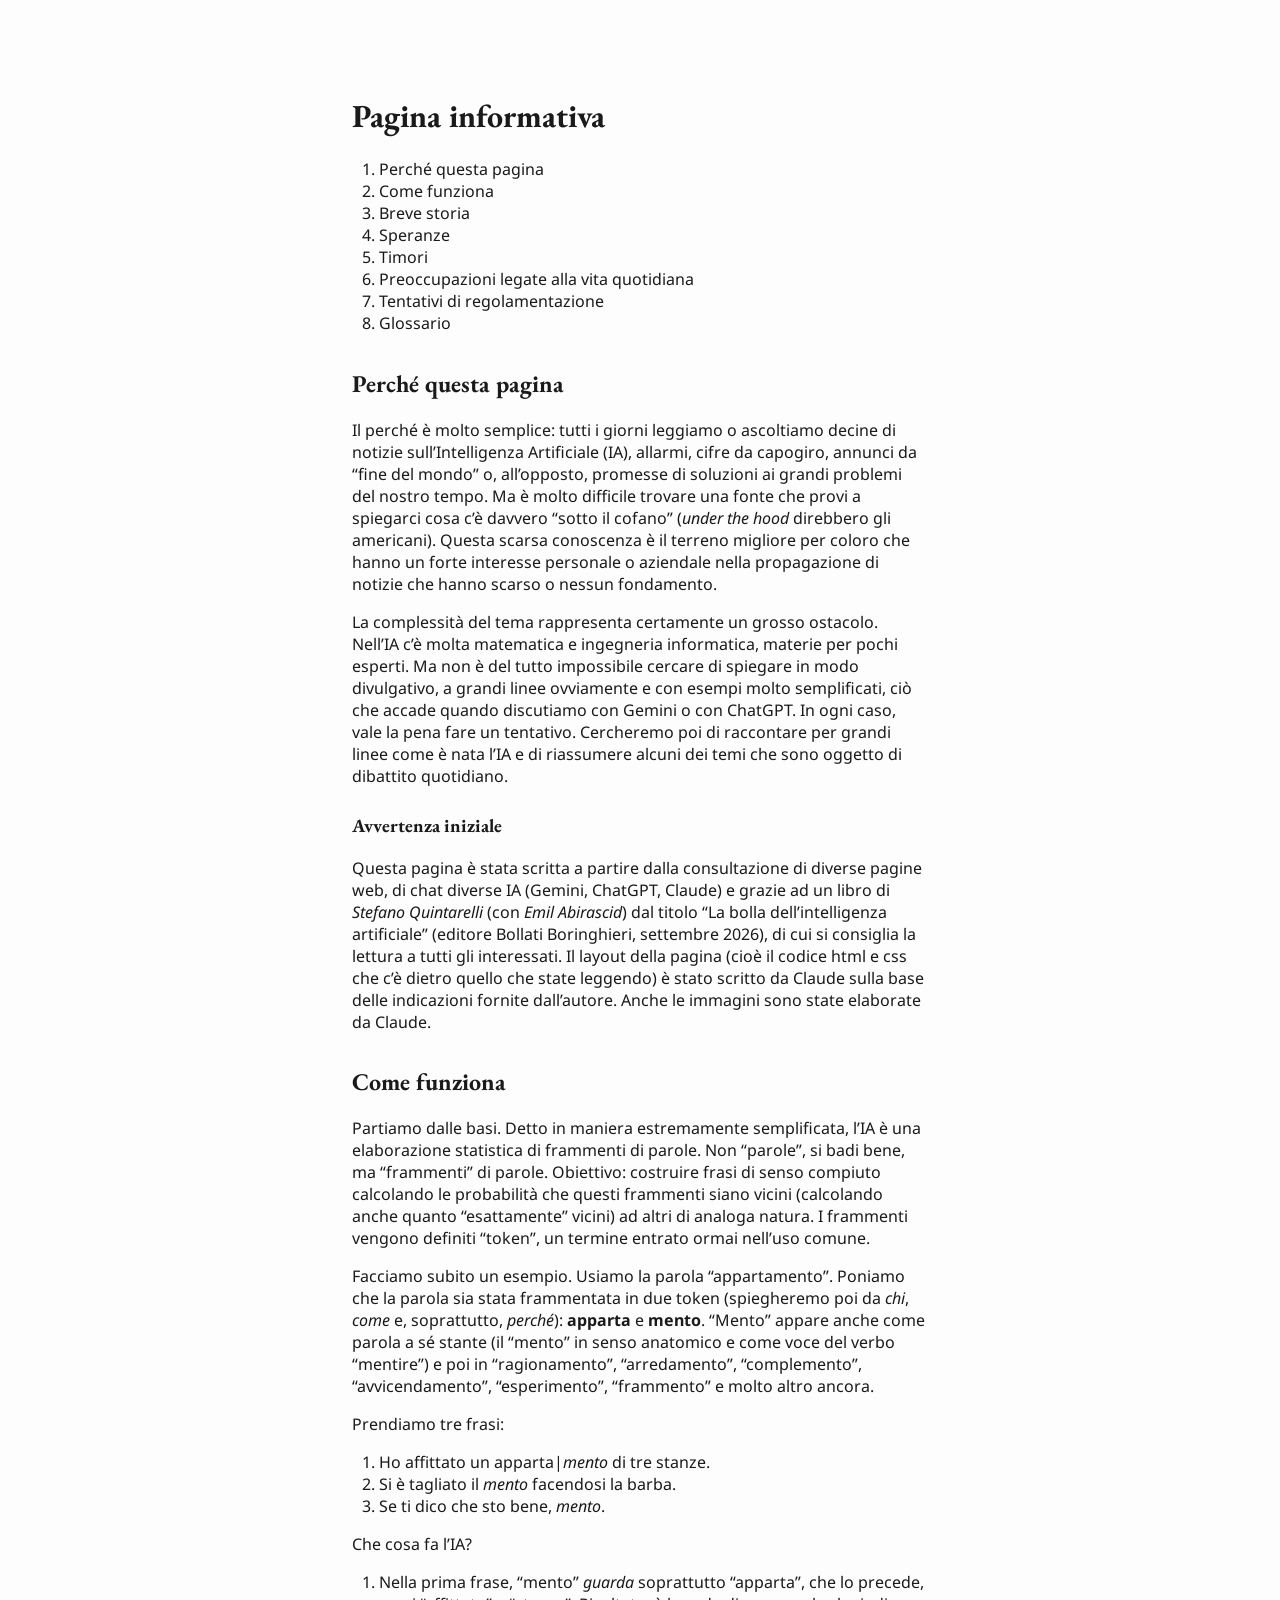
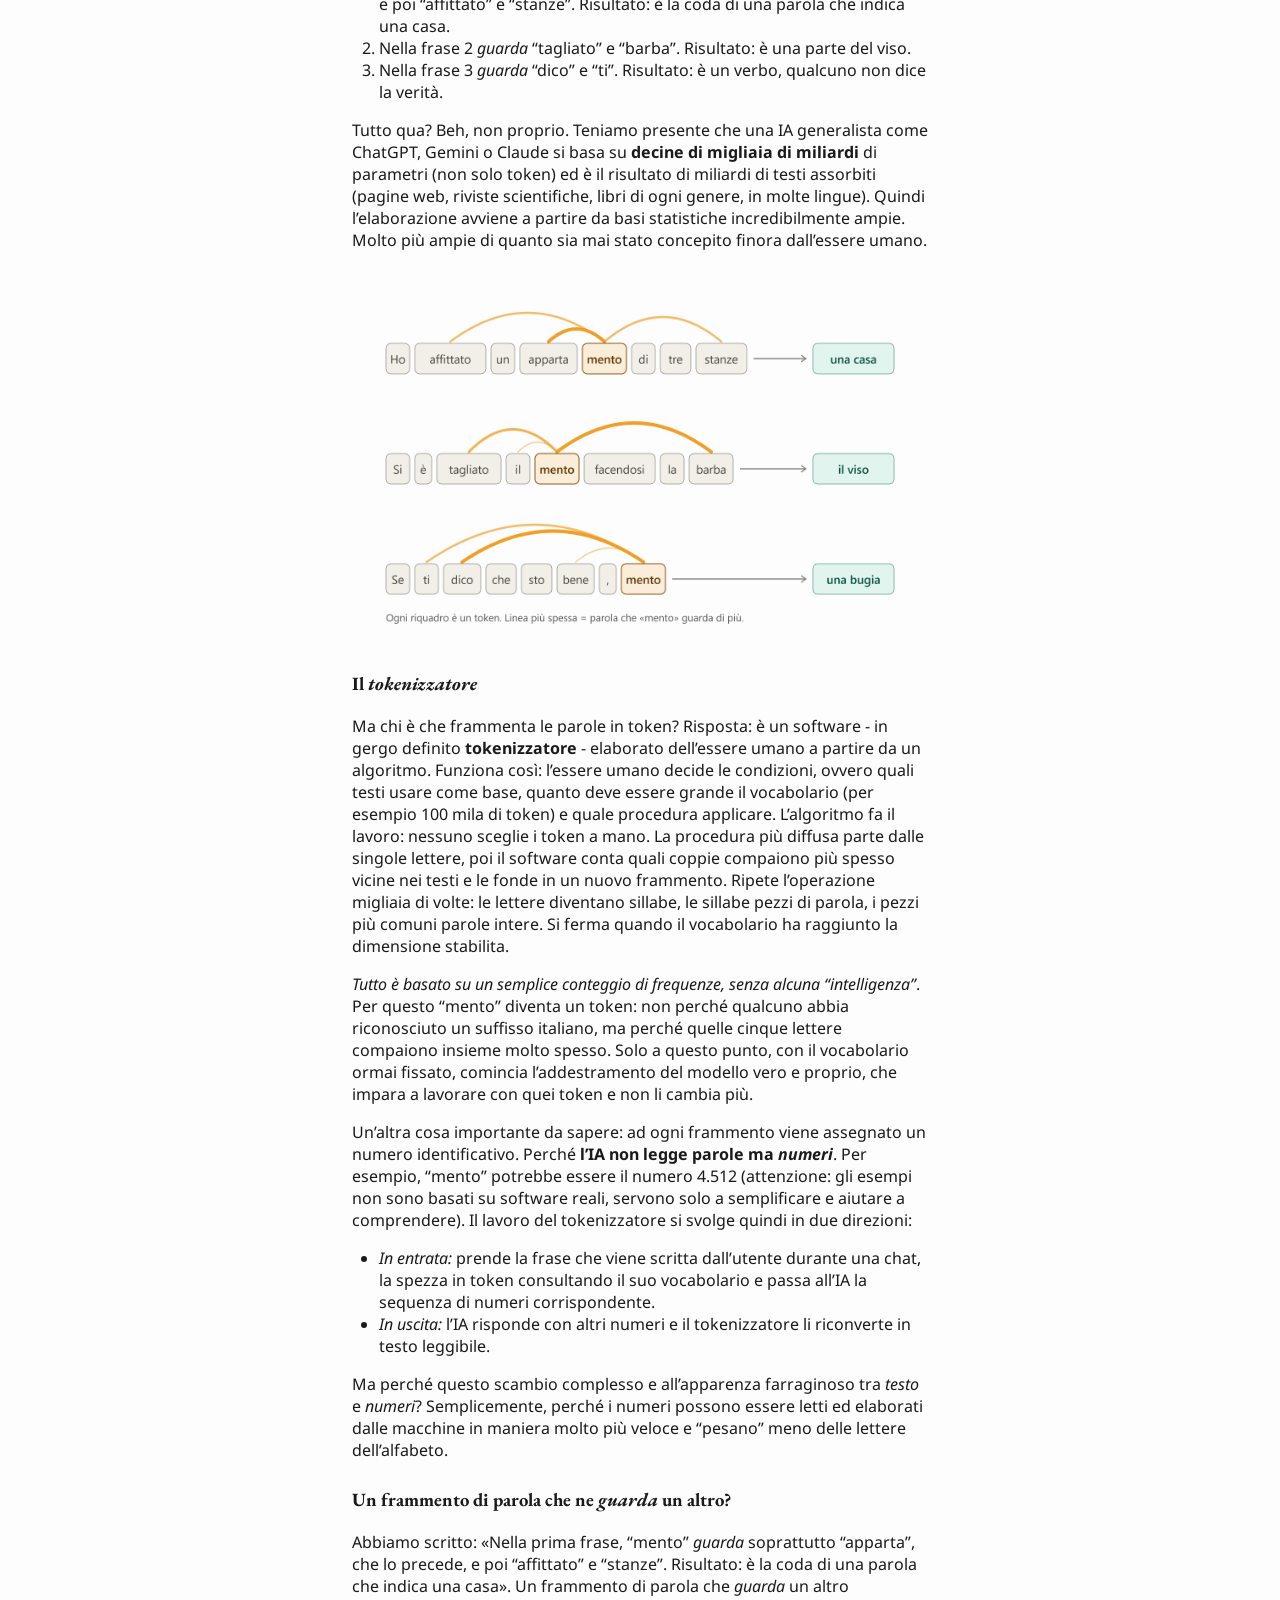
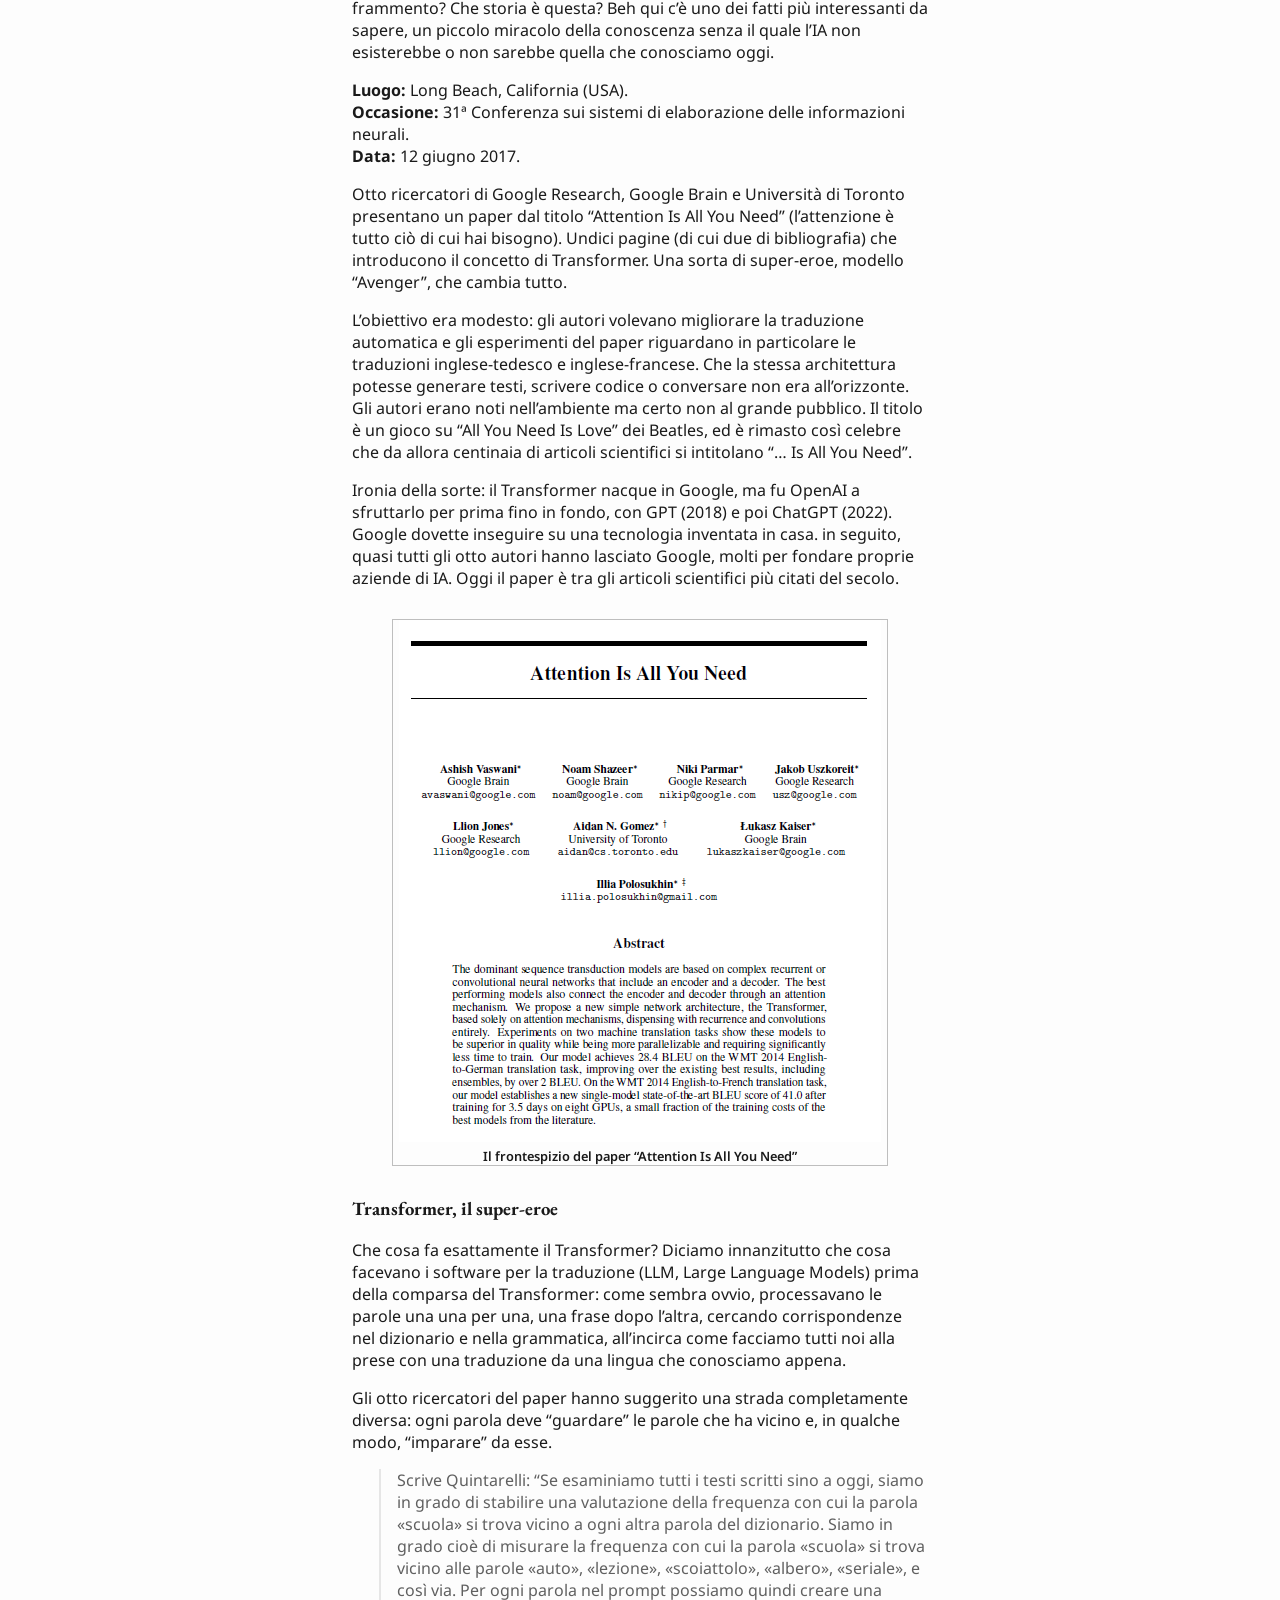
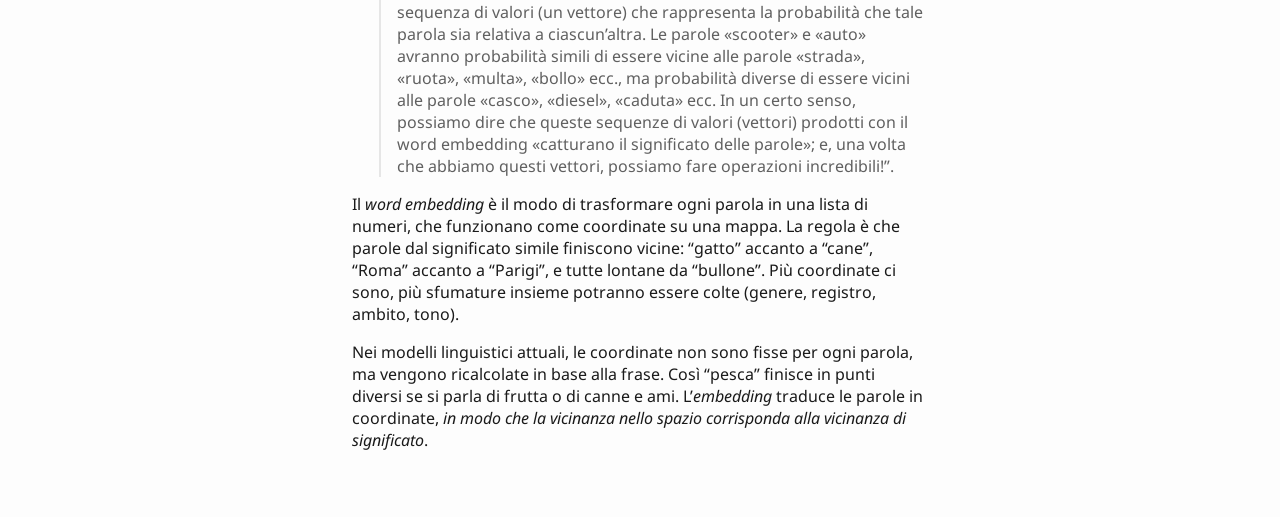
==== index.html @ 099eca22 "Add files via upload" ====
<!DOCTYPE html>
<html xmlns="http://www.w3.org/1999/xhtml">
<head>
  <meta charset="utf-8" />
  <meta name="generator" content="pandoc 3.11" />
  <meta name="viewport" content="width=device-width, initial-scale=1.0, user-scalable=yes" />
  <title>appunti</title>
  <link rel="preconnect" href="https://fonts.googleapis.com">
  <link rel="preconnect" href="https://fonts.gstatic.com" crossorigin>
  <link
    href="https://fonts.googleapis.com/css2?family=EB+Garamond:ital,wght@0,400..800;1,400..800&family=Noto+Sans:ital,wght@0,100..900;1,100..900&display=swap"
    rel="stylesheet">
  <style>
    /* Default styles provided by pandoc.
    ** See https://pandoc.org/MANUAL.html#variables-for-html for config info.
    */
    html {
      color: #1a1a1a;
      background-color: #fdfdfd;
    }

    body {
      font-family: "Noto Sans", sans-serif;
      margin: 0 auto;
      max-width: 36em;
      padding-left: 50px;
      padding-right: 50px;
      padding-top: 50px;
      padding-bottom: 50px;
      hyphens: auto;
      overflow-wrap: break-word;
      text-rendering: optimizeLegibility;
      font-kerning: normal;
    }

    @media (max-width: 600px) {
      body {
        font-size: 0.9em;
        padding: 12px;
      }

      h1 {
        font-size: 1.8em;
      }
    }

    @media print {
      html {
        background-color: white;
      }

      body {
        background-color: transparent;
        color: black;
      }

      p,
      h2,
      h3 {
        orphans: 3;
        widows: 3;
      }

      h2,
      h3,
      h4 {
        page-break-after: avoid;
      }
    }

    p {
      margin: 1em 0;
    }

    a {
      color: #1a1a1a;
    }

    a:visited {
      color: #1a1a1a;
    }

    img {
      max-width: 100%;
    }

    svg {
      height: auto;
      max-width: 100%;
    }

    h1,
    h2,
    h3,
    h4,
    h5,
    h6 {
      font-family: "EB Garamond", serif;
      margin-top: 1.4em;
    }

    h5,
    h6 {
      font-size: 1em;
      font-style: italic;
    }

    h6 {
      font-weight: normal;
    }

    ol,
    ul {
      padding-left: 1.7em;
      margin-top: 1em;
    }

    li>ol,
    li>ul {
      margin-top: 0;
    }

    blockquote {
      margin: 1em 0 1em 1.7em;
      padding-left: 1em;
      border-left: 2px solid #e6e6e6;
      color: #606060;
    }

    code {
      white-space: pre-wrap;
      font-family: Menlo, Monaco, Consolas, 'Lucida Console', monospace;
      font-size: 85%;
      margin: 0;
      hyphens: manual;
    }

    pre {
      margin: 1em 0;
      overflow: auto;
    }

    pre code {
      padding: 0;
      overflow: visible;
      overflow-wrap: normal;
    }

    .sourceCode {
      background-color: transparent;
      overflow: visible;
    }

    hr {
      border: none;
      border-top: 1px solid #1a1a1a;
      height: 1px;
      margin: 1em 0;
    }

    table {
      margin: 1em 0;
      border-collapse: collapse;
      width: 100%;
      overflow-x: auto;
      display: block;
      font-variant-numeric: lining-nums tabular-nums;
    }

    table caption {
      margin-bottom: 0.75em;
    }

    tbody {
      margin-top: 0.5em;
      border-top: 1px solid #1a1a1a;
      border-bottom: 1px solid #1a1a1a;
    }

    th {
      border-top: 1px solid #1a1a1a;
      padding: 0.25em 0.5em 0.25em 0.5em;
    }

    td {
      padding: 0.125em 0.5em 0.25em 0.5em;
    }

    header {
      margin-bottom: 4em;
      text-align: center;
    }

    #TOC li {
      list-style: none;
    }

    #TOC ul {
      padding-left: 1.3em;
    }

    #TOC>ul {
      padding-left: 0;
    }

    #TOC a:not(:hover) {
      text-decoration: none;
    }

    span.smallcaps {
      font-variant: small-caps;
    }

    div.columns {
      display: flex;
      gap: 1.5em;
    }

    div.column {
      flex: auto;
    }

    @media screen {
      div.columns {
        gap: min(4vw, 1.5em);
      }

      div.column {
        overflow-x: auto;
      }
    }

    div.hanging-indent {
      margin-left: 1.5em;
      text-indent: -1.5em;
    }

    /* The extra [class] is a hack that increases specificity enough to
       override a similar rule in reveal.js */
    ul.task-list[class] {
      list-style: none;
    }

    ul.task-list li input[type="checkbox"] {
      font-size: inherit;
      width: 0.8em;
      margin: 0 0.8em 0.2em -1.6em;
      vertical-align: middle;
    }
  </style>
</head>
<body>
  <h1 id="piano">Pagina informativa</h1>
  <ol type="1">
    <li>Perché questa pagina</li>
    <li>Come funziona</li>
    <li>Breve storia</li>
    <li>Speranze</li>
    <li>Timori</li>
    <li>Preoccupazioni legate alla vita quotidiana</li>
    <li>Tentativi di regolamentazione</li>
    <li>Glossario</li>
  </ol>
  <h2 id="perché-questa-pagina">Perché questa pagina</h2>
  <p>Il perché è molto semplice: tutti i giorni leggiamo o ascoltiamo
    decine di notizie sull’Intelligenza Artificiale (IA), allarmi, cifre da
    capogiro, annunci da “fine del mondo” o, all’opposto, promesse di
    soluzioni ai grandi problemi del nostro tempo. Ma è molto difficile
    trovare una fonte che provi a spiegarci cosa c’è davvero “sotto il
    cofano” (<em>under the hood</em> direbbero gli americani). Questa scarsa
    conoscenza è il terreno migliore per coloro che hanno un forte interesse
    personale o aziendale nella propagazione di notizie che hanno scarso o
    nessun fondamento.</p>
  <p>La complessità del tema rappresenta certamente un grosso ostacolo.
    Nell’IA c’è molta matematica e ingegneria informatica, materie per pochi
    esperti. Ma non è del tutto impossibile cercare di spiegare in modo
    divulgativo, a grandi linee ovviamente e con esempi molto semplificati,
    ciò che accade quando discutiamo con Gemini o con ChatGPT. In ogni caso,
    vale la pena fare un tentativo. Cercheremo poi di raccontare per grandi
    linee come è nata l’IA e di riassumere alcuni dei temi che sono oggetto
    di dibattito quotidiano.</p>
  <h3 id="avvertenza-iniziale">Avvertenza iniziale</h3>
  <p>Questa pagina è stata scritta a partire dalla consultazione di
    diverse pagine web, di chat diverse IA (Gemini, ChatGPT, Claude) e
    grazie ad un libro di <em>Stefano Quintarelli</em> (con <em>Emil
      Abirascid</em>) dal titolo “La bolla dell’intelligenza artificiale”
    (editore Bollati Boringhieri, settembre 2026), di cui si consiglia la
    lettura a tutti gli interessati. Il layout della pagina (cioè il codice
    html e css che c’è dietro quello che state leggendo) è stato scritto da
    Claude sulla base delle indicazioni fornite dall’autore. Anche le
    immagini sono state elaborate da Claude.</p>
  <h2 id="come-funziona">Come funziona</h2>
  <p>Partiamo dalle basi. Detto in maniera estremamente semplificata, l’IA
    è una elaborazione statistica di frammenti di parole. Non “parole”, si
    badi bene, ma “frammenti” di parole. Obiettivo: costruire frasi di senso
    compiuto calcolando le probabilità che questi frammenti siano vicini
    (calcolando anche quanto “esattamente” vicini) ad altri di analoga
    natura. I frammenti vengono definiti “token”, un termine entrato ormai
    nell’uso comune.</p>
  <p>Facciamo subito un esempio. Usiamo la parola “appartamento”. Poniamo
    che la parola sia stata frammentata in due token (spiegheremo poi da
    <em>chi</em>, <em>come</em> e, soprattutto, <em>perché</em>):
    <strong>apparta</strong> e <strong>mento</strong>. “Mento” appare anche
    come parola a sé stante (il “mento” in senso anatomico e come voce del
    verbo “mentire”) e poi in “ragionamento”, “arredamento”, “complemento”,
    “avvicendamento”, “esperimento”, “frammento” e molto altro ancora.
  </p>
  <p>Prendiamo tre frasi:</p>
  <ol type="1">
    <li>Ho affittato un apparta|<em>mento</em> di tre stanze.</li>
    <li>Si è tagliato il <em>mento</em> facendosi la barba.</li>
    <li>Se ti dico che sto bene, <em>mento</em>.</li>
  </ol>
  <p>Che cosa fa l’IA?</p>
  <ol type="1">
    <li>Nella prima frase, “mento” <em>guarda</em> soprattutto “apparta”,
      che lo precede, e poi “affittato” e “stanze”. Risultato: è la coda di
      una parola che indica una casa.</li>
    <li>Nella frase 2 <em>guarda</em> “tagliato” e “barba”. Risultato: è una
      parte del viso.</li>
    <li>Nella frase 3 <em>guarda</em> “dico” e “ti”. Risultato: è un verbo,
      qualcuno non dice la verità.</li>
  </ol>
  <p>Tutto qua? Beh, non proprio. Teniamo presente che una IA generalista
    come ChatGPT, Gemini o Claude si basa su <strong>decine di migliaia di
      miliardi</strong> di parametri (non solo token) ed è il risultato di
    miliardi di testi assorbiti (pagine web, riviste scientifiche, libri di
    ogni genere, in molte lingue). Quindi l’elaborazione avviene a partire
    da basi statistiche incredibilmente ampie. Molto più ampie di quanto sia
    mai stato concepito finora dall’essere umano.</p>
  <p><img src="img/attenzione_token_mento_tre_frasi.png" /></p>
  <h3 id="il-tokenizzatore">Il <em>tokenizzatore</em></h3>
  <p>Ma chi è che frammenta le parole in token? Risposta: è un software -
    in gergo definito <strong>tokenizzatore</strong> - elaborato dell’essere
    umano a partire da un algoritmo. Funziona così: l’essere umano decide le
    condizioni, ovvero quali testi usare come base, quanto deve essere
    grande il vocabolario (per esempio 100 mila di token) e quale procedura
    applicare. L’algoritmo fa il lavoro: nessuno sceglie i token a mano. La
    procedura più diffusa parte dalle singole lettere, poi il software conta
    quali coppie compaiono più spesso vicine nei testi e le fonde in un
    nuovo frammento. Ripete l’operazione migliaia di volte: le lettere
    diventano sillabe, le sillabe pezzi di parola, i pezzi più comuni parole
    intere. Si ferma quando il vocabolario ha raggiunto la dimensione
    stabilita.</p>
  <p><em>Tutto è basato su un semplice conteggio di frequenze, senza
      alcuna “intelligenza”</em>. Per questo “mento” diventa un token: non
    perché qualcuno abbia riconosciuto un suffisso italiano, ma perché
    quelle cinque lettere compaiono insieme molto spesso. Solo a questo
    punto, con il vocabolario ormai fissato, comincia l’addestramento del
    modello vero e proprio, che impara a lavorare con quei token e non li
    cambia più.</p>
  <p>Un’altra cosa importante da sapere: ad ogni frammento viene assegnato
    un numero identificativo. Perché <strong>l’IA non legge parole ma
      <em>numeri</em></strong>. Per esempio, “mento” potrebbe essere il numero
    4.512 (attenzione: gli esempi non sono basati su software reali, servono
    solo a semplificare e aiutare a comprendere). Il lavoro del
    tokenizzatore si svolge quindi in due direzioni:</p>
  <ul>
    <li><em>In entrata:</em> prende la frase che viene scritta dall’utente
      durante una chat, la spezza in token consultando il suo vocabolario e
      passa all’IA la sequenza di numeri corrispondente.</li>
    <li><em>In uscita:</em> l’IA risponde con altri numeri e il
      tokenizzatore li riconverte in testo leggibile.</li>
  </ul>
  <p>Ma perché questo scambio complesso e all’apparenza farraginoso tra
    <em>testo</em> e <em>numeri</em>? Semplicemente, perché i numeri possono
    essere letti ed elaborati dalle macchine in maniera molto più veloce e
    “pesano” meno delle lettere dell’alfabeto.
  </p>
  <h3 id="un-frammento-di-parola-che-ne-guarda-un-altro">Un frammento di
    parola che ne <em>guarda</em> un altro?</h3>
  <p>Abbiamo scritto: «Nella prima frase, “mento” <em>guarda</em>
    soprattutto “apparta”, che lo precede, e poi “affittato” e “stanze”.
    Risultato: è la coda di una parola che indica una casa». Un frammento di
    parola che <em>guarda</em> un altro frammento? Che storia è questa? Beh
    qui c’è uno dei fatti più interessanti da sapere, un piccolo miracolo
    della conoscenza senza il quale l’IA non esisterebbe o non sarebbe
    quella che conosciamo oggi.</p>

  <p><strong>Luogo:</strong> Long Beach, California (USA). <br>
    <strong>Occasione:</strong> 31ª Conferenza sui sistemi di elaborazione
    delle informazioni neurali. <br>
    <strong>Data:</strong> 12 giugno 2017.
  </p>
  <p>Otto ricercatori di Google Research, Google Brain e Università di
    Toronto presentano un paper dal titolo “Attention Is All You Need”
    (l’attenzione è tutto ciò di cui hai bisogno). Undici pagine (di cui due
    di bibliografia) che introducono il concetto di Transformer. Una sorta
    di super-eroe, modello “Avenger”, che cambia tutto.</p>
  <p>L’obiettivo era modesto: gli autori volevano migliorare la traduzione
    automatica e gli esperimenti del paper riguardano in particolare le
    traduzioni inglese-tedesco e inglese-francese. Che la stessa
    architettura potesse generare testi, scrivere codice o conversare non
    era all’orizzonte. Gli autori erano noti nell’ambiente ma certo non al
    grande pubblico. Il titolo è un gioco su “All You Need Is Love” dei
    Beatles, ed è rimasto così celebre che da allora centinaia di articoli
    scientifici si intitolano “… Is All You Need”.</p>
  <p>Ironia della sorte: il Transformer nacque in Google, ma fu OpenAI a
    sfruttarlo per prima fino in fondo, con GPT (2018) e poi ChatGPT (2022).
    Google dovette inseguire su una tecnologia inventata in casa. in
    seguito, quasi tutti gli otto autori hanno lasciato Google, molti per
    fondare proprie aziende di IA. Oggi il paper è tra gli articoli
    scientifici più citati del secolo. </p>
  <figure style="border: 1px solid #bebebe; margin-top: 30px; margin-bottom: 30px; text-align: center;">
    <img src="img/attention_is_all_you_need.png" alt="Il frontespizio del paper “Attention Is All You Need”"  />
    <figcaption aria-hidden="true" style="font-size: 80%; font-weight: 600;">Il frontespizio del paper “Attention Is
      All You Need”</figcaption>
  </figure>
  <h3 id="transformer-il-super-eroe">Transformer, il super-eroe</h3>
  <p>Che cosa fa esattamente il Transformer? Diciamo innanzitutto che cosa
    facevano i software per la traduzione (LLM, Large Language Models) prima
    della comparsa del Transformer: come sembra ovvio, processavano le
    parole una una per una, una frase dopo l’altra, cercando corrispondenze
    nel dizionario e nella grammatica, all’incirca come facciamo tutti noi
    alla prese con una traduzione da una lingua che conosciamo appena.</p>
  <p>Gli otto ricercatori del paper hanno suggerito una strada
    completamente diversa: ogni parola deve “guardare” le parole che ha
    vicino e, in qualche modo, “imparare” da esse.</p>
  <blockquote>
    <p>Scrive Quintarelli: “Se esaminiamo tutti i testi scritti sino a oggi,
      siamo in grado di stabilire una valutazione della frequenza con cui la
      parola «scuola» si trova vicino a ogni altra parola del dizionario.
      Siamo in grado cioè di misurare la frequenza con cui la parola «scuola»
      si trova vicino alle parole «auto», «lezione», «scoiattolo», «albero»,
      «seriale», e così via. Per ogni parola nel prompt possiamo quindi creare
      una sequenza di valori (un vettore) che rappresenta la probabilità che
      tale parola sia relativa a ciascun’altra. Le parole «scooter» e «auto»
      avranno probabilità simili di essere vicine alle parole «strada»,
      «ruota», «multa», «bollo» ecc., ma probabilità diverse di essere vicini
      alle parole «casco», «diesel», «caduta» ecc. In un certo senso, possiamo
      dire che queste sequenze di valori (vettori) prodotti con il word
      embedding «catturano il significato delle parole»; e, una volta che
      abbiamo questi vettori, possiamo fare operazioni incredibili!”.</p>
  </blockquote>
  <p>Il <em>word embedding</em> è il modo di trasformare ogni parola in
    una lista di numeri, che funzionano come coordinate su una mappa. La
    regola è che parole dal significato simile finiscono vicine: “gatto”
    accanto a “cane”, “Roma” accanto a “Parigi”, e tutte lontane da
    “bullone”. Più coordinate ci sono, più sfumature insieme potranno essere
    colte (genere, registro, ambito, tono).</p>
  <p>Nei modelli linguistici attuali, le coordinate non sono fisse per
    ogni parola, ma vengono ricalcolate in base alla frase. Così “pesca”
    finisce in punti diversi se si parla di frutta o di canne e ami.
    L’<em>embedding</em> traduce le parole in coordinate, <em>in modo che la
      vicinanza nello spazio corrisponda alla vicinanza di
      significato</em>.</p>
</body>
</html>
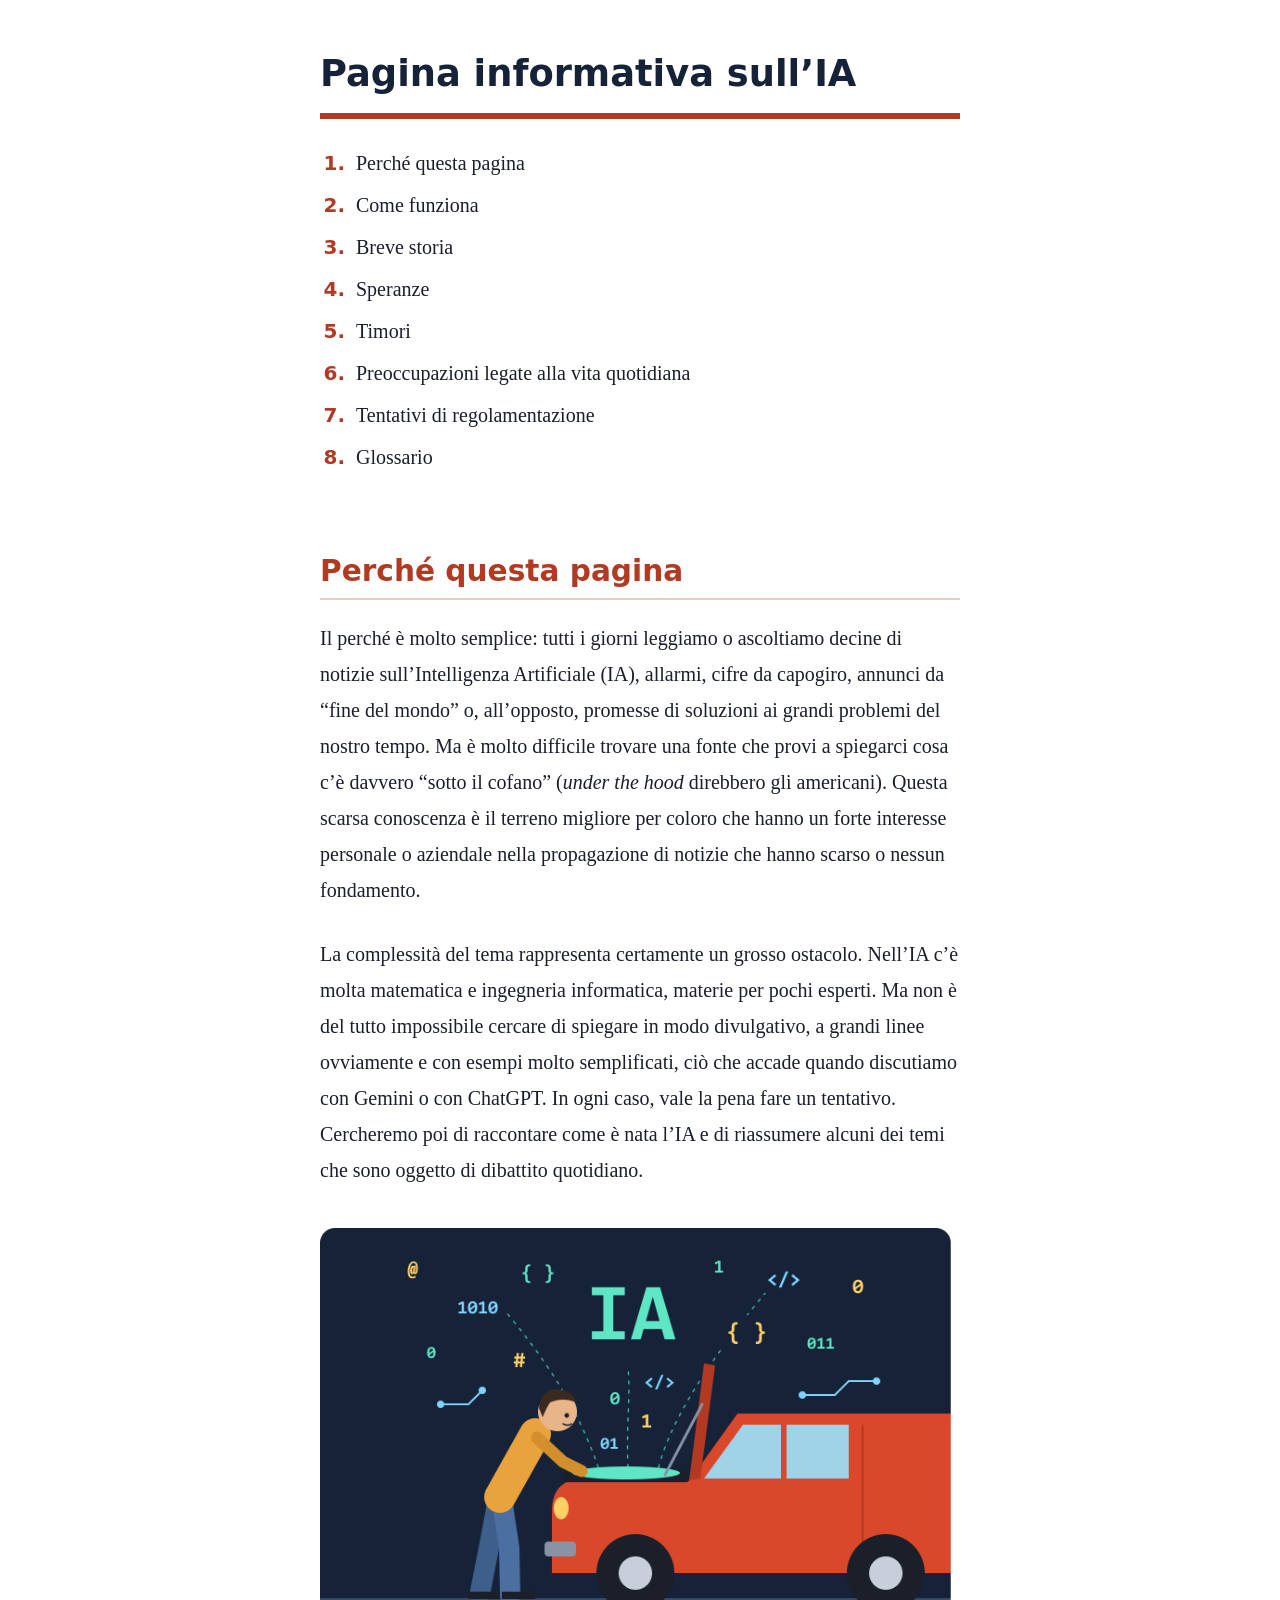
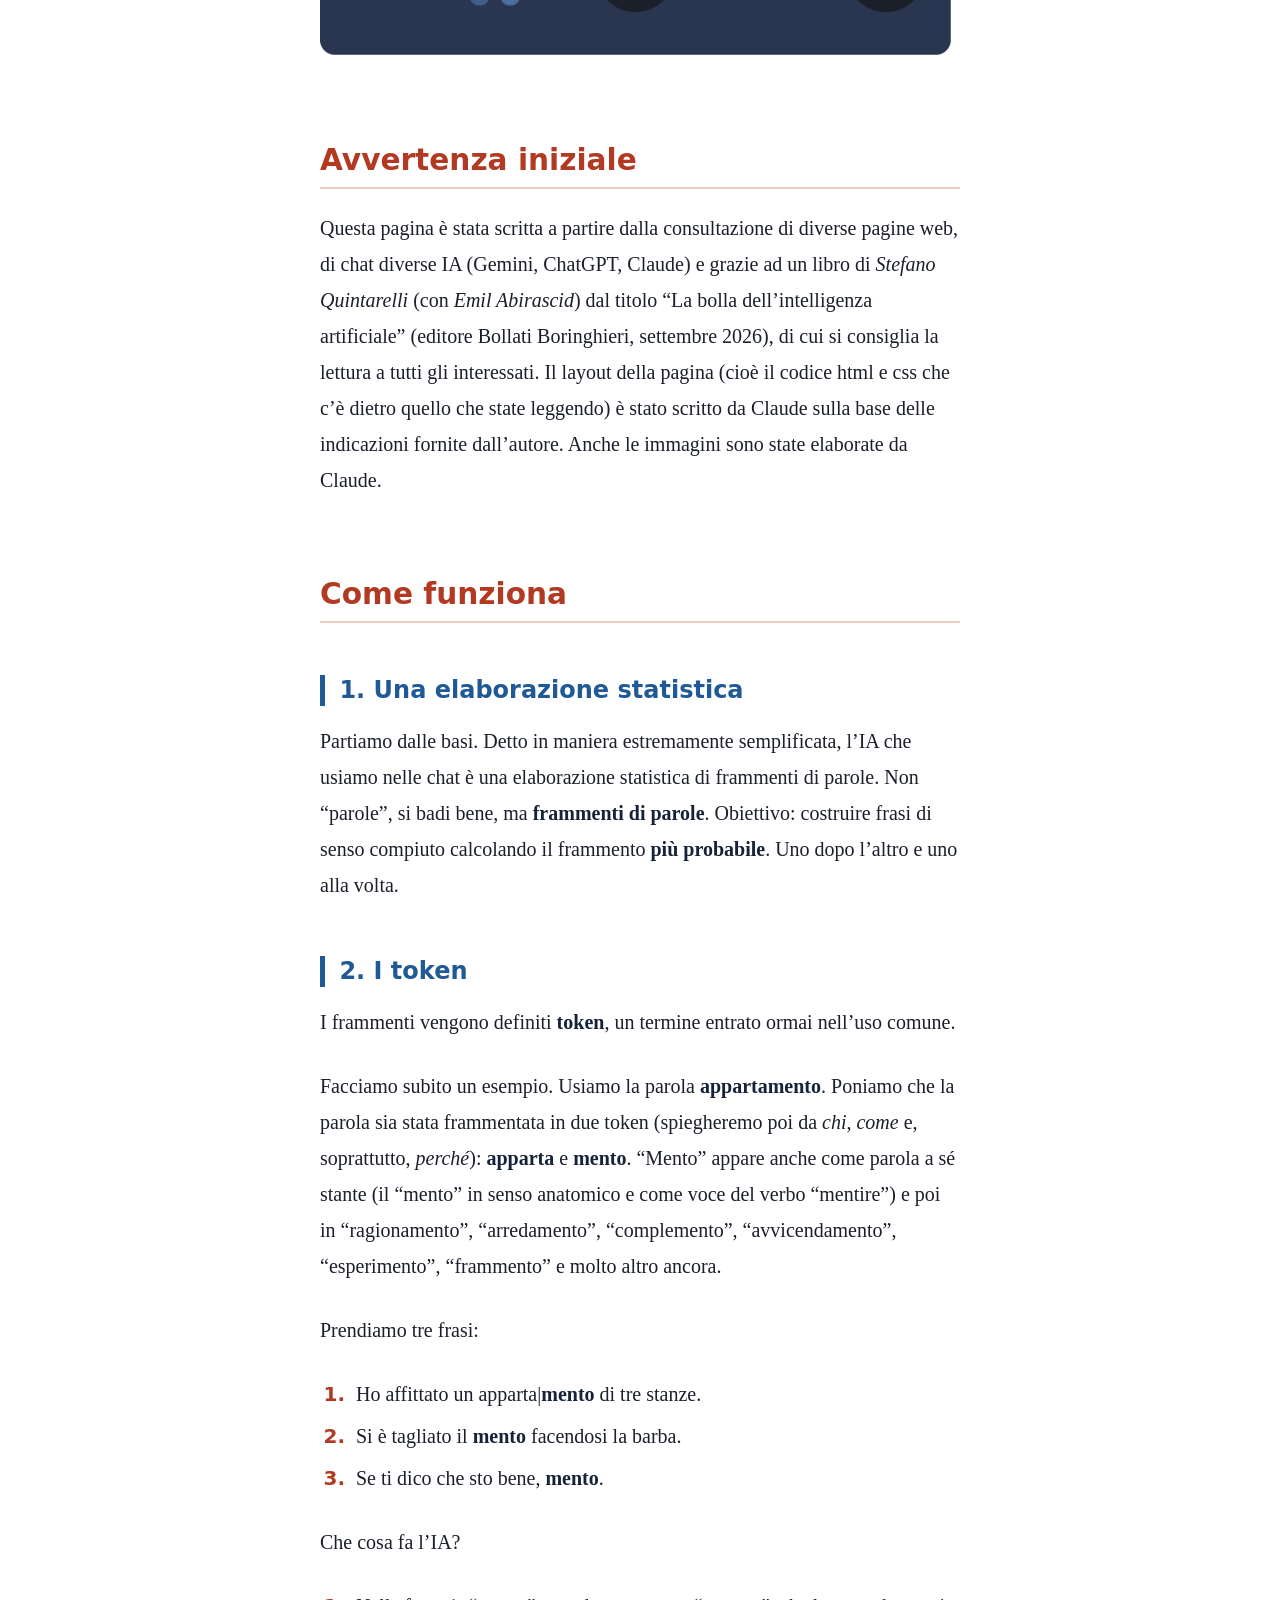
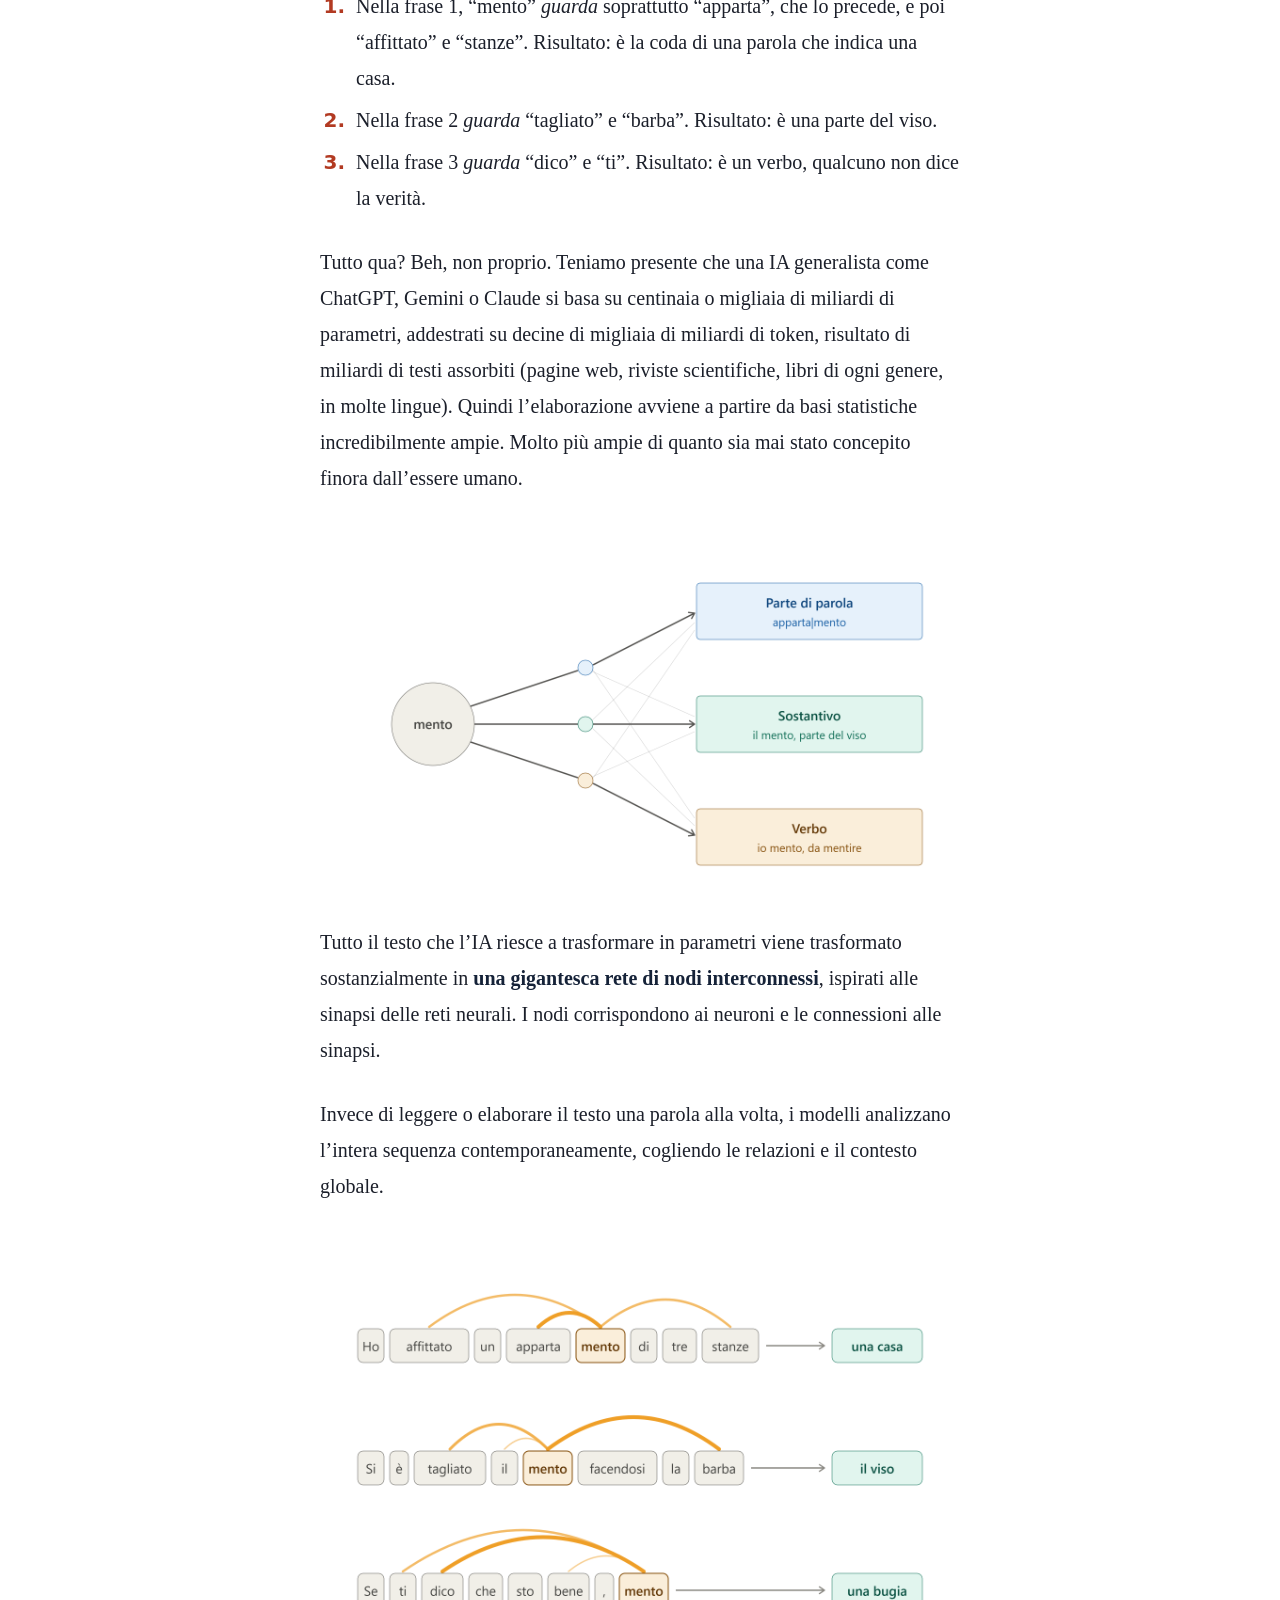
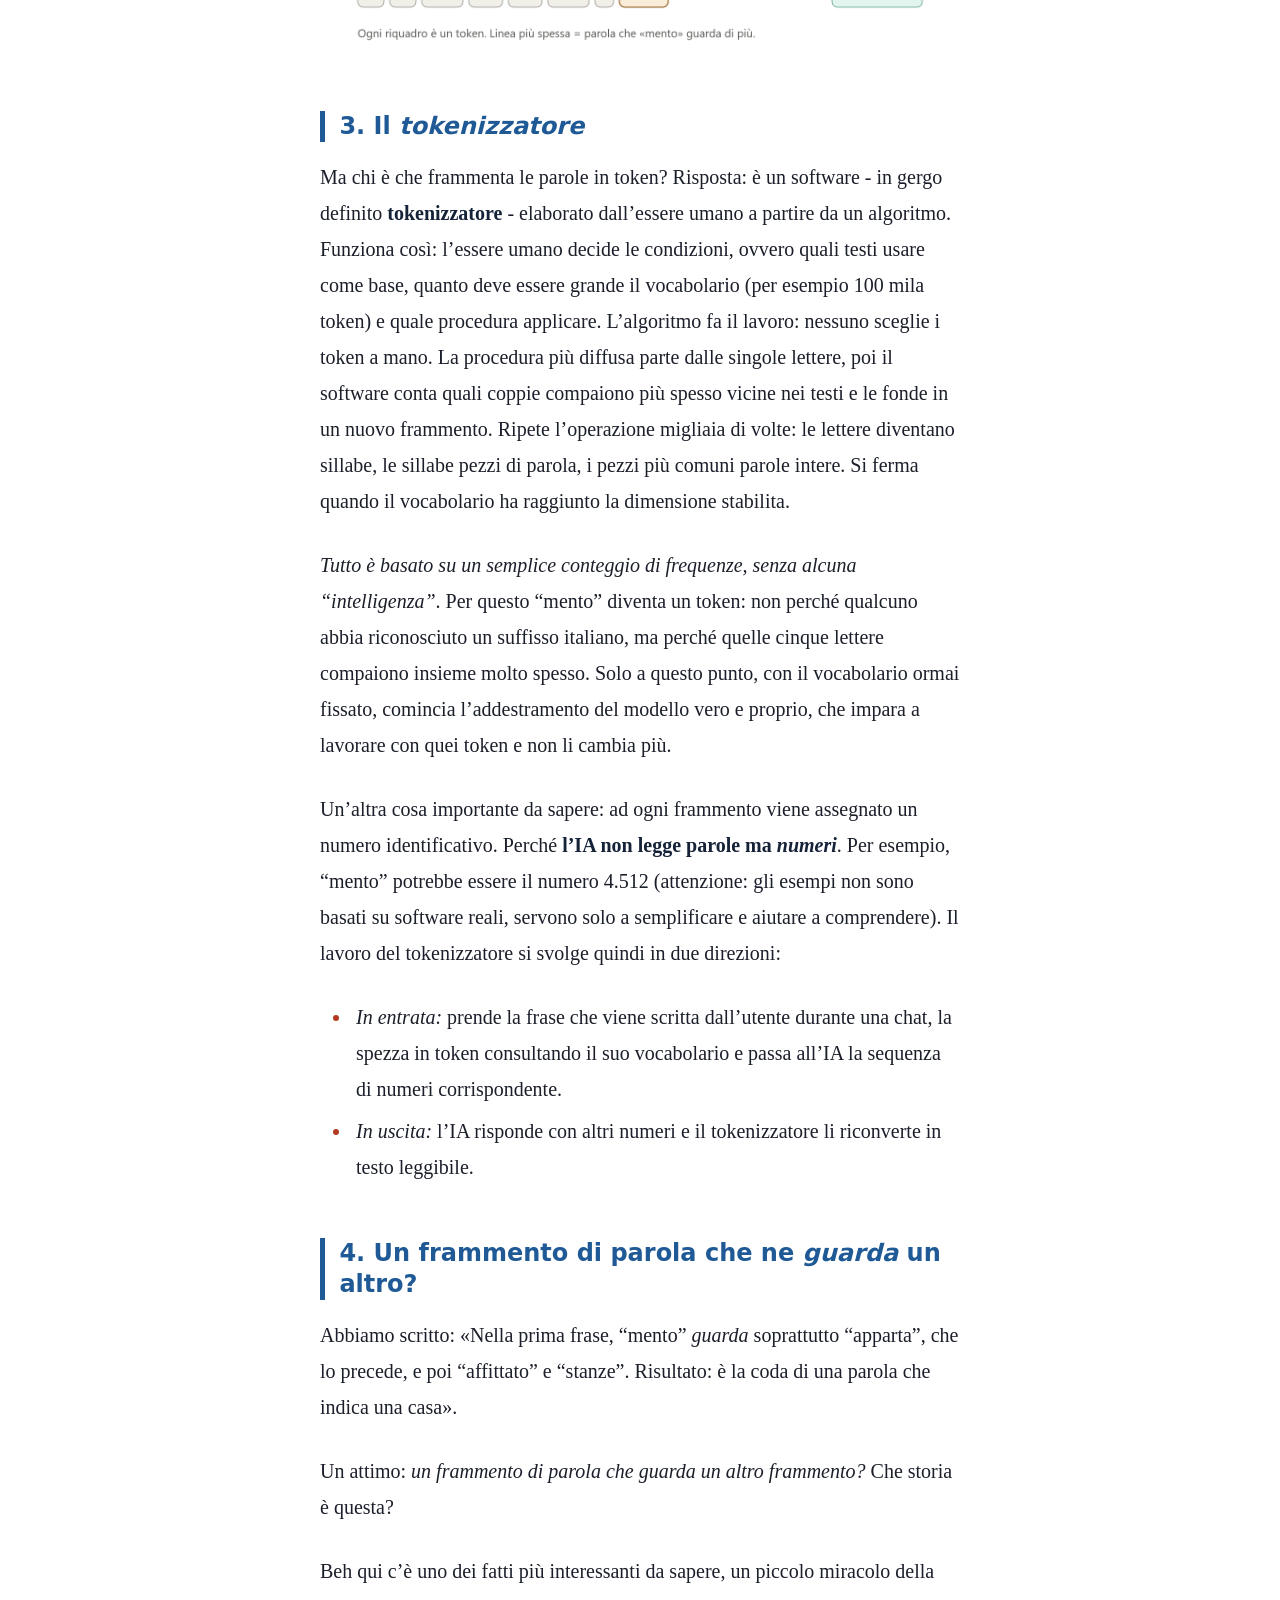
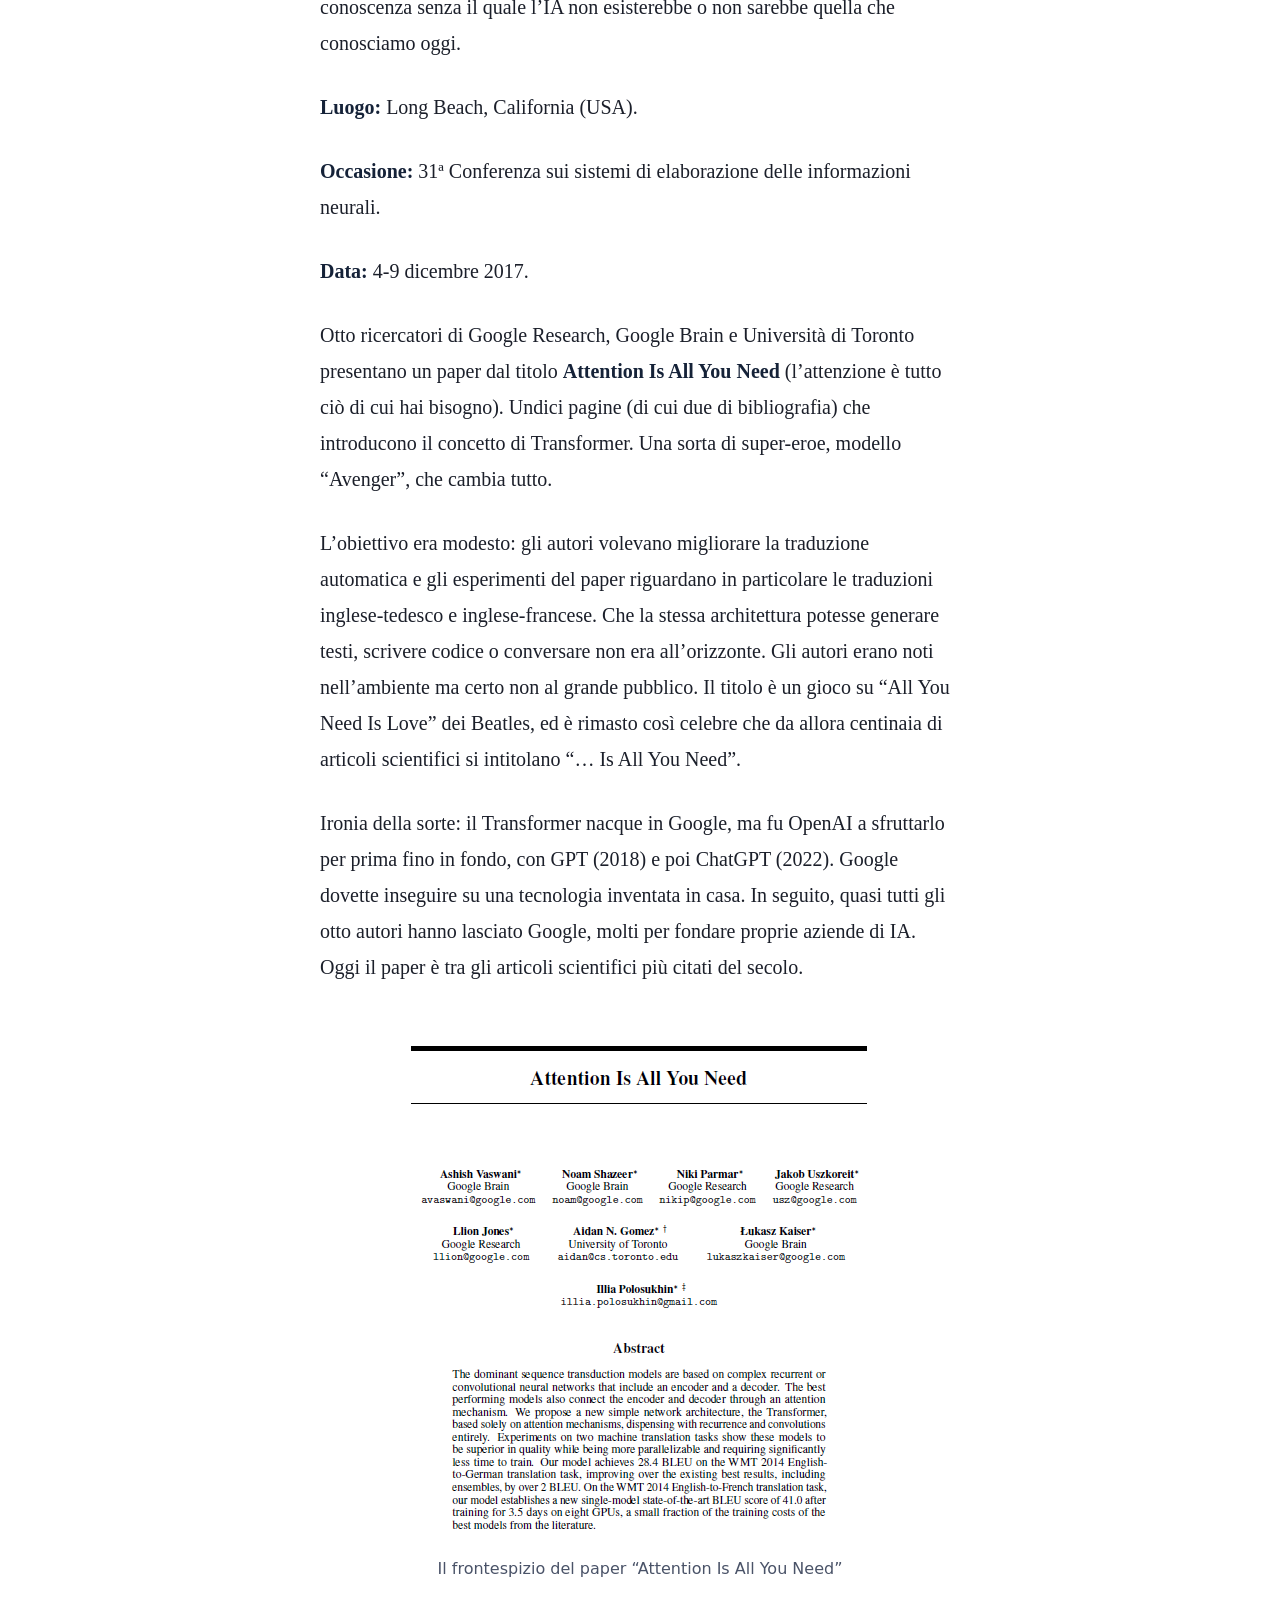
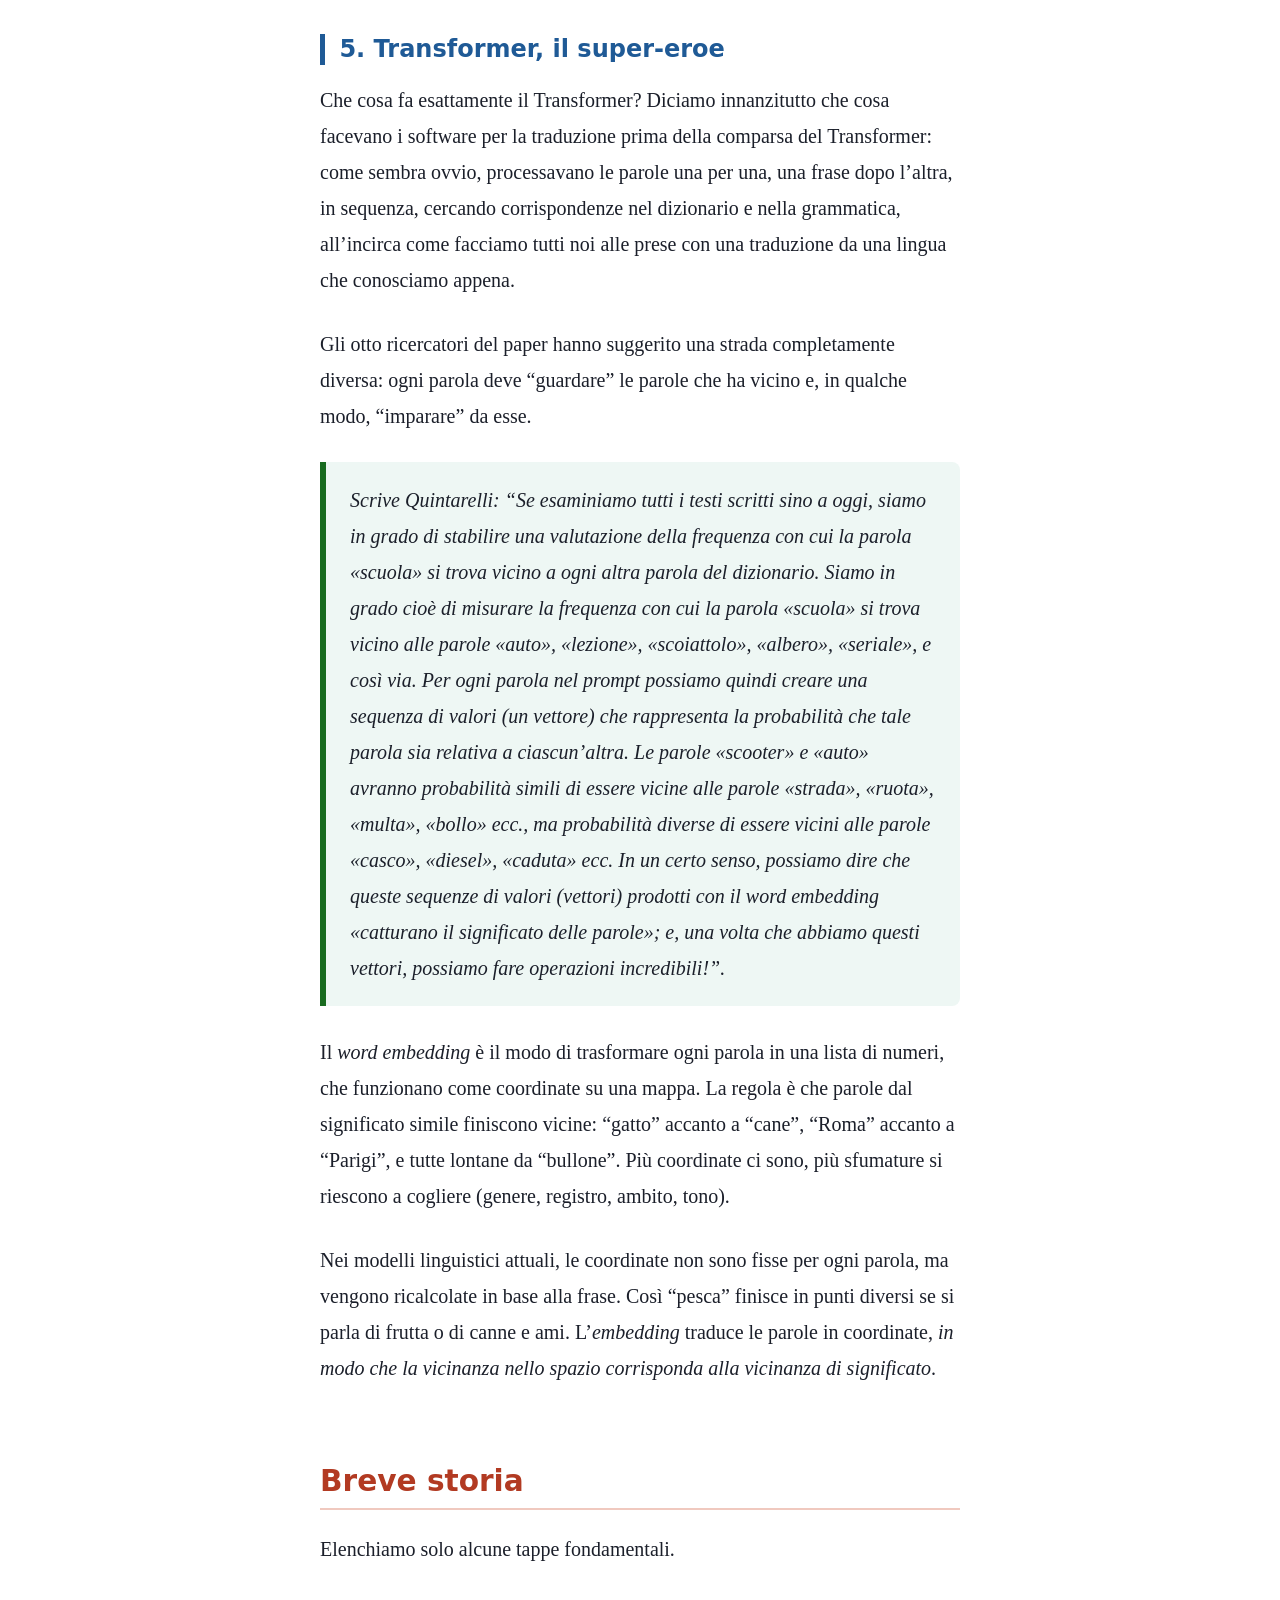
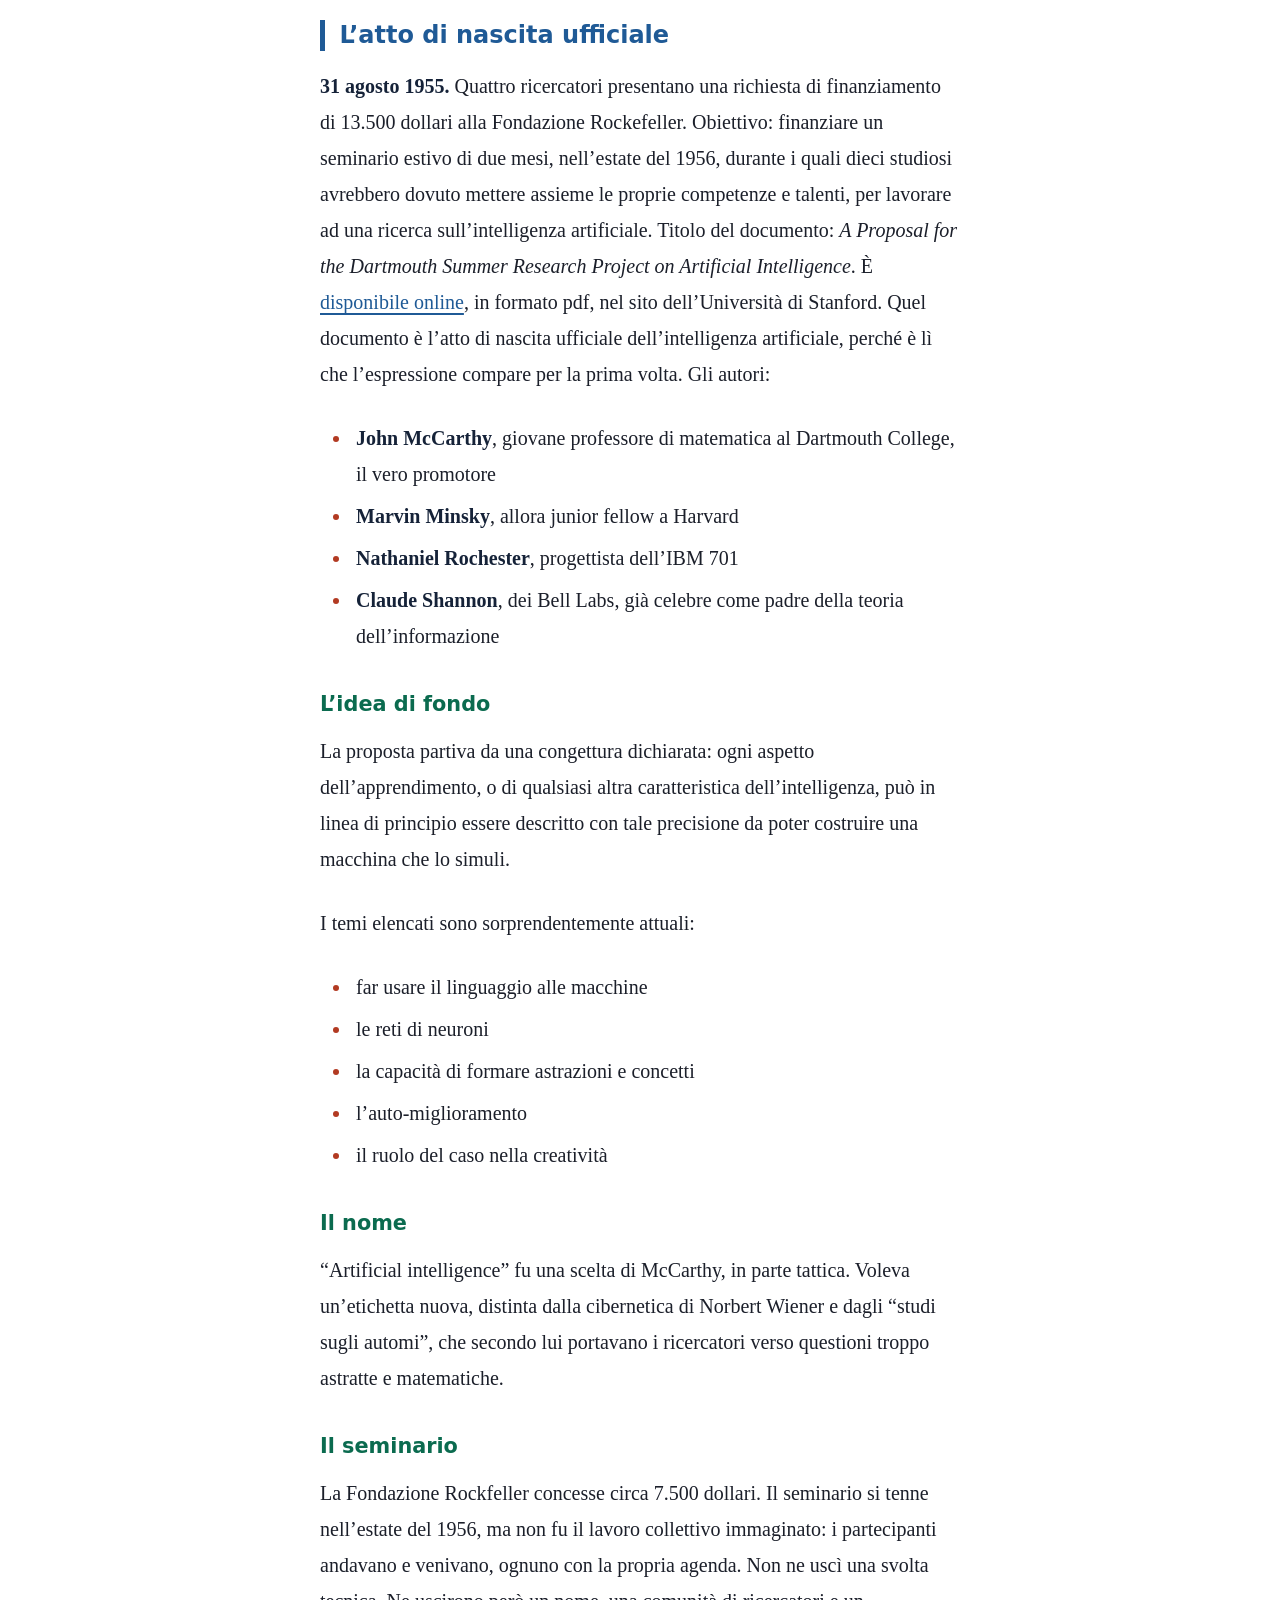
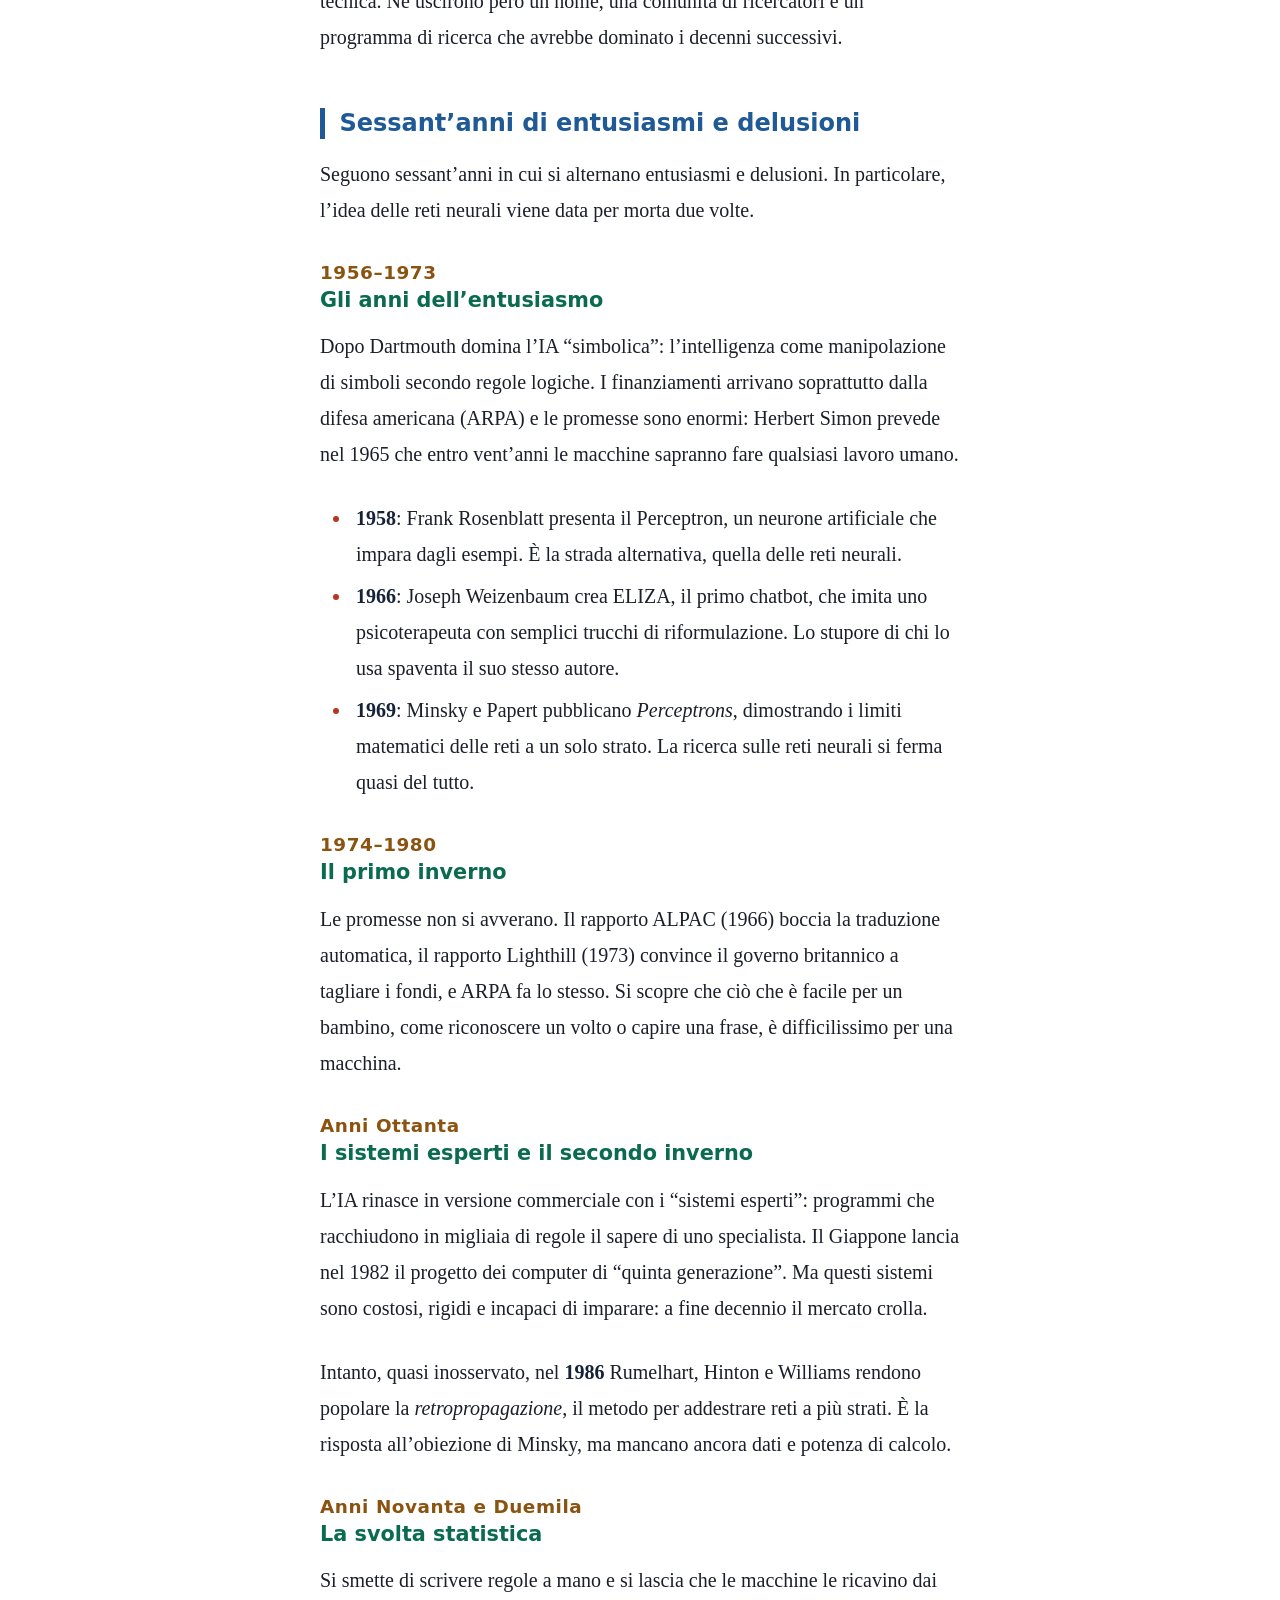
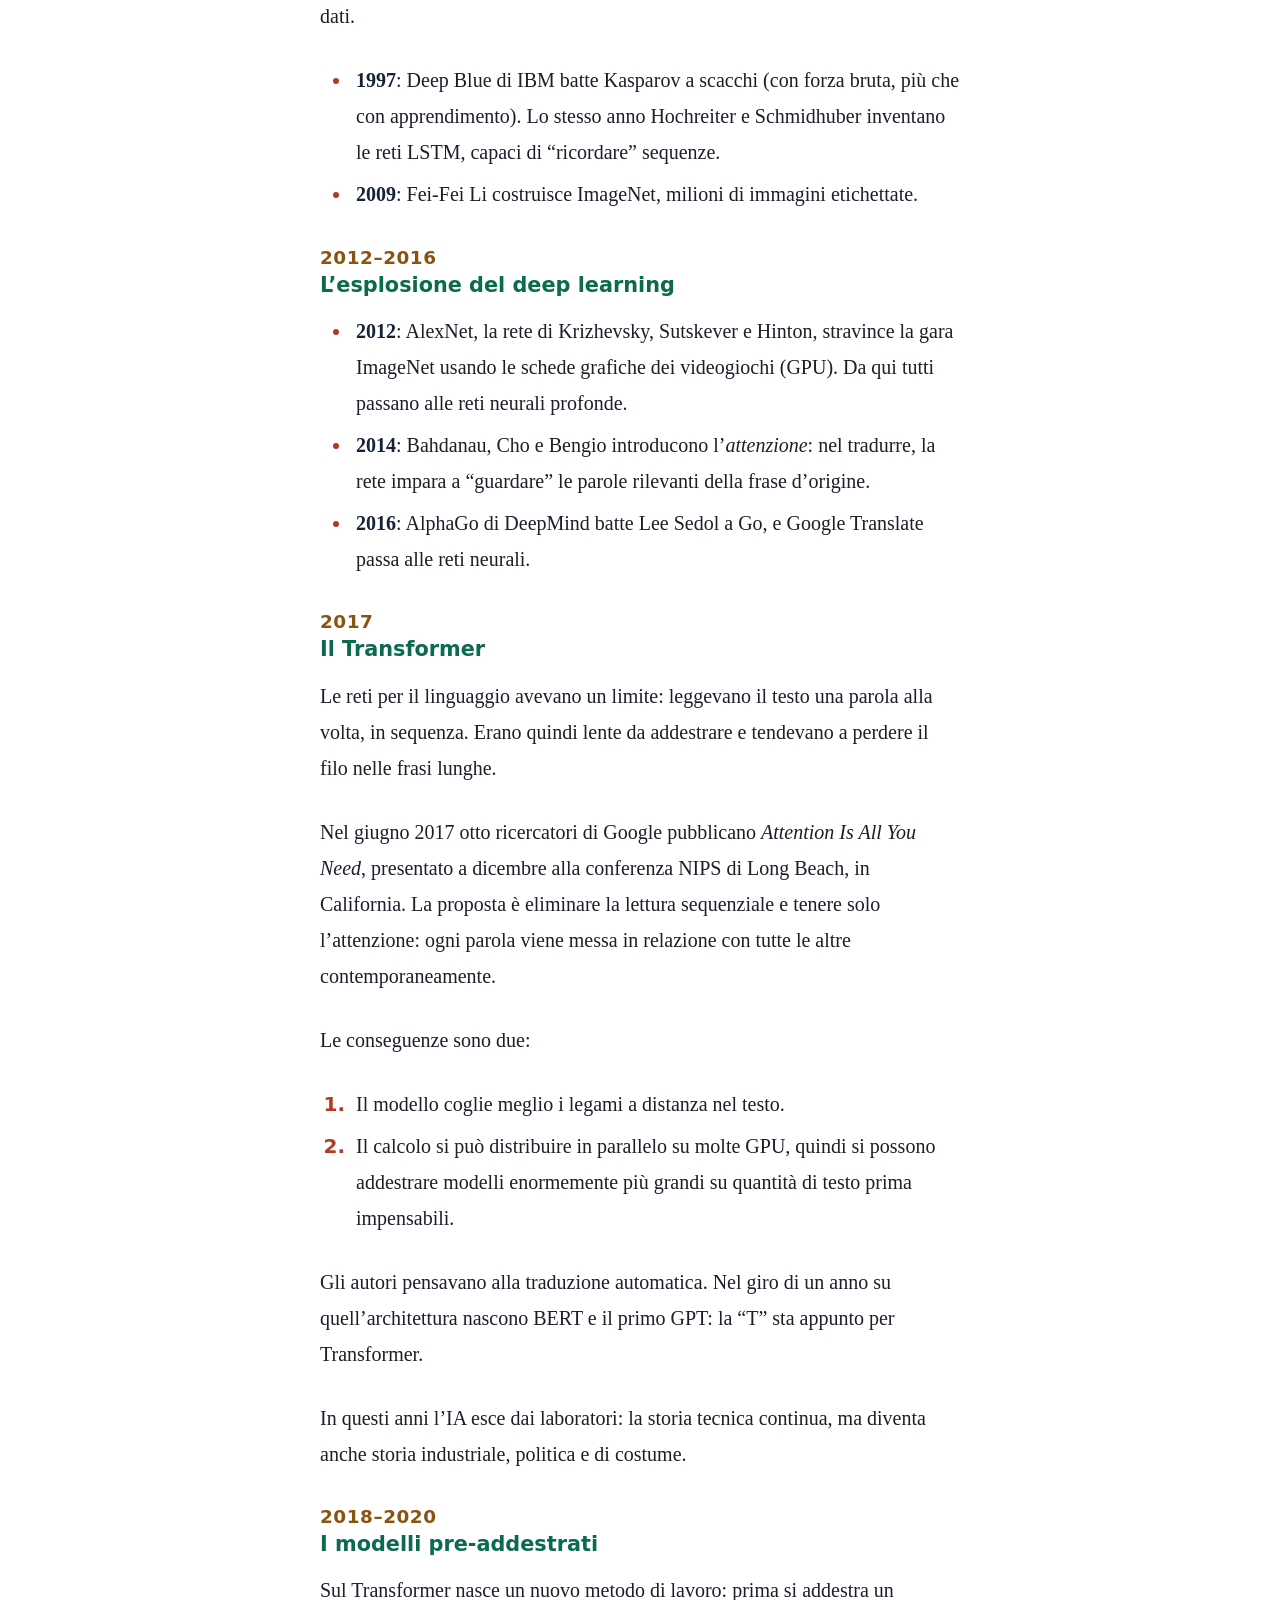
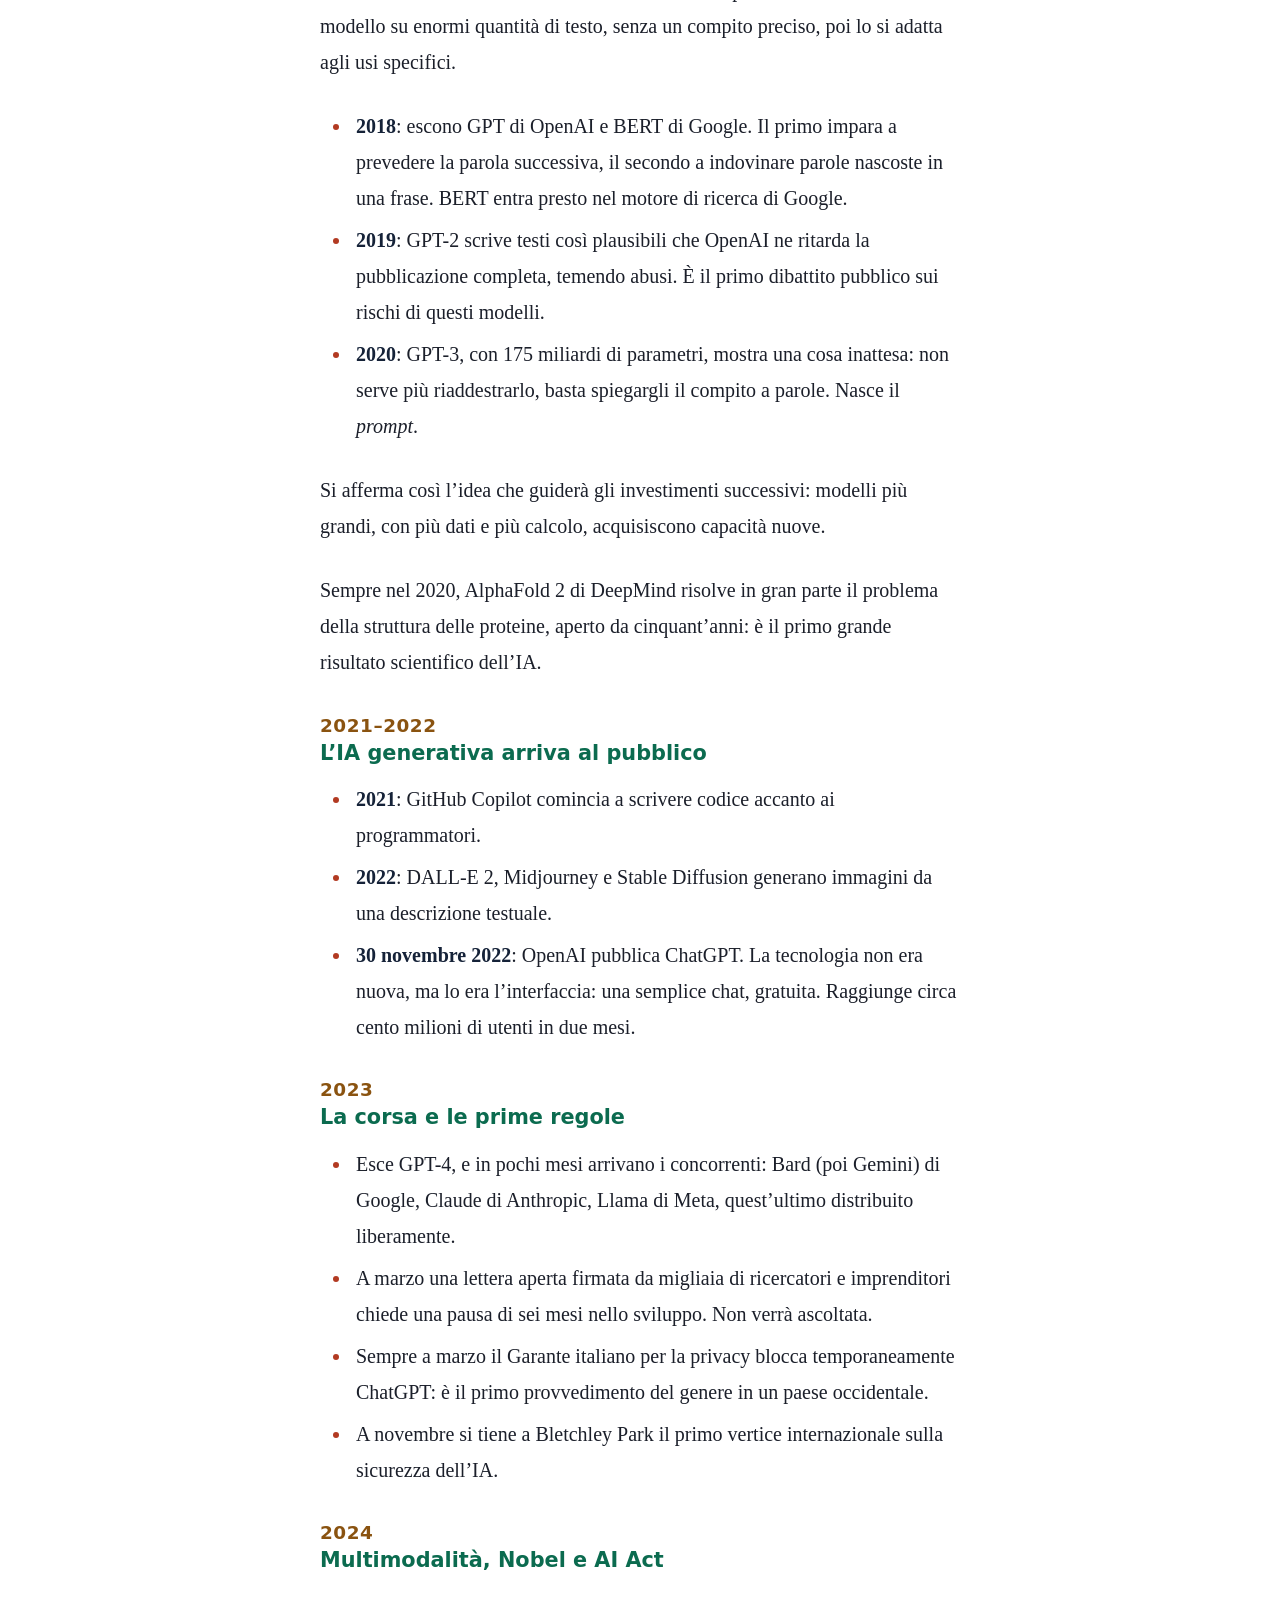
==== commit f2db423e: "Aggiorna la pagina con le versioni locali più recenti Aggiunge index.md (sorgente), stile.css e le n" ====
--- a/index.html
+++ b/index.html
@@ -1,246 +1,25 @@
 <!DOCTYPE html>
-<html xmlns="http://www.w3.org/1999/xhtml">
+<html xmlns="http://www.w3.org/1999/xhtml" lang="it" xml:lang="it">
 <head>
   <meta charset="utf-8" />
   <meta name="generator" content="pandoc 3.11" />
   <meta name="viewport" content="width=device-width, initial-scale=1.0, user-scalable=yes" />
-  <title>appunti</title>
-  <link rel="preconnect" href="https://fonts.googleapis.com">
-  <link rel="preconnect" href="https://fonts.gstatic.com" crossorigin>
-  <link
-    href="https://fonts.googleapis.com/css2?family=EB+Garamond:ital,wght@0,400..800;1,400..800&family=Noto+Sans:ital,wght@0,100..900;1,100..900&display=swap"
-    rel="stylesheet">
+  <title>Pagina informativa sull'IA</title>
   <style>
     /* Default styles provided by pandoc.
     ** See https://pandoc.org/MANUAL.html#variables-for-html for config info.
     */
-    html {
-      color: #1a1a1a;
-      background-color: #fdfdfd;
+    span.smallcaps{font-variant: small-caps;}
+    div.columns{display: flex; gap: 1.5em;}
+    div.column{flex: auto;}
+    @media screen {
+    div.columns{gap: min(4vw, 1.5em);}
+    div.column{overflow-x: auto;}
     }
-
-    body {
-      font-family: "Noto Sans", sans-serif;
-      margin: 0 auto;
-      max-width: 36em;
-      padding-left: 50px;
-      padding-right: 50px;
-      padding-top: 50px;
-      padding-bottom: 50px;
-      hyphens: auto;
-      overflow-wrap: break-word;
-      text-rendering: optimizeLegibility;
-      font-kerning: normal;
-    }
-
-    @media (max-width: 600px) {
-      body {
-        font-size: 0.9em;
-        padding: 12px;
-      }
-
-      h1 {
-        font-size: 1.8em;
-      }
-    }
-
-    @media print {
-      html {
-        background-color: white;
-      }
-
-      body {
-        background-color: transparent;
-        color: black;
-      }
-
-      p,
-      h2,
-      h3 {
-        orphans: 3;
-        widows: 3;
-      }
-
-      h2,
-      h3,
-      h4 {
-        page-break-after: avoid;
-      }
-    }
-
-    p {
-      margin: 1em 0;
-    }
-
-    a {
-      color: #1a1a1a;
-    }
-
-    a:visited {
-      color: #1a1a1a;
-    }
-
-    img {
-      max-width: 100%;
-    }
-
-    svg {
-      height: auto;
-      max-width: 100%;
-    }
-
-    h1,
-    h2,
-    h3,
-    h4,
-    h5,
-    h6 {
-      font-family: "EB Garamond", serif;
-      margin-top: 1.4em;
-    }
-
-    h5,
-    h6 {
-      font-size: 1em;
-      font-style: italic;
-    }
-
-    h6 {
-      font-weight: normal;
-    }
-
-    ol,
-    ul {
-      padding-left: 1.7em;
-      margin-top: 1em;
-    }
-
-    li>ol,
-    li>ul {
-      margin-top: 0;
-    }
-
-    blockquote {
-      margin: 1em 0 1em 1.7em;
-      padding-left: 1em;
-      border-left: 2px solid #e6e6e6;
-      color: #606060;
-    }
-
-    code {
-      white-space: pre-wrap;
-      font-family: Menlo, Monaco, Consolas, 'Lucida Console', monospace;
-      font-size: 85%;
-      margin: 0;
-      hyphens: manual;
-    }
-
-    pre {
-      margin: 1em 0;
-      overflow: auto;
-    }
-
-    pre code {
-      padding: 0;
-      overflow: visible;
-      overflow-wrap: normal;
-    }
-
-    .sourceCode {
-      background-color: transparent;
-      overflow: visible;
-    }
-
-    hr {
-      border: none;
-      border-top: 1px solid #1a1a1a;
-      height: 1px;
-      margin: 1em 0;
-    }
-
-    table {
-      margin: 1em 0;
-      border-collapse: collapse;
-      width: 100%;
-      overflow-x: auto;
-      display: block;
-      font-variant-numeric: lining-nums tabular-nums;
-    }
-
-    table caption {
-      margin-bottom: 0.75em;
-    }
-
-    tbody {
-      margin-top: 0.5em;
-      border-top: 1px solid #1a1a1a;
-      border-bottom: 1px solid #1a1a1a;
-    }
-
-    th {
-      border-top: 1px solid #1a1a1a;
-      padding: 0.25em 0.5em 0.25em 0.5em;
-    }
-
-    td {
-      padding: 0.125em 0.5em 0.25em 0.5em;
-    }
-
-    header {
-      margin-bottom: 4em;
-      text-align: center;
-    }
-
-    #TOC li {
-      list-style: none;
-    }
-
-    #TOC ul {
-      padding-left: 1.3em;
-    }
-
-    #TOC>ul {
-      padding-left: 0;
-    }
-
-    #TOC a:not(:hover) {
-      text-decoration: none;
-    }
-
-    span.smallcaps {
-      font-variant: small-caps;
-    }
-
-    div.columns {
-      display: flex;
-      gap: 1.5em;
-    }
-
-    div.column {
-      flex: auto;
-    }
-
-    @media screen {
-      div.columns {
-        gap: min(4vw, 1.5em);
-      }
-
-      div.column {
-        overflow-x: auto;
-      }
-    }
-
-    div.hanging-indent {
-      margin-left: 1.5em;
-      text-indent: -1.5em;
-    }
-
+    div.hanging-indent{margin-left: 1.5em; text-indent: -1.5em;}
     /* The extra [class] is a hack that increases specificity enough to
        override a similar rule in reveal.js */
-    ul.task-list[class] {
-      list-style: none;
-    }
-
+    ul.task-list[class]{list-style: none;}
     ul.task-list li input[type="checkbox"] {
       font-size: inherit;
       width: 0.8em;
@@ -248,201 +27,426 @@
       vertical-align: middle;
     }
   </style>
+  <link rel="stylesheet" href="stile.css" />
 </head>
 <body>
-  <h1 id="piano">Pagina informativa</h1>
-  <ol type="1">
-    <li>Perché questa pagina</li>
-    <li>Come funziona</li>
-    <li>Breve storia</li>
-    <li>Speranze</li>
-    <li>Timori</li>
-    <li>Preoccupazioni legate alla vita quotidiana</li>
-    <li>Tentativi di regolamentazione</li>
-    <li>Glossario</li>
-  </ol>
-  <h2 id="perché-questa-pagina">Perché questa pagina</h2>
-  <p>Il perché è molto semplice: tutti i giorni leggiamo o ascoltiamo
-    decine di notizie sull’Intelligenza Artificiale (IA), allarmi, cifre da
-    capogiro, annunci da “fine del mondo” o, all’opposto, promesse di
-    soluzioni ai grandi problemi del nostro tempo. Ma è molto difficile
-    trovare una fonte che provi a spiegarci cosa c’è davvero “sotto il
-    cofano” (<em>under the hood</em> direbbero gli americani). Questa scarsa
-    conoscenza è il terreno migliore per coloro che hanno un forte interesse
-    personale o aziendale nella propagazione di notizie che hanno scarso o
-    nessun fondamento.</p>
-  <p>La complessità del tema rappresenta certamente un grosso ostacolo.
-    Nell’IA c’è molta matematica e ingegneria informatica, materie per pochi
-    esperti. Ma non è del tutto impossibile cercare di spiegare in modo
-    divulgativo, a grandi linee ovviamente e con esempi molto semplificati,
-    ciò che accade quando discutiamo con Gemini o con ChatGPT. In ogni caso,
-    vale la pena fare un tentativo. Cercheremo poi di raccontare per grandi
-    linee come è nata l’IA e di riassumere alcuni dei temi che sono oggetto
-    di dibattito quotidiano.</p>
-  <h3 id="avvertenza-iniziale">Avvertenza iniziale</h3>
-  <p>Questa pagina è stata scritta a partire dalla consultazione di
-    diverse pagine web, di chat diverse IA (Gemini, ChatGPT, Claude) e
-    grazie ad un libro di <em>Stefano Quintarelli</em> (con <em>Emil
-      Abirascid</em>) dal titolo “La bolla dell’intelligenza artificiale”
-    (editore Bollati Boringhieri, settembre 2026), di cui si consiglia la
-    lettura a tutti gli interessati. Il layout della pagina (cioè il codice
-    html e css che c’è dietro quello che state leggendo) è stato scritto da
-    Claude sulla base delle indicazioni fornite dall’autore. Anche le
-    immagini sono state elaborate da Claude.</p>
-  <h2 id="come-funziona">Come funziona</h2>
-  <p>Partiamo dalle basi. Detto in maniera estremamente semplificata, l’IA
-    è una elaborazione statistica di frammenti di parole. Non “parole”, si
-    badi bene, ma “frammenti” di parole. Obiettivo: costruire frasi di senso
-    compiuto calcolando le probabilità che questi frammenti siano vicini
-    (calcolando anche quanto “esattamente” vicini) ad altri di analoga
-    natura. I frammenti vengono definiti “token”, un termine entrato ormai
-    nell’uso comune.</p>
-  <p>Facciamo subito un esempio. Usiamo la parola “appartamento”. Poniamo
-    che la parola sia stata frammentata in due token (spiegheremo poi da
-    <em>chi</em>, <em>come</em> e, soprattutto, <em>perché</em>):
-    <strong>apparta</strong> e <strong>mento</strong>. “Mento” appare anche
-    come parola a sé stante (il “mento” in senso anatomico e come voce del
-    verbo “mentire”) e poi in “ragionamento”, “arredamento”, “complemento”,
-    “avvicendamento”, “esperimento”, “frammento” e molto altro ancora.
-  </p>
-  <p>Prendiamo tre frasi:</p>
-  <ol type="1">
-    <li>Ho affittato un apparta|<em>mento</em> di tre stanze.</li>
-    <li>Si è tagliato il <em>mento</em> facendosi la barba.</li>
-    <li>Se ti dico che sto bene, <em>mento</em>.</li>
-  </ol>
-  <p>Che cosa fa l’IA?</p>
-  <ol type="1">
-    <li>Nella prima frase, “mento” <em>guarda</em> soprattutto “apparta”,
-      che lo precede, e poi “affittato” e “stanze”. Risultato: è la coda di
-      una parola che indica una casa.</li>
-    <li>Nella frase 2 <em>guarda</em> “tagliato” e “barba”. Risultato: è una
-      parte del viso.</li>
-    <li>Nella frase 3 <em>guarda</em> “dico” e “ti”. Risultato: è un verbo,
-      qualcuno non dice la verità.</li>
-  </ol>
-  <p>Tutto qua? Beh, non proprio. Teniamo presente che una IA generalista
-    come ChatGPT, Gemini o Claude si basa su <strong>decine di migliaia di
-      miliardi</strong> di parametri (non solo token) ed è il risultato di
-    miliardi di testi assorbiti (pagine web, riviste scientifiche, libri di
-    ogni genere, in molte lingue). Quindi l’elaborazione avviene a partire
-    da basi statistiche incredibilmente ampie. Molto più ampie di quanto sia
-    mai stato concepito finora dall’essere umano.</p>
-  <p><img src="img/attenzione_token_mento_tre_frasi.png" /></p>
-  <h3 id="il-tokenizzatore">Il <em>tokenizzatore</em></h3>
-  <p>Ma chi è che frammenta le parole in token? Risposta: è un software -
-    in gergo definito <strong>tokenizzatore</strong> - elaborato dell’essere
-    umano a partire da un algoritmo. Funziona così: l’essere umano decide le
-    condizioni, ovvero quali testi usare come base, quanto deve essere
-    grande il vocabolario (per esempio 100 mila di token) e quale procedura
-    applicare. L’algoritmo fa il lavoro: nessuno sceglie i token a mano. La
-    procedura più diffusa parte dalle singole lettere, poi il software conta
-    quali coppie compaiono più spesso vicine nei testi e le fonde in un
-    nuovo frammento. Ripete l’operazione migliaia di volte: le lettere
-    diventano sillabe, le sillabe pezzi di parola, i pezzi più comuni parole
-    intere. Si ferma quando il vocabolario ha raggiunto la dimensione
-    stabilita.</p>
-  <p><em>Tutto è basato su un semplice conteggio di frequenze, senza
-      alcuna “intelligenza”</em>. Per questo “mento” diventa un token: non
-    perché qualcuno abbia riconosciuto un suffisso italiano, ma perché
-    quelle cinque lettere compaiono insieme molto spesso. Solo a questo
-    punto, con il vocabolario ormai fissato, comincia l’addestramento del
-    modello vero e proprio, che impara a lavorare con quei token e non li
-    cambia più.</p>
-  <p>Un’altra cosa importante da sapere: ad ogni frammento viene assegnato
-    un numero identificativo. Perché <strong>l’IA non legge parole ma
-      <em>numeri</em></strong>. Per esempio, “mento” potrebbe essere il numero
-    4.512 (attenzione: gli esempi non sono basati su software reali, servono
-    solo a semplificare e aiutare a comprendere). Il lavoro del
-    tokenizzatore si svolge quindi in due direzioni:</p>
-  <ul>
-    <li><em>In entrata:</em> prende la frase che viene scritta dall’utente
-      durante una chat, la spezza in token consultando il suo vocabolario e
-      passa all’IA la sequenza di numeri corrispondente.</li>
-    <li><em>In uscita:</em> l’IA risponde con altri numeri e il
-      tokenizzatore li riconverte in testo leggibile.</li>
-  </ul>
-  <p>Ma perché questo scambio complesso e all’apparenza farraginoso tra
-    <em>testo</em> e <em>numeri</em>? Semplicemente, perché i numeri possono
-    essere letti ed elaborati dalle macchine in maniera molto più veloce e
-    “pesano” meno delle lettere dell’alfabeto.
-  </p>
-  <h3 id="un-frammento-di-parola-che-ne-guarda-un-altro">Un frammento di
-    parola che ne <em>guarda</em> un altro?</h3>
-  <p>Abbiamo scritto: «Nella prima frase, “mento” <em>guarda</em>
-    soprattutto “apparta”, che lo precede, e poi “affittato” e “stanze”.
-    Risultato: è la coda di una parola che indica una casa». Un frammento di
-    parola che <em>guarda</em> un altro frammento? Che storia è questa? Beh
-    qui c’è uno dei fatti più interessanti da sapere, un piccolo miracolo
-    della conoscenza senza il quale l’IA non esisterebbe o non sarebbe
-    quella che conosciamo oggi.</p>
-
-  <p><strong>Luogo:</strong> Long Beach, California (USA). <br>
-    <strong>Occasione:</strong> 31ª Conferenza sui sistemi di elaborazione
-    delle informazioni neurali. <br>
-    <strong>Data:</strong> 12 giugno 2017.
-  </p>
-  <p>Otto ricercatori di Google Research, Google Brain e Università di
-    Toronto presentano un paper dal titolo “Attention Is All You Need”
-    (l’attenzione è tutto ciò di cui hai bisogno). Undici pagine (di cui due
-    di bibliografia) che introducono il concetto di Transformer. Una sorta
-    di super-eroe, modello “Avenger”, che cambia tutto.</p>
-  <p>L’obiettivo era modesto: gli autori volevano migliorare la traduzione
-    automatica e gli esperimenti del paper riguardano in particolare le
-    traduzioni inglese-tedesco e inglese-francese. Che la stessa
-    architettura potesse generare testi, scrivere codice o conversare non
-    era all’orizzonte. Gli autori erano noti nell’ambiente ma certo non al
-    grande pubblico. Il titolo è un gioco su “All You Need Is Love” dei
-    Beatles, ed è rimasto così celebre che da allora centinaia di articoli
-    scientifici si intitolano “… Is All You Need”.</p>
-  <p>Ironia della sorte: il Transformer nacque in Google, ma fu OpenAI a
-    sfruttarlo per prima fino in fondo, con GPT (2018) e poi ChatGPT (2022).
-    Google dovette inseguire su una tecnologia inventata in casa. in
-    seguito, quasi tutti gli otto autori hanno lasciato Google, molti per
-    fondare proprie aziende di IA. Oggi il paper è tra gli articoli
-    scientifici più citati del secolo. </p>
-  <figure style="border: 1px solid #bebebe; margin-top: 30px; margin-bottom: 30px; text-align: center;">
-    <img src="img/attention_is_all_you_need.png" alt="Il frontespizio del paper “Attention Is All You Need”"  />
-    <figcaption aria-hidden="true" style="font-size: 80%; font-weight: 600;">Il frontespizio del paper “Attention Is
-      All You Need”</figcaption>
-  </figure>
-  <h3 id="transformer-il-super-eroe">Transformer, il super-eroe</h3>
-  <p>Che cosa fa esattamente il Transformer? Diciamo innanzitutto che cosa
-    facevano i software per la traduzione (LLM, Large Language Models) prima
-    della comparsa del Transformer: come sembra ovvio, processavano le
-    parole una una per una, una frase dopo l’altra, cercando corrispondenze
-    nel dizionario e nella grammatica, all’incirca come facciamo tutti noi
-    alla prese con una traduzione da una lingua che conosciamo appena.</p>
-  <p>Gli otto ricercatori del paper hanno suggerito una strada
-    completamente diversa: ogni parola deve “guardare” le parole che ha
-    vicino e, in qualche modo, “imparare” da esse.</p>
-  <blockquote>
-    <p>Scrive Quintarelli: “Se esaminiamo tutti i testi scritti sino a oggi,
-      siamo in grado di stabilire una valutazione della frequenza con cui la
-      parola «scuola» si trova vicino a ogni altra parola del dizionario.
-      Siamo in grado cioè di misurare la frequenza con cui la parola «scuola»
-      si trova vicino alle parole «auto», «lezione», «scoiattolo», «albero»,
-      «seriale», e così via. Per ogni parola nel prompt possiamo quindi creare
-      una sequenza di valori (un vettore) che rappresenta la probabilità che
-      tale parola sia relativa a ciascun’altra. Le parole «scooter» e «auto»
-      avranno probabilità simili di essere vicine alle parole «strada»,
-      «ruota», «multa», «bollo» ecc., ma probabilità diverse di essere vicini
-      alle parole «casco», «diesel», «caduta» ecc. In un certo senso, possiamo
-      dire che queste sequenze di valori (vettori) prodotti con il word
-      embedding «catturano il significato delle parole»; e, una volta che
-      abbiamo questi vettori, possiamo fare operazioni incredibili!”.</p>
-  </blockquote>
-  <p>Il <em>word embedding</em> è il modo di trasformare ogni parola in
-    una lista di numeri, che funzionano come coordinate su una mappa. La
-    regola è che parole dal significato simile finiscono vicine: “gatto”
-    accanto a “cane”, “Roma” accanto a “Parigi”, e tutte lontane da
-    “bullone”. Più coordinate ci sono, più sfumature insieme potranno essere
-    colte (genere, registro, ambito, tono).</p>
-  <p>Nei modelli linguistici attuali, le coordinate non sono fisse per
-    ogni parola, ma vengono ricalcolate in base alla frase. Così “pesca”
-    finisce in punti diversi se si parla di frutta o di canne e ami.
-    L’<em>embedding</em> traduce le parole in coordinate, <em>in modo che la
-      vicinanza nello spazio corrisponda alla vicinanza di
-      significato</em>.</p>
+<h1 id="pagina-informativa-sullia">Pagina informativa sull’IA</h1>
+<ol type="1">
+<li>Perché questa pagina</li>
+<li>Come funziona</li>
+<li>Breve storia</li>
+<li>Speranze</li>
+<li>Timori</li>
+<li>Preoccupazioni legate alla vita quotidiana</li>
+<li>Tentativi di regolamentazione</li>
+<li>Glossario</li>
+</ol>
+<h2 id="perché-questa-pagina">Perché questa pagina</h2>
+<p>Il perché è molto semplice: tutti i giorni leggiamo o ascoltiamo
+decine di notizie sull’Intelligenza Artificiale (IA), allarmi, cifre da
+capogiro, annunci da “fine del mondo” o, all’opposto, promesse di
+soluzioni ai grandi problemi del nostro tempo. Ma è molto difficile
+trovare una fonte che provi a spiegarci cosa c’è davvero “sotto il
+cofano” (<em>under the hood</em> direbbero gli americani). Questa scarsa
+conoscenza è il terreno migliore per coloro che hanno un forte interesse
+personale o aziendale nella propagazione di notizie che hanno scarso o
+nessun fondamento.</p>
+<p>La complessità del tema rappresenta certamente un grosso ostacolo.
+Nell’IA c’è molta matematica e ingegneria informatica, materie per pochi
+esperti. Ma non è del tutto impossibile cercare di spiegare in modo
+divulgativo, a grandi linee ovviamente e con esempi molto semplificati,
+ciò che accade quando discutiamo con Gemini o con ChatGPT. In ogni caso,
+vale la pena fare un tentativo. Cercheremo poi di raccontare come è nata
+l’IA e di riassumere alcuni dei temi che sono oggetto di dibattito
+quotidiano.</p>
+<p><img src="img/cofano_auto_ia.png" /></p>
+<h2 id="avvertenza-iniziale">Avvertenza iniziale</h2>
+<p>Questa pagina è stata scritta a partire dalla consultazione di
+diverse pagine web, di chat diverse IA (Gemini, ChatGPT, Claude) e
+grazie ad un libro di <em>Stefano Quintarelli</em> (con <em>Emil
+Abirascid</em>) dal titolo “La bolla dell’intelligenza artificiale”
+(editore Bollati Boringhieri, settembre 2026), di cui si consiglia la
+lettura a tutti gli interessati. Il layout della pagina (cioè il codice
+html e css che c’è dietro quello che state leggendo) è stato scritto da
+Claude sulla base delle indicazioni fornite dall’autore. Anche le
+immagini sono state elaborate da Claude.</p>
+<h2 id="come-funziona">Come funziona</h2>
+<h3 id="una-elaborazione-statistica">1. Una elaborazione statistica</h3>
+<p>Partiamo dalle basi. Detto in maniera estremamente semplificata, l’IA
+che usiamo nelle chat è una elaborazione statistica di frammenti di
+parole. Non “parole”, si badi bene, ma <strong>frammenti di
+parole</strong>. Obiettivo: costruire frasi di senso compiuto calcolando
+il frammento <strong>più probabile</strong>. Uno dopo l’altro e uno alla
+volta.</p>
+<h3 id="i-token">2. I token</h3>
+<p>I frammenti vengono definiti <strong>token</strong>, un termine
+entrato ormai nell’uso comune.</p>
+<p>Facciamo subito un esempio. Usiamo la parola
+<strong>appartamento</strong>. Poniamo che la parola sia stata
+frammentata in due token (spiegheremo poi da <em>chi</em>, <em>come</em>
+e, soprattutto, <em>perché</em>): <strong>apparta</strong> e
+<strong>mento</strong>. “Mento” appare anche come parola a sé stante (il
+“mento” in senso anatomico e come voce del verbo “mentire”) e poi in
+“ragionamento”, “arredamento”, “complemento”, “avvicendamento”,
+“esperimento”, “frammento” e molto altro ancora.</p>
+<p>Prendiamo tre frasi:</p>
+<ol type="1">
+<li>Ho affittato un apparta|<strong>mento</strong> di tre stanze.</li>
+<li>Si è tagliato il <strong>mento</strong> facendosi la barba.</li>
+<li>Se ti dico che sto bene, <strong>mento</strong>.</li>
+</ol>
+<p>Che cosa fa l’IA?</p>
+<ol type="1">
+<li>Nella frase 1, “mento” <em>guarda</em> soprattutto “apparta”, che lo
+precede, e poi “affittato” e “stanze”. Risultato: è la coda di una
+parola che indica una casa.</li>
+<li>Nella frase 2 <em>guarda</em> “tagliato” e “barba”. Risultato: è una
+parte del viso.</li>
+<li>Nella frase 3 <em>guarda</em> “dico” e “ti”. Risultato: è un verbo,
+qualcuno non dice la verità.</li>
+</ol>
+<p>Tutto qua? Beh, non proprio. Teniamo presente che una IA generalista
+come ChatGPT, Gemini o Claude si basa su centinaia o migliaia di
+miliardi di parametri, addestrati su decine di migliaia di miliardi di
+token, risultato di miliardi di testi assorbiti (pagine web, riviste
+scientifiche, libri di ogni genere, in molte lingue). Quindi
+l’elaborazione avviene a partire da basi statistiche incredibilmente
+ampie. Molto più ampie di quanto sia mai stato concepito finora
+dall’essere umano.</p>
+<p><img src="img/rete_neurale_mento_tre_significati.png" /></p>
+<p>Tutto il testo che l’IA riesce a trasformare in parametri viene
+trasformato sostanzialmente in <strong>una gigantesca rete di nodi
+interconnessi</strong>, ispirati alle sinapsi delle reti neurali. I nodi
+corrispondono ai neuroni e le connessioni alle sinapsi.</p>
+<p>Invece di leggere o elaborare il testo una parola alla volta, i
+modelli analizzano l’intera sequenza contemporaneamente, cogliendo le
+relazioni e il contesto globale.</p>
+<p><img src="img/attenzione_token_mento_tre_frasi.png" /></p>
+<h3 id="il-tokenizzatore">3. Il <em>tokenizzatore</em></h3>
+<p>Ma chi è che frammenta le parole in token? Risposta: è un software -
+in gergo definito <strong>tokenizzatore</strong> - elaborato dall’essere
+umano a partire da un algoritmo. Funziona così: l’essere umano decide le
+condizioni, ovvero quali testi usare come base, quanto deve essere
+grande il vocabolario (per esempio 100 mila token) e quale procedura
+applicare. L’algoritmo fa il lavoro: nessuno sceglie i token a mano. La
+procedura più diffusa parte dalle singole lettere, poi il software conta
+quali coppie compaiono più spesso vicine nei testi e le fonde in un
+nuovo frammento. Ripete l’operazione migliaia di volte: le lettere
+diventano sillabe, le sillabe pezzi di parola, i pezzi più comuni parole
+intere. Si ferma quando il vocabolario ha raggiunto la dimensione
+stabilita.</p>
+<p><em>Tutto è basato su un semplice conteggio di frequenze, senza
+alcuna “intelligenza”</em>. Per questo “mento” diventa un token: non
+perché qualcuno abbia riconosciuto un suffisso italiano, ma perché
+quelle cinque lettere compaiono insieme molto spesso. Solo a questo
+punto, con il vocabolario ormai fissato, comincia l’addestramento del
+modello vero e proprio, che impara a lavorare con quei token e non li
+cambia più.</p>
+<p>Un’altra cosa importante da sapere: ad ogni frammento viene assegnato
+un numero identificativo. Perché <strong>l’IA non legge parole ma
+<em>numeri</em></strong>. Per esempio, “mento” potrebbe essere il numero
+4.512 (attenzione: gli esempi non sono basati su software reali, servono
+solo a semplificare e aiutare a comprendere). Il lavoro del
+tokenizzatore si svolge quindi in due direzioni:</p>
+<ul>
+<li><em>In entrata:</em> prende la frase che viene scritta dall’utente
+durante una chat, la spezza in token consultando il suo vocabolario e
+passa all’IA la sequenza di numeri corrispondente.</li>
+<li><em>In uscita:</em> l’IA risponde con altri numeri e il
+tokenizzatore li riconverte in testo leggibile.</li>
+</ul>
+<h3 id="un-frammento-di-parola-che-ne-guarda-un-altro">4. Un frammento
+di parola che ne <em>guarda</em> un altro?</h3>
+<p>Abbiamo scritto: «Nella prima frase, “mento” <em>guarda</em>
+soprattutto “apparta”, che lo precede, e poi “affittato” e “stanze”.
+Risultato: è la coda di una parola che indica una casa».</p>
+<p>Un attimo: <em>un frammento di parola che guarda un altro
+frammento?</em> Che storia è questa?</p>
+<p>Beh qui c’è uno dei fatti più interessanti da sapere, un piccolo
+miracolo della conoscenza senza il quale l’IA non esisterebbe o non
+sarebbe quella che conosciamo oggi.</p>
+<p><strong>Luogo:</strong> Long Beach, California (USA).</p>
+<p><strong>Occasione:</strong> 31ª Conferenza sui sistemi di
+elaborazione delle informazioni neurali.</p>
+<p><strong>Data:</strong> 4-9 dicembre 2017.</p>
+<p>Otto ricercatori di Google Research, Google Brain e Università di
+Toronto presentano un paper dal titolo <strong>Attention Is All You
+Need</strong> (l’attenzione è tutto ciò di cui hai bisogno). Undici
+pagine (di cui due di bibliografia) che introducono il concetto di
+Transformer. Una sorta di super-eroe, modello “Avenger”, che cambia
+tutto.</p>
+<p>L’obiettivo era modesto: gli autori volevano migliorare la traduzione
+automatica e gli esperimenti del paper riguardano in particolare le
+traduzioni inglese-tedesco e inglese-francese. Che la stessa
+architettura potesse generare testi, scrivere codice o conversare non
+era all’orizzonte. Gli autori erano noti nell’ambiente ma certo non al
+grande pubblico. Il titolo è un gioco su “All You Need Is Love” dei
+Beatles, ed è rimasto così celebre che da allora centinaia di articoli
+scientifici si intitolano “… Is All You Need”.</p>
+<p>Ironia della sorte: il Transformer nacque in Google, ma fu OpenAI a
+sfruttarlo per prima fino in fondo, con GPT (2018) e poi ChatGPT (2022).
+Google dovette inseguire su una tecnologia inventata in casa. In
+seguito, quasi tutti gli otto autori hanno lasciato Google, molti per
+fondare proprie aziende di IA. Oggi il paper è tra gli articoli
+scientifici più citati del secolo.</p>
+<figure>
+<img src="img/attention_is_all_you_need.png"
+alt="Il frontespizio del paper “Attention Is All You Need”" />
+<figcaption aria-hidden="true">Il frontespizio del paper “Attention Is
+All You Need”</figcaption>
+</figure>
+<h3 id="transformer-il-super-eroe">5. Transformer, il super-eroe</h3>
+<p>Che cosa fa esattamente il Transformer? Diciamo innanzitutto che cosa
+facevano i software per la traduzione prima della comparsa del
+Transformer: come sembra ovvio, processavano le parole una per una, una
+frase dopo l’altra, in sequenza, cercando corrispondenze nel dizionario
+e nella grammatica, all’incirca come facciamo tutti noi alle prese con
+una traduzione da una lingua che conosciamo appena.</p>
+<p>Gli otto ricercatori del paper hanno suggerito una strada
+completamente diversa: ogni parola deve “guardare” le parole che ha
+vicino e, in qualche modo, “imparare” da esse.</p>
+<blockquote>
+<p>Scrive Quintarelli: “Se esaminiamo tutti i testi scritti sino a oggi,
+siamo in grado di stabilire una valutazione della frequenza con cui la
+parola «scuola» si trova vicino a ogni altra parola del dizionario.
+Siamo in grado cioè di misurare la frequenza con cui la parola «scuola»
+si trova vicino alle parole «auto», «lezione», «scoiattolo», «albero»,
+«seriale», e così via. Per ogni parola nel prompt possiamo quindi creare
+una sequenza di valori (un vettore) che rappresenta la probabilità che
+tale parola sia relativa a ciascun’altra. Le parole «scooter» e «auto»
+avranno probabilità simili di essere vicine alle parole «strada»,
+«ruota», «multa», «bollo» ecc., ma probabilità diverse di essere vicini
+alle parole «casco», «diesel», «caduta» ecc. In un certo senso, possiamo
+dire che queste sequenze di valori (vettori) prodotti con il word
+embedding «catturano il significato delle parole»; e, una volta che
+abbiamo questi vettori, possiamo fare operazioni incredibili!”.</p>
+</blockquote>
+<p>Il <em>word embedding</em> è il modo di trasformare ogni parola in
+una lista di numeri, che funzionano come coordinate su una mappa. La
+regola è che parole dal significato simile finiscono vicine: “gatto”
+accanto a “cane”, “Roma” accanto a “Parigi”, e tutte lontane da
+“bullone”. Più coordinate ci sono, più sfumature si riescono a cogliere
+(genere, registro, ambito, tono).</p>
+<p>Nei modelli linguistici attuali, le coordinate non sono fisse per
+ogni parola, ma vengono ricalcolate in base alla frase. Così “pesca”
+finisce in punti diversi se si parla di frutta o di canne e ami.
+L’<em>embedding</em> traduce le parole in coordinate, <em>in modo che la
+vicinanza nello spazio corrisponda alla vicinanza di
+significato</em>.</p>
+<h2 id="breve-storia">Breve storia</h2>
+<p>Elenchiamo solo alcune tappe fondamentali.</p>
+<h3 id="latto-di-nascita-ufficiale">L’atto di nascita ufficiale</h3>
+<p><strong>31 agosto 1955.</strong> Quattro ricercatori presentano una
+richiesta di finanziamento di 13.500 dollari alla Fondazione
+Rockefeller. Obiettivo: finanziare un seminario estivo di due mesi,
+nell’estate del 1956, durante i quali dieci studiosi avrebbero dovuto
+mettere assieme le proprie competenze e talenti, per lavorare ad una
+ricerca sull’intelligenza artificiale. Titolo del documento: <em>A
+Proposal for the Dartmouth Summer Research Project on Artificial
+Intelligence</em>. È <a
+href="http://jmc.stanford.edu/articles/dartmouth/dartmouth.pdf">disponibile
+online</a>, in formato pdf, nel sito dell’Università di Stanford. Quel
+documento è l’atto di nascita ufficiale dell’intelligenza artificiale,
+perché è lì che l’espressione compare per la prima volta. Gli
+autori:</p>
+<ul>
+<li><strong>John McCarthy</strong>, giovane professore di matematica al
+Dartmouth College, il vero promotore</li>
+<li><strong>Marvin Minsky</strong>, allora junior fellow a Harvard</li>
+<li><strong>Nathaniel Rochester</strong>, progettista dell’IBM 701</li>
+<li><strong>Claude Shannon</strong>, dei Bell Labs, già celebre come
+padre della teoria dell’informazione</li>
+</ul>
+<h4 id="lidea-di-fondo">L’idea di fondo</h4>
+<p>La proposta partiva da una congettura dichiarata: ogni aspetto
+dell’apprendimento, o di qualsiasi altra caratteristica
+dell’intelligenza, può in linea di principio essere descritto con tale
+precisione da poter costruire una macchina che lo simuli.</p>
+<p>I temi elencati sono sorprendentemente attuali:</p>
+<ul>
+<li>far usare il linguaggio alle macchine</li>
+<li>le reti di neuroni</li>
+<li>la capacità di formare astrazioni e concetti</li>
+<li>l’auto-miglioramento</li>
+<li>il ruolo del caso nella creatività</li>
+</ul>
+<h4 id="il-nome">Il nome</h4>
+<p>“Artificial intelligence” fu una scelta di McCarthy, in parte
+tattica. Voleva un’etichetta nuova, distinta dalla cibernetica di
+Norbert Wiener e dagli “studi sugli automi”, che secondo lui portavano i
+ricercatori verso questioni troppo astratte e matematiche.</p>
+<h4 id="il-seminario">Il seminario</h4>
+<p>La Fondazione Rockfeller concesse circa 7.500 dollari. Il seminario
+si tenne nell’estate del 1956, ma non fu il lavoro collettivo
+immaginato: i partecipanti andavano e venivano, ognuno con la propria
+agenda. Non ne uscì una svolta tecnica. Ne uscirono però un nome, una
+comunità di ricercatori e un programma di ricerca che avrebbe dominato i
+decenni successivi.</p>
+<h3 id="sessantanni-di-entusiasmi-e-delusioni">Sessant’anni di
+entusiasmi e delusioni</h3>
+<p>Seguono sessant’anni in cui si alternano entusiasmi e delusioni. In
+particolare, l’idea delle reti neurali viene data per morta due
+volte.</p>
+<h4 id="section">1956–1973</h4>
+<h4 id="gli-anni-dellentusiasmo">Gli anni dell’entusiasmo</h4>
+<p>Dopo Dartmouth domina l’IA “simbolica”: l’intelligenza come
+manipolazione di simboli secondo regole logiche. I finanziamenti
+arrivano soprattutto dalla difesa americana (ARPA) e le promesse sono
+enormi: Herbert Simon prevede nel 1965 che entro vent’anni le macchine
+sapranno fare qualsiasi lavoro umano.</p>
+<ul>
+<li><strong>1958</strong>: Frank Rosenblatt presenta il Perceptron, un
+neurone artificiale che impara dagli esempi. È la strada alternativa,
+quella delle reti neurali.</li>
+<li><strong>1966</strong>: Joseph Weizenbaum crea ELIZA, il primo
+chatbot, che imita uno psicoterapeuta con semplici trucchi di
+riformulazione. Lo stupore di chi lo usa spaventa il suo stesso
+autore.</li>
+<li><strong>1969</strong>: Minsky e Papert pubblicano
+<em>Perceptrons</em>, dimostrando i limiti matematici delle reti a un
+solo strato. La ricerca sulle reti neurali si ferma quasi del
+tutto.</li>
+</ul>
+<h4 id="section-1">1974–1980</h4>
+<h4 id="il-primo-inverno">Il primo inverno</h4>
+<p>Le promesse non si avverano. Il rapporto ALPAC (1966) boccia la
+traduzione automatica, il rapporto Lighthill (1973) convince il governo
+britannico a tagliare i fondi, e ARPA fa lo stesso. Si scopre che ciò
+che è facile per un bambino, come riconoscere un volto o capire una
+frase, è difficilissimo per una macchina.</p>
+<h4 id="anni-ottanta">Anni Ottanta</h4>
+<h4 id="i-sistemi-esperti-e-il-secondo-inverno">I sistemi esperti e il
+secondo inverno</h4>
+<p>L’IA rinasce in versione commerciale con i “sistemi esperti”:
+programmi che racchiudono in migliaia di regole il sapere di uno
+specialista. Il Giappone lancia nel 1982 il progetto dei computer di
+“quinta generazione”. Ma questi sistemi sono costosi, rigidi e incapaci
+di imparare: a fine decennio il mercato crolla.</p>
+<p>Intanto, quasi inosservato, nel <strong>1986</strong> Rumelhart,
+Hinton e Williams rendono popolare la <em>retropropagazione</em>, il
+metodo per addestrare reti a più strati. È la risposta all’obiezione di
+Minsky, ma mancano ancora dati e potenza di calcolo.</p>
+<h4 id="anni-novanta-e-duemila">Anni Novanta e Duemila</h4>
+<h4 id="la-svolta-statistica">La svolta statistica</h4>
+<p>Si smette di scrivere regole a mano e si lascia che le macchine le
+ricavino dai dati.</p>
+<ul>
+<li><strong>1997</strong>: Deep Blue di IBM batte Kasparov a scacchi
+(con forza bruta, più che con apprendimento). Lo stesso anno Hochreiter
+e Schmidhuber inventano le reti LSTM, capaci di “ricordare”
+sequenze.</li>
+<li><strong>2009</strong>: Fei-Fei Li costruisce ImageNet, milioni di
+immagini etichettate.</li>
+</ul>
+<h4 id="section-2">2012–2016</h4>
+<h4 id="lesplosione-del-deep-learning">L’esplosione del deep
+learning</h4>
+<ul>
+<li><strong>2012</strong>: AlexNet, la rete di Krizhevsky, Sutskever e
+Hinton, stravince la gara ImageNet usando le schede grafiche dei
+videogiochi (GPU). Da qui tutti passano alle reti neurali profonde.</li>
+<li><strong>2014</strong>: Bahdanau, Cho e Bengio introducono
+l’<em>attenzione</em>: nel tradurre, la rete impara a “guardare” le
+parole rilevanti della frase d’origine.</li>
+<li><strong>2016</strong>: AlphaGo di DeepMind batte Lee Sedol a Go, e
+Google Translate passa alle reti neurali.</li>
+</ul>
+<h4 id="section-3">2017</h4>
+<h4 id="il-transformer">Il Transformer</h4>
+<p>Le reti per il linguaggio avevano un limite: leggevano il testo una
+parola alla volta, in sequenza. Erano quindi lente da addestrare e
+tendevano a perdere il filo nelle frasi lunghe.</p>
+<p>Nel giugno 2017 otto ricercatori di Google pubblicano <em>Attention
+Is All You Need</em>, presentato a dicembre alla conferenza NIPS di Long
+Beach, in California. La proposta è eliminare la lettura sequenziale e
+tenere solo l’attenzione: ogni parola viene messa in relazione con tutte
+le altre contemporaneamente.</p>
+<p>Le conseguenze sono due:</p>
+<ol type="1">
+<li>Il modello coglie meglio i legami a distanza nel testo.</li>
+<li>Il calcolo si può distribuire in parallelo su molte GPU, quindi si
+possono addestrare modelli enormemente più grandi su quantità di testo
+prima impensabili.</li>
+</ol>
+<p>Gli autori pensavano alla traduzione automatica. Nel giro di un anno
+su quell’architettura nascono BERT e il primo GPT: la “T” sta appunto
+per Transformer.</p>
+<p>In questi anni l’IA esce dai laboratori: la storia tecnica continua,
+ma diventa anche storia industriale, politica e di costume.</p>
+<h4 id="section-4">2018–2020</h4>
+<h4 id="i-modelli-pre-addestrati">I modelli pre-addestrati</h4>
+<p>Sul Transformer nasce un nuovo metodo di lavoro: prima si addestra un
+modello su enormi quantità di testo, senza un compito preciso, poi lo si
+adatta agli usi specifici.</p>
+<ul>
+<li><strong>2018</strong>: escono GPT di OpenAI e BERT di Google. Il
+primo impara a prevedere la parola successiva, il secondo a indovinare
+parole nascoste in una frase. BERT entra presto nel motore di ricerca di
+Google.</li>
+<li><strong>2019</strong>: GPT-2 scrive testi così plausibili che OpenAI
+ne ritarda la pubblicazione completa, temendo abusi. È il primo
+dibattito pubblico sui rischi di questi modelli.</li>
+<li><strong>2020</strong>: GPT-3, con 175 miliardi di parametri, mostra
+una cosa inattesa: non serve più riaddestrarlo, basta spiegargli il
+compito a parole. Nasce il <em>prompt</em>.</li>
+</ul>
+<p>Si afferma così l’idea che guiderà gli investimenti successivi:
+modelli più grandi, con più dati e più calcolo, acquisiscono capacità
+nuove.</p>
+<p>Sempre nel 2020, AlphaFold 2 di DeepMind risolve in gran parte il
+problema della struttura delle proteine, aperto da cinquant’anni: è il
+primo grande risultato scientifico dell’IA.</p>
+<h4 id="section-5">2021–2022</h4>
+<h4 id="lia-generativa-arriva-al-pubblico">L’IA generativa arriva al
+pubblico</h4>
+<ul>
+<li><strong>2021</strong>: GitHub Copilot comincia a scrivere codice
+accanto ai programmatori.</li>
+<li><strong>2022</strong>: DALL-E 2, Midjourney e Stable Diffusion
+generano immagini da una descrizione testuale.</li>
+<li><strong>30 novembre 2022</strong>: OpenAI pubblica ChatGPT. La
+tecnologia non era nuova, ma lo era l’interfaccia: una semplice chat,
+gratuita. Raggiunge circa cento milioni di utenti in due mesi.</li>
+</ul>
+<h4 id="section-6">2023</h4>
+<h4 id="la-corsa-e-le-prime-regole">La corsa e le prime regole</h4>
+<ul>
+<li>Esce GPT-4, e in pochi mesi arrivano i concorrenti: Bard (poi
+Gemini) di Google, Claude di Anthropic, Llama di Meta, quest’ultimo
+distribuito liberamente.</li>
+<li>A marzo una lettera aperta firmata da migliaia di ricercatori e
+imprenditori chiede una pausa di sei mesi nello sviluppo. Non verrà
+ascoltata.</li>
+<li>Sempre a marzo il Garante italiano per la privacy blocca
+temporaneamente ChatGPT: è il primo provvedimento del genere in un paese
+occidentale.</li>
+<li>A novembre si tiene a Bletchley Park il primo vertice internazionale
+sulla sicurezza dell’IA.</li>
+</ul>
+<h4 id="section-7">2024</h4>
+<h4 id="multimodalità-nobel-e-ai-act">Multimodalità, Nobel e AI Act</h4>
+<ul>
+<li>I modelli diventano <em>multimodali</em>: leggono immagini,
+ascoltano, parlano.</li>
+<li>Compaiono i modelli “che ragionano”, cioè che elaborano il problema
+passo per passo prima di rispondere.</li>
+<li>L’Unione Europea approva l’AI Act, la prima legge organica al mondo
+sul tema, in vigore dal 1° agosto.</li>
+<li>A ottobre arriva la consacrazione accademica: il Nobel per la fisica
+va a John Hopfield e Geoffrey Hinton per le reti neurali, quello per la
+chimica a Demis Hassabis e John Jumper per AlphaFold (insieme a David
+Baker).</li>
+</ul>
+<h4 id="section-8">2025–2026</h4>
+<h4 id="gli-agenti">Gli agenti</h4>
+<ul>
+<li>A gennaio 2025 la cinese DeepSeek pubblica un modello competitivo a
+costi molto inferiori, mostrando che la corsa non è solo americana.</li>
+<li>A settembre 2025 l’Italia approva la propria legge quadro
+sull’intelligenza artificiale (legge n. 132).</li>
+<li>Il passaggio decisivo è dal chatbot all’<em>agente</em>: un sistema
+che non si limita a rispondere, ma svolge compiti in più passaggi,
+cercando sul web, scrivendo ed eseguendo codice, usando programmi.</li>
+</ul>
 </body>
-</html>+</html>
--- a/stile.css
+++ b/stile.css
@@ -0,0 +1,228 @@
+/* =========================================================
+   Pagina informativa sull'IA — foglio di stile
+   Alta leggibilità, una colonna, adatto a smartphone.
+   Palette ricavata dalle illustrazioni in img/
+   ========================================================= */
+
+:root {
+  /* Colori */
+  --sfondo:        #FFFFFF;
+  --testo:         #1B1F2A;  /* blu-nero dello sfondo illustrazione */
+  --testo-tenue:   #4A5368;
+  --titolo-1:      #152238;  /* blu notte */
+  --titolo-2:      #B23A22;  /* rosso ruggine dell'auto */
+  --titolo-3:      #1F5A96;  /* blu "Parte di parola" */
+  --titolo-4:      #0B6B4F;  /* verde "Sostantivo" */
+  --titolo-4-data: #8A5310;  /* ambra scuro "Verbo" */
+  --accento:       #186b1f;  /* verde acqua "IA" */
+  --accento-caldo: #FFD166;  /* giallo dei simboli */
+  --link:          #1F5A96;
+  --riquadro:      #EEF7F4;
+
+  /* Caratteri */
+  --font-testo:  Georgia, "Times New Roman", serif;
+  --font-titoli: "Segoe UI", "Segoe UI Variable", system-ui, -apple-system, Roboto, "Helvetica Neue", Arial, sans-serif;
+}
+
+/* ---------- Base ---------- */
+
+html {
+  font-size: 100%;
+  -webkit-text-size-adjust: 100%;
+  text-size-adjust: 100%;
+}
+
+body {
+  margin: 0 auto;
+  padding: 2rem 1.25rem 4rem;
+  max-width: 40rem;              /* circa 65-70 caratteri per riga */
+  background: var(--sfondo);
+  color: var(--testo);
+  font-family: var(--font-testo);
+  font-size: 1.25rem;            /* 20px */
+  line-height: 1.8;
+  overflow-wrap: break-word;
+  hyphens: manual;
+}
+
+p, ul, ol, blockquote, figure {
+  margin: 0 0 1.4em;
+}
+
+strong { font-weight: bold; color: var(--titolo-1); }
+em     { font-style: italic; }
+
+/* ---------- Titoli ---------- */
+
+h1, h2, h3, h4 {
+  font-family: var(--font-titoli);
+  line-height: 1.3;
+  margin: 2.2em 0 0.7em;
+}
+
+/* 1° livello: titolo della pagina */
+h1 {
+  font-size: 2.3rem;
+  font-weight: 700;
+  color: var(--titolo-1);
+  margin-top: 0.5em;
+  padding-bottom: 0.4em;
+  border-bottom: 6px solid var(--titolo-2);
+}
+
+/* 2° livello: sezioni principali */
+h2 {
+  font-size: 1.85rem;
+  font-weight: 700;
+  color: var(--titolo-2);
+  margin-top: 2.6em;
+  padding-bottom: 0.25em;
+  border-bottom: 2px solid #F0C9BF;
+}
+
+/* 3° livello */
+h3 {
+  font-size: 1.5rem;
+  font-weight: 600;
+  color: var(--titolo-3);
+  padding-left: 0.6em;
+  border-left: 5px solid var(--titolo-3);
+}
+
+/* 4° livello */
+h4 {
+  font-size: 1.3rem;
+  font-weight: 600;
+  color: var(--titolo-4);
+  margin-top: 1.8em;
+}
+
+/* 4° livello su due righe (es. "1956–1973" + "Gli anni dell'entusiasmo"):
+   la prima riga (data) in ambra, la seconda in verde */
+h4:has(+ h4) {
+  color: var(--titolo-4-data);
+  font-size: 1.15rem;
+  font-weight: 700;
+  letter-spacing: 0.03em;
+  margin-bottom: 0;
+}
+
+h4 + h4 {
+  margin-top: 0.1em;
+}
+
+/* ---------- Liste ---------- */
+
+ul, ol {
+  padding-left: 1.6em;
+}
+
+li {
+  margin-bottom: 0.3em;
+  padding-left: 0.2em;
+}
+
+li::marker {
+  color: var(--titolo-2);
+  font-family: var(--font-titoli);
+  font-weight: 700;
+}
+
+/* ---------- Link ---------- */
+
+a {
+  color: var(--link);
+  text-decoration: underline;
+  text-decoration-thickness: 2px;
+  text-underline-offset: 0.2em;
+}
+
+a:hover, a:focus {
+  color: var(--titolo-2);
+}
+
+a:focus-visible {
+  outline: 3px solid var(--accento-caldo);
+  outline-offset: 2px;
+}
+
+/* ---------- Citazioni ---------- */
+
+blockquote {
+  margin-left: 0;
+  margin-right: 0;
+  padding: 1em 1.2em;
+  background: var(--riquadro);
+  border-left: 6px solid var(--accento);
+  border-radius: 0 8px 8px 0;
+  font-style: italic;
+}
+
+blockquote p:last-child {
+  margin-bottom: 0;
+}
+
+/* ---------- Immagini ---------- */
+
+img {
+  display: block;
+  max-width: 100%;
+  height: auto;
+  margin: 2em auto;
+  border-radius: 10px;
+}
+
+figure {
+  margin: 2em 0;
+}
+
+figure img {
+  margin: 0 auto;
+}
+
+figcaption {
+  margin-top: 0.6em;
+  font-family: var(--font-titoli);
+  font-size: 1rem;
+  line-height: 1.5;
+  color: var(--testo-tenue);
+  text-align: center;
+}
+
+/* ---------- Varie ---------- */
+
+hr {
+  border: 0;
+  border-top: 2px solid #E3E6EC;
+  margin: 3em 0;
+}
+
+::selection {
+  background: var(--accento-caldo);
+  color: var(--testo);
+}
+
+/* ---------- Smartphone ---------- */
+
+@media (max-width: 600px) {
+  body {
+    padding: 1.25rem 1rem 3rem;
+    font-size: 1.2rem;           /* resta grande anche sul telefono */
+    line-height: 1.75;
+  }
+  h1 { font-size: 1.9rem; }
+  h2 { font-size: 1.6rem; }
+  h3 { font-size: 1.35rem; }
+  h4 { font-size: 1.2rem; }
+  h4:has(+ h4) { font-size: 1.05rem; }
+  ul, ol { padding-left: 1.3em; }
+}
+
+/* ---------- Stampa ---------- */
+
+@media print {
+  body { max-width: none; font-size: 12pt; }
+  a { color: inherit; }
+  h2, h3, h4 { break-after: avoid; }
+  img { break-inside: avoid; }
+}
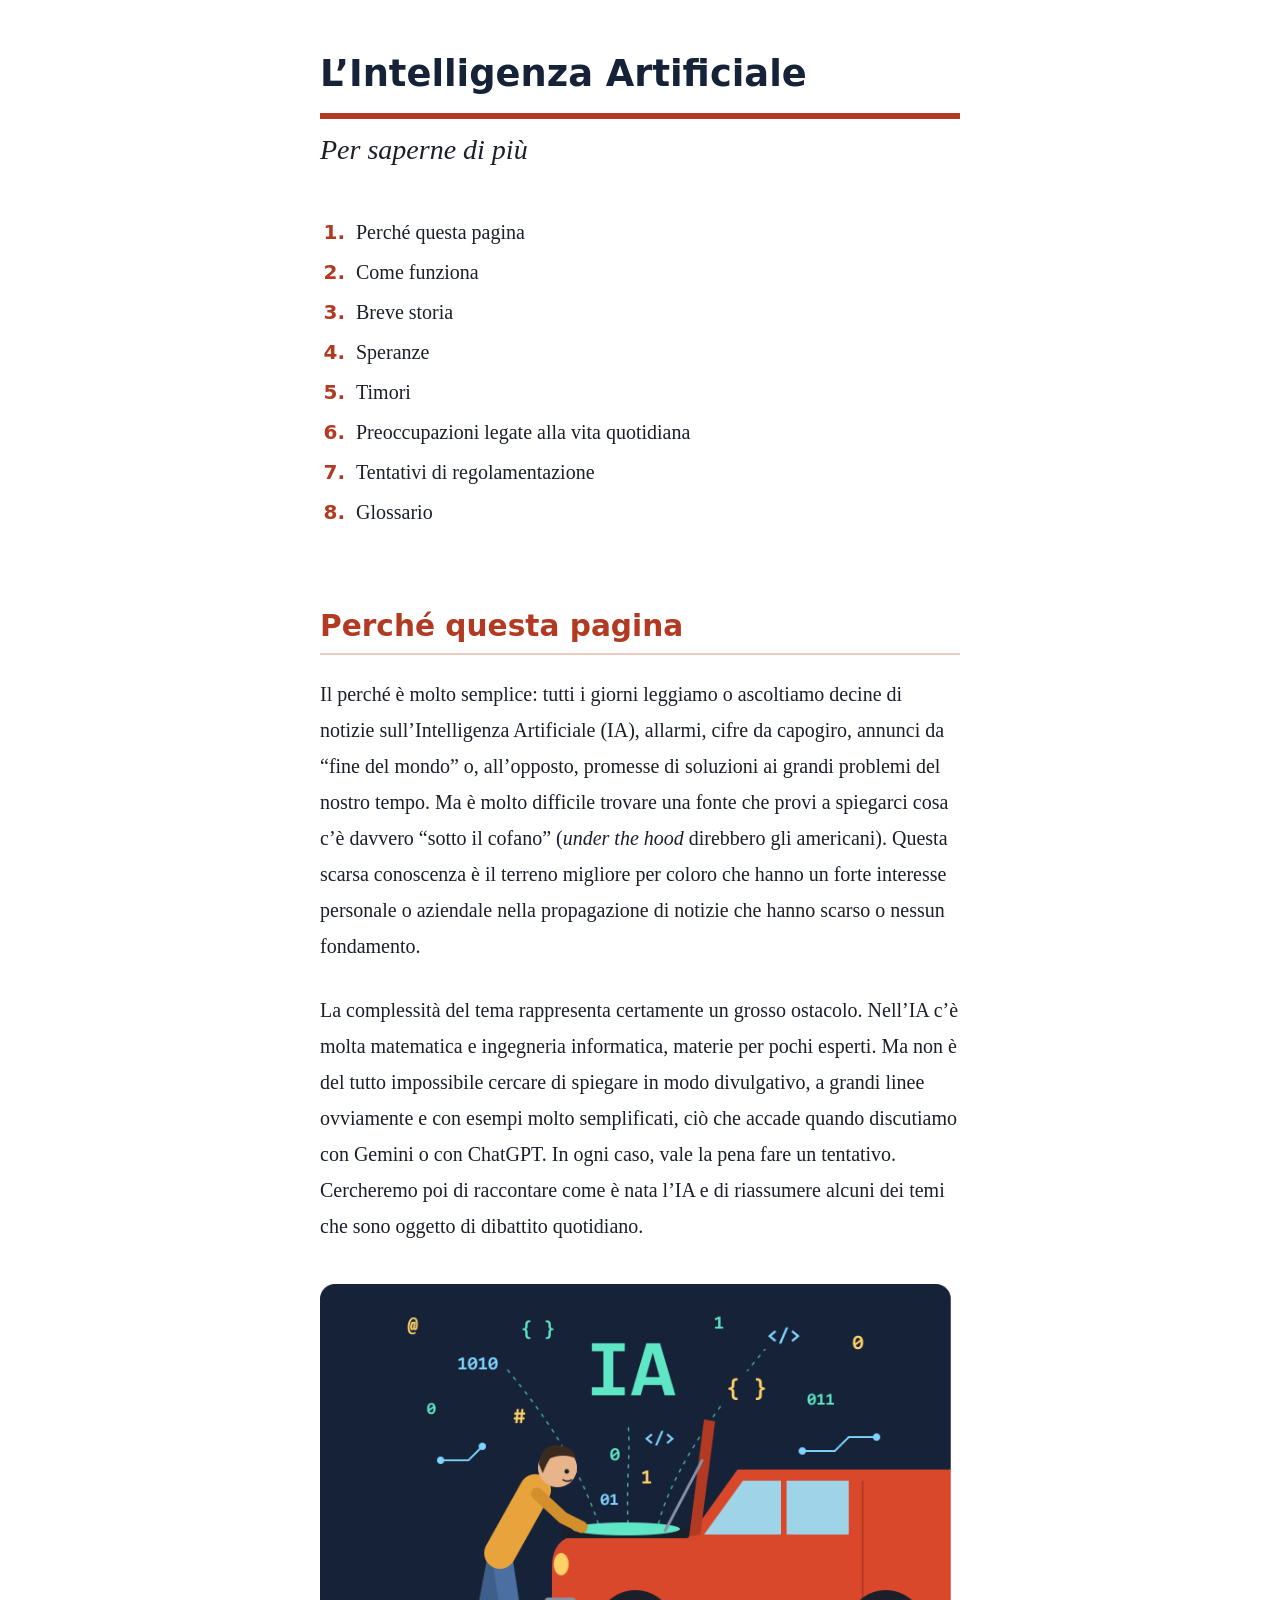
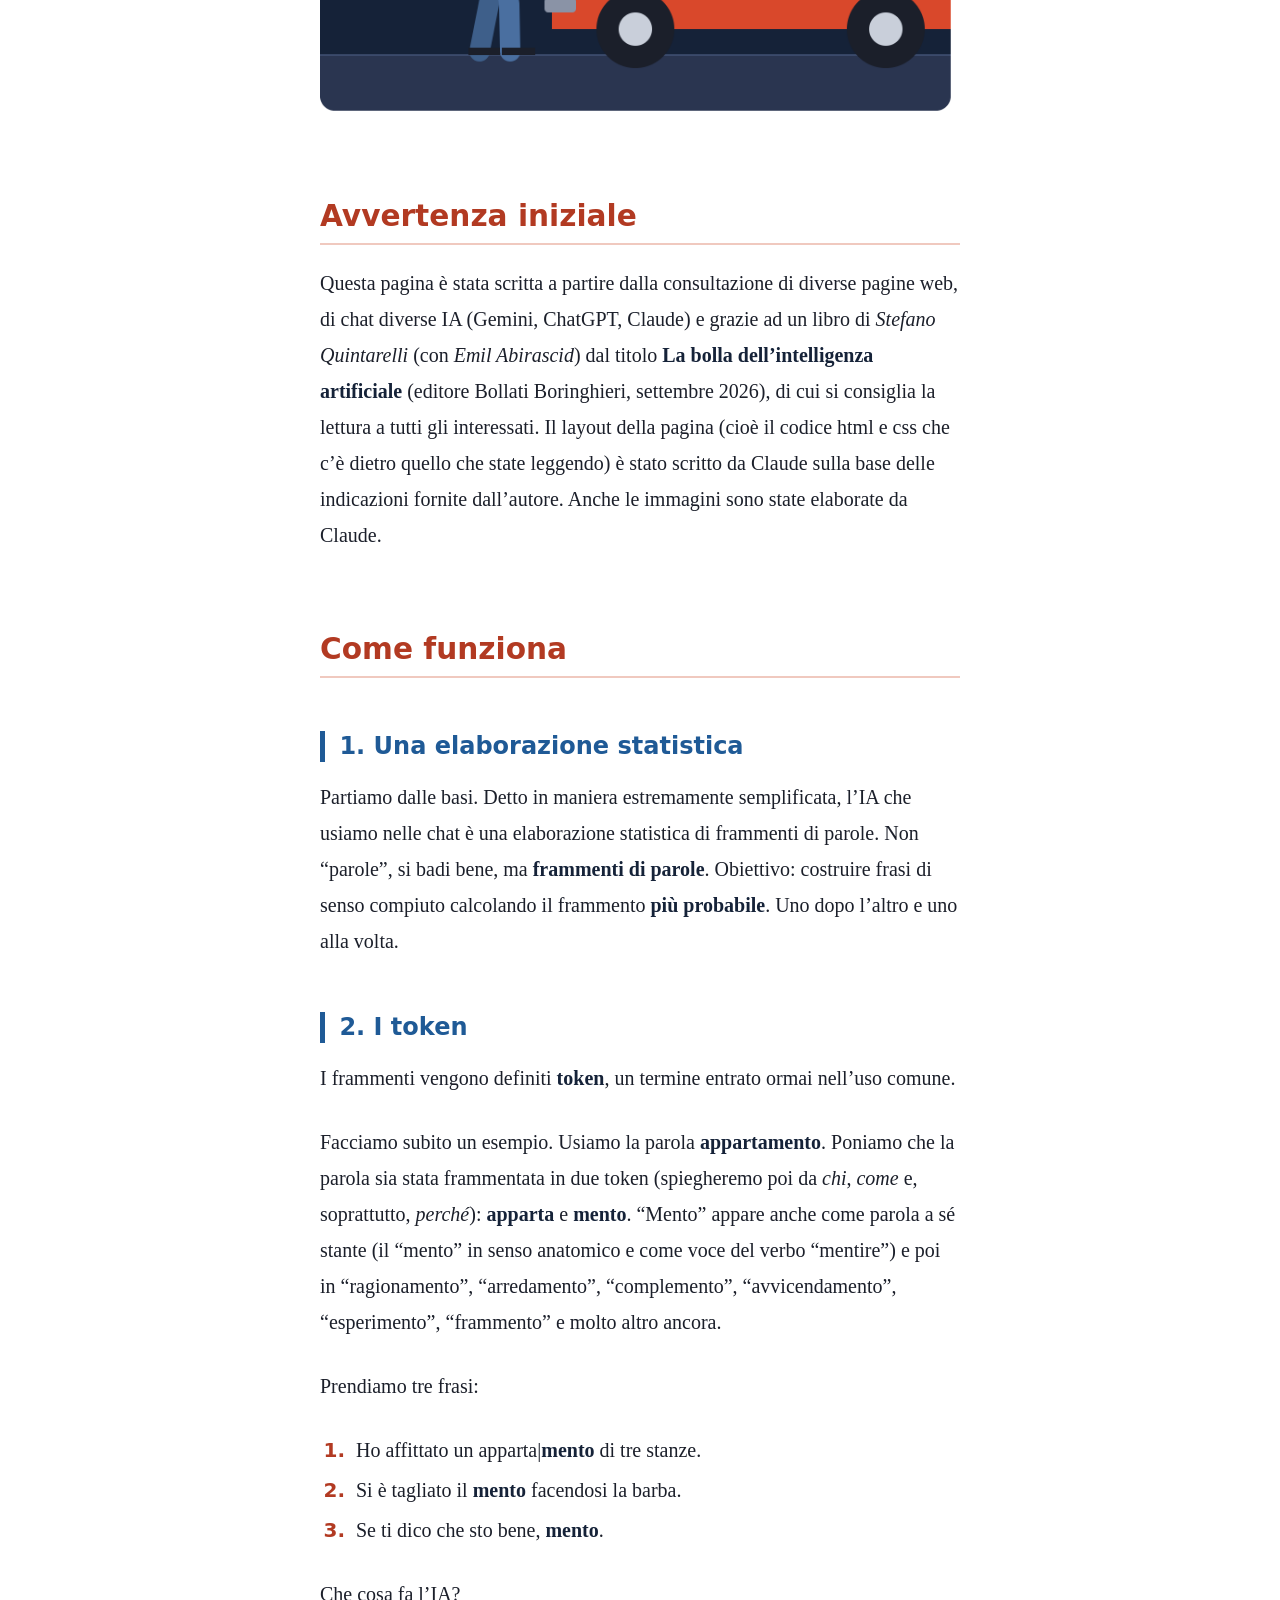
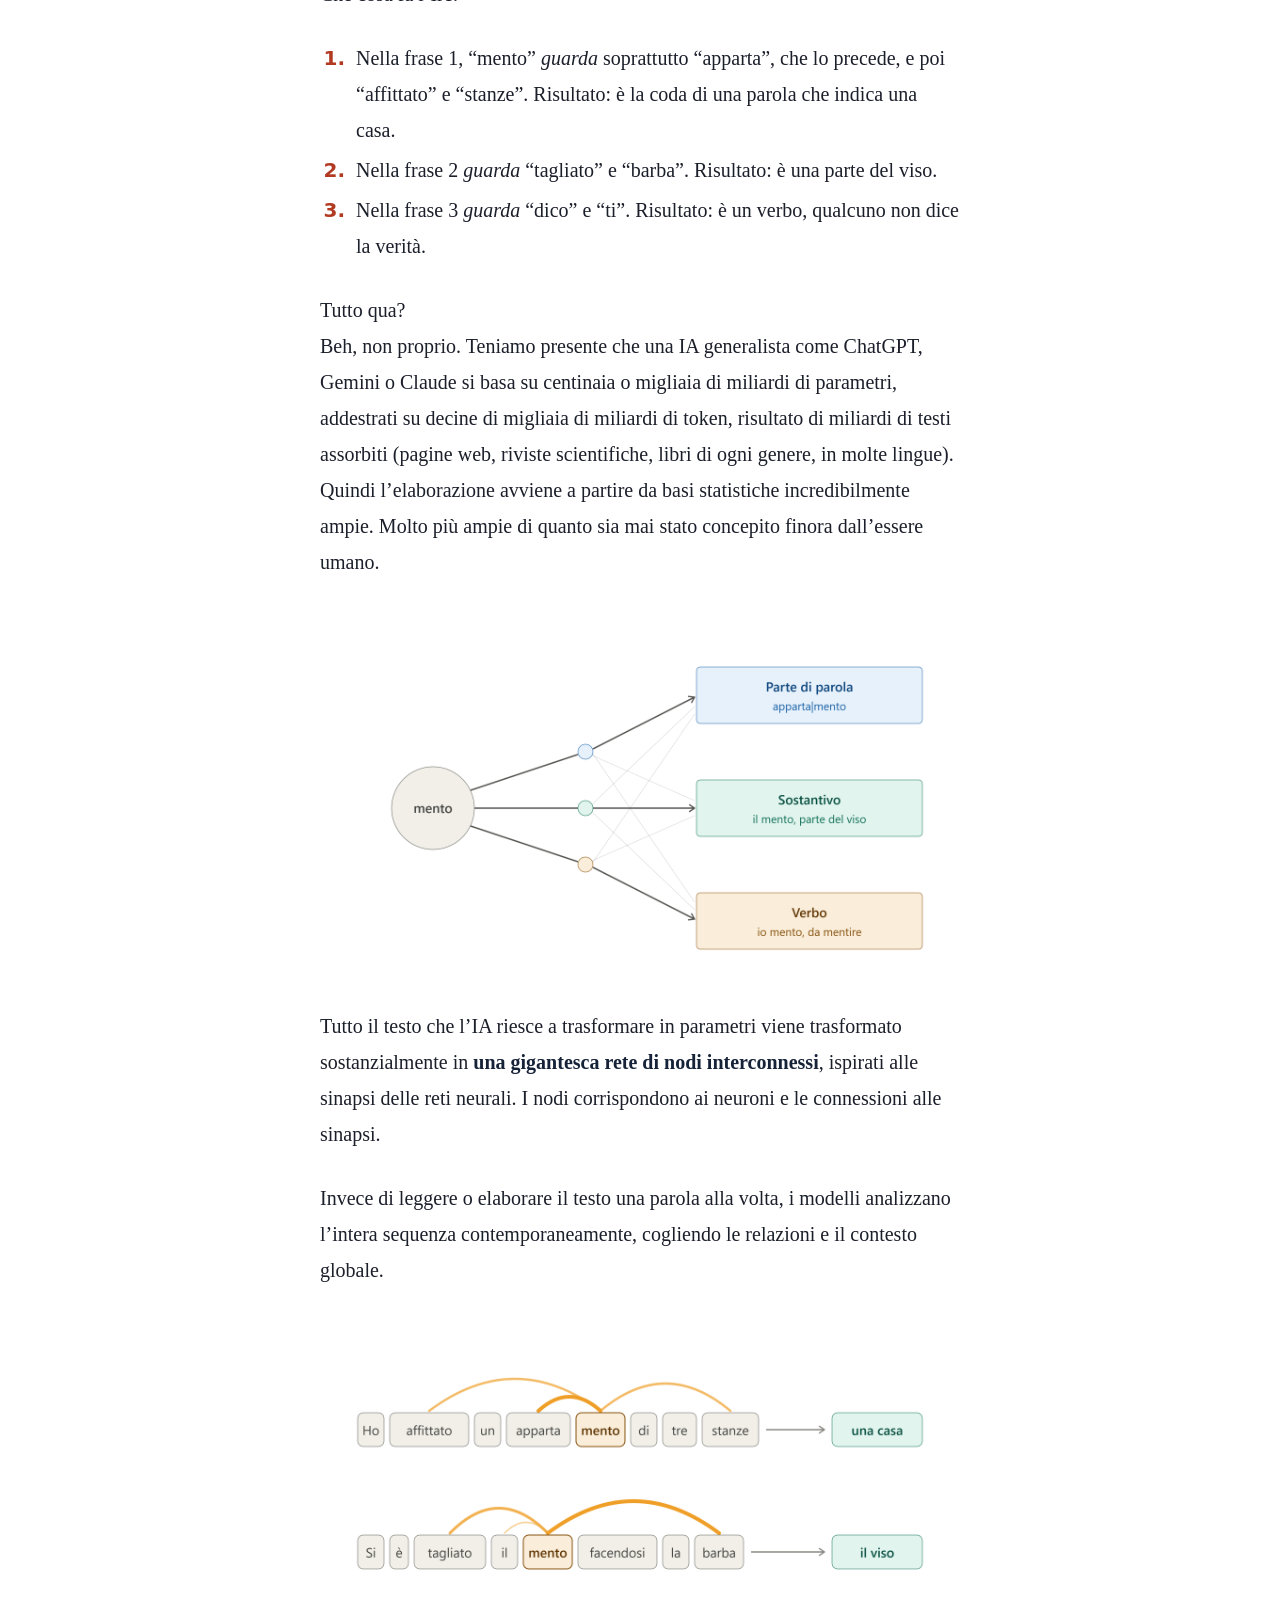
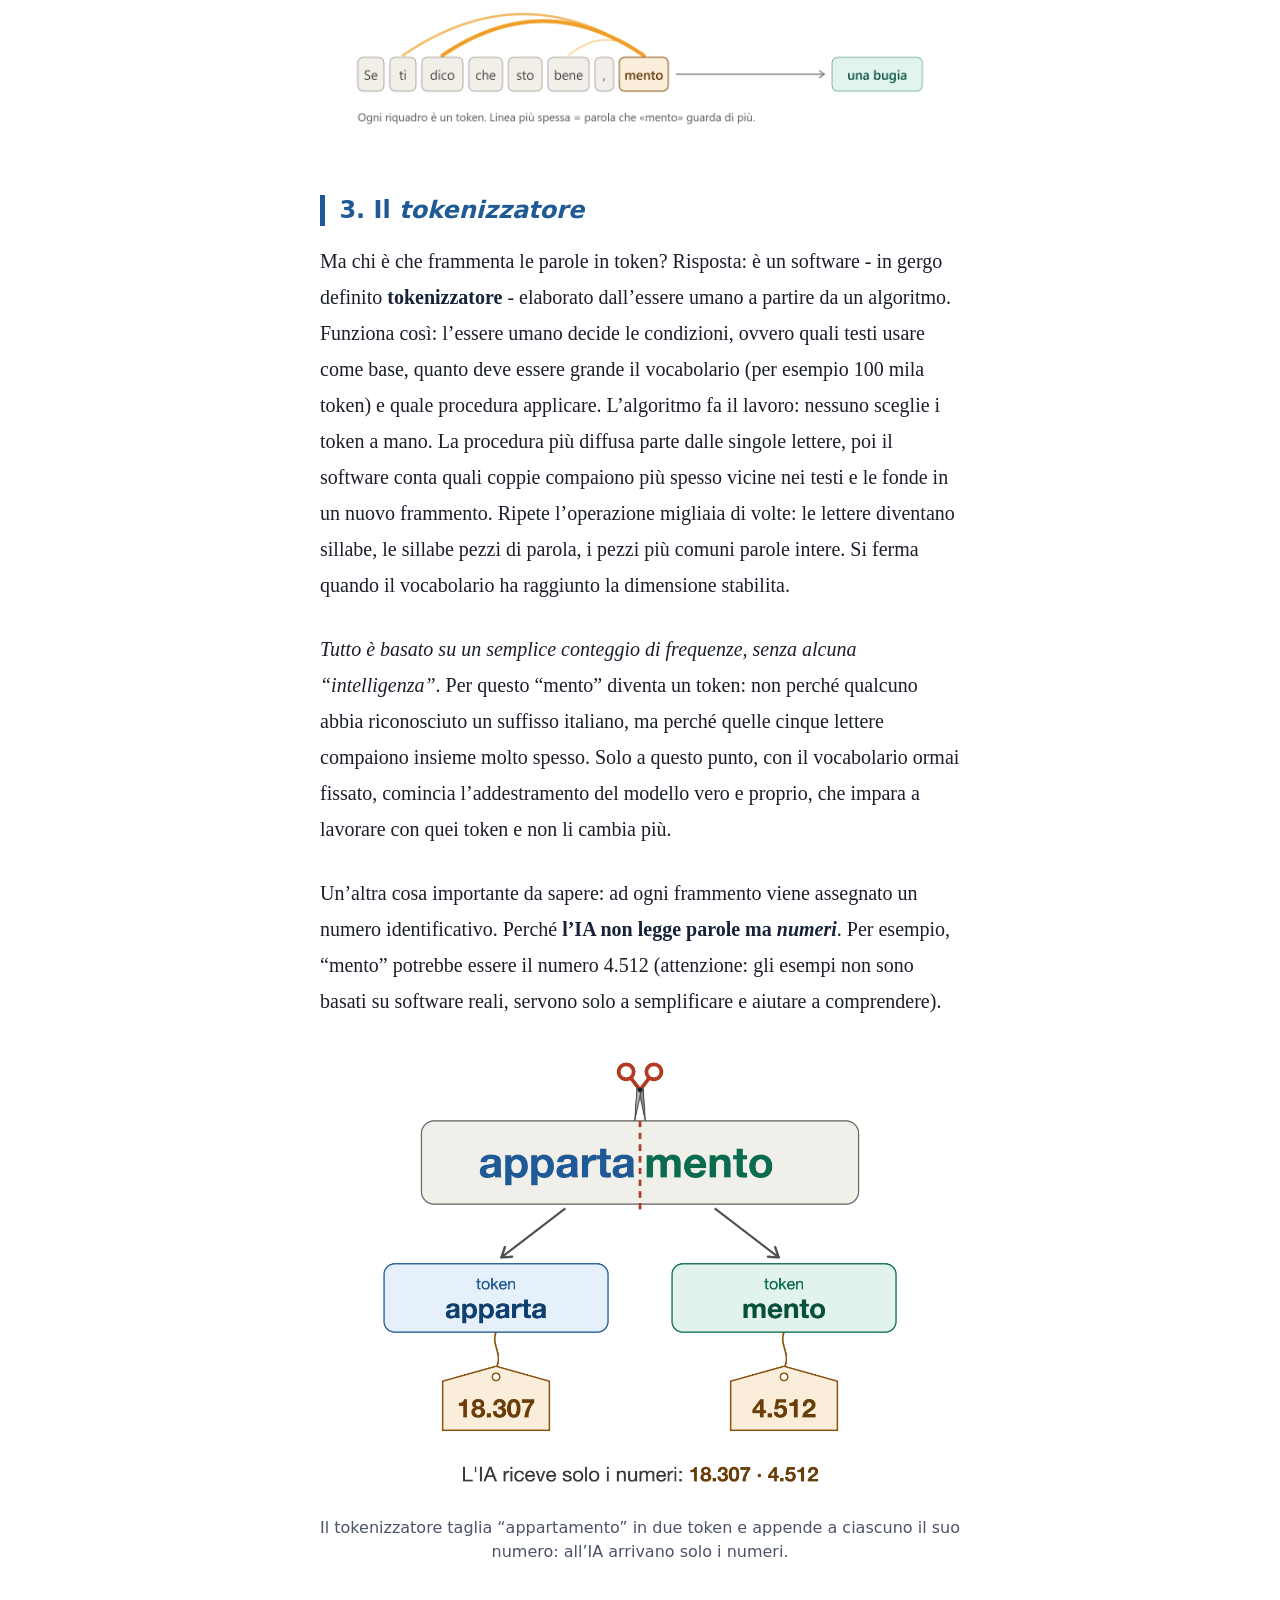
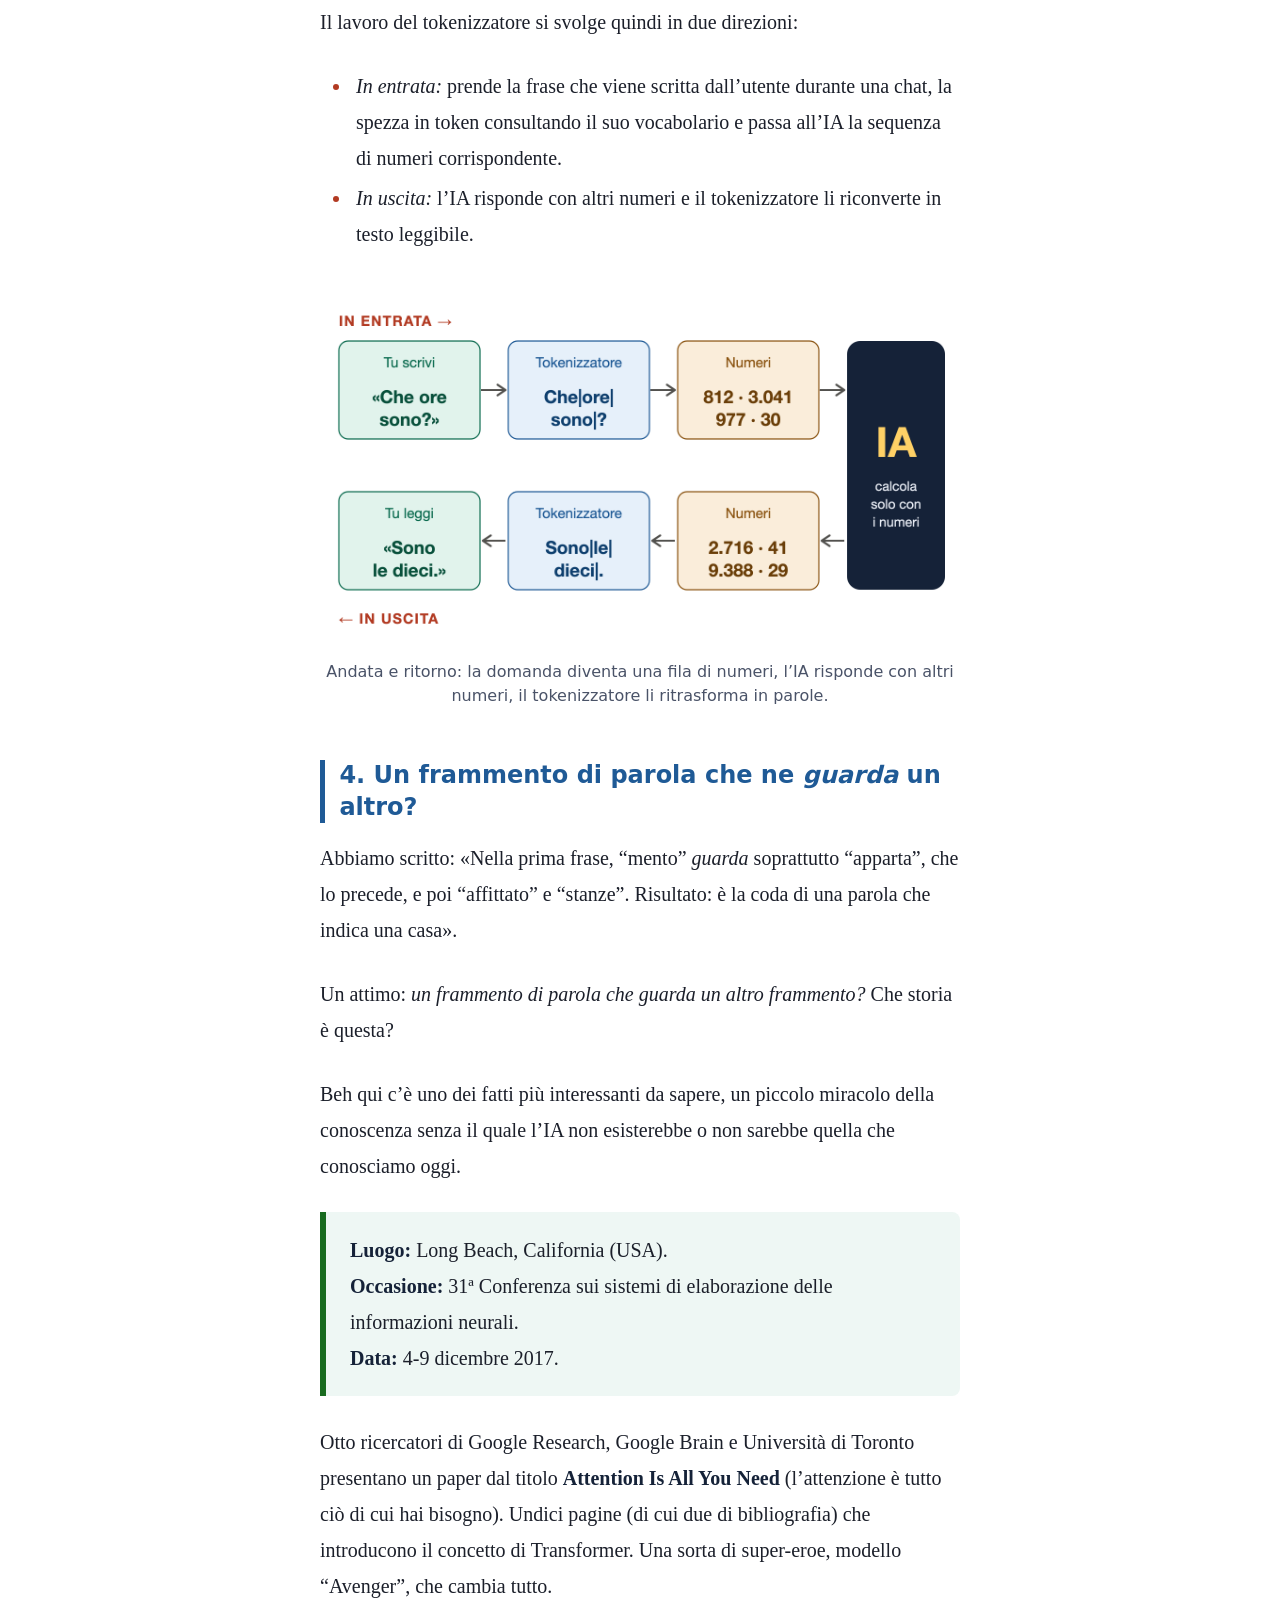
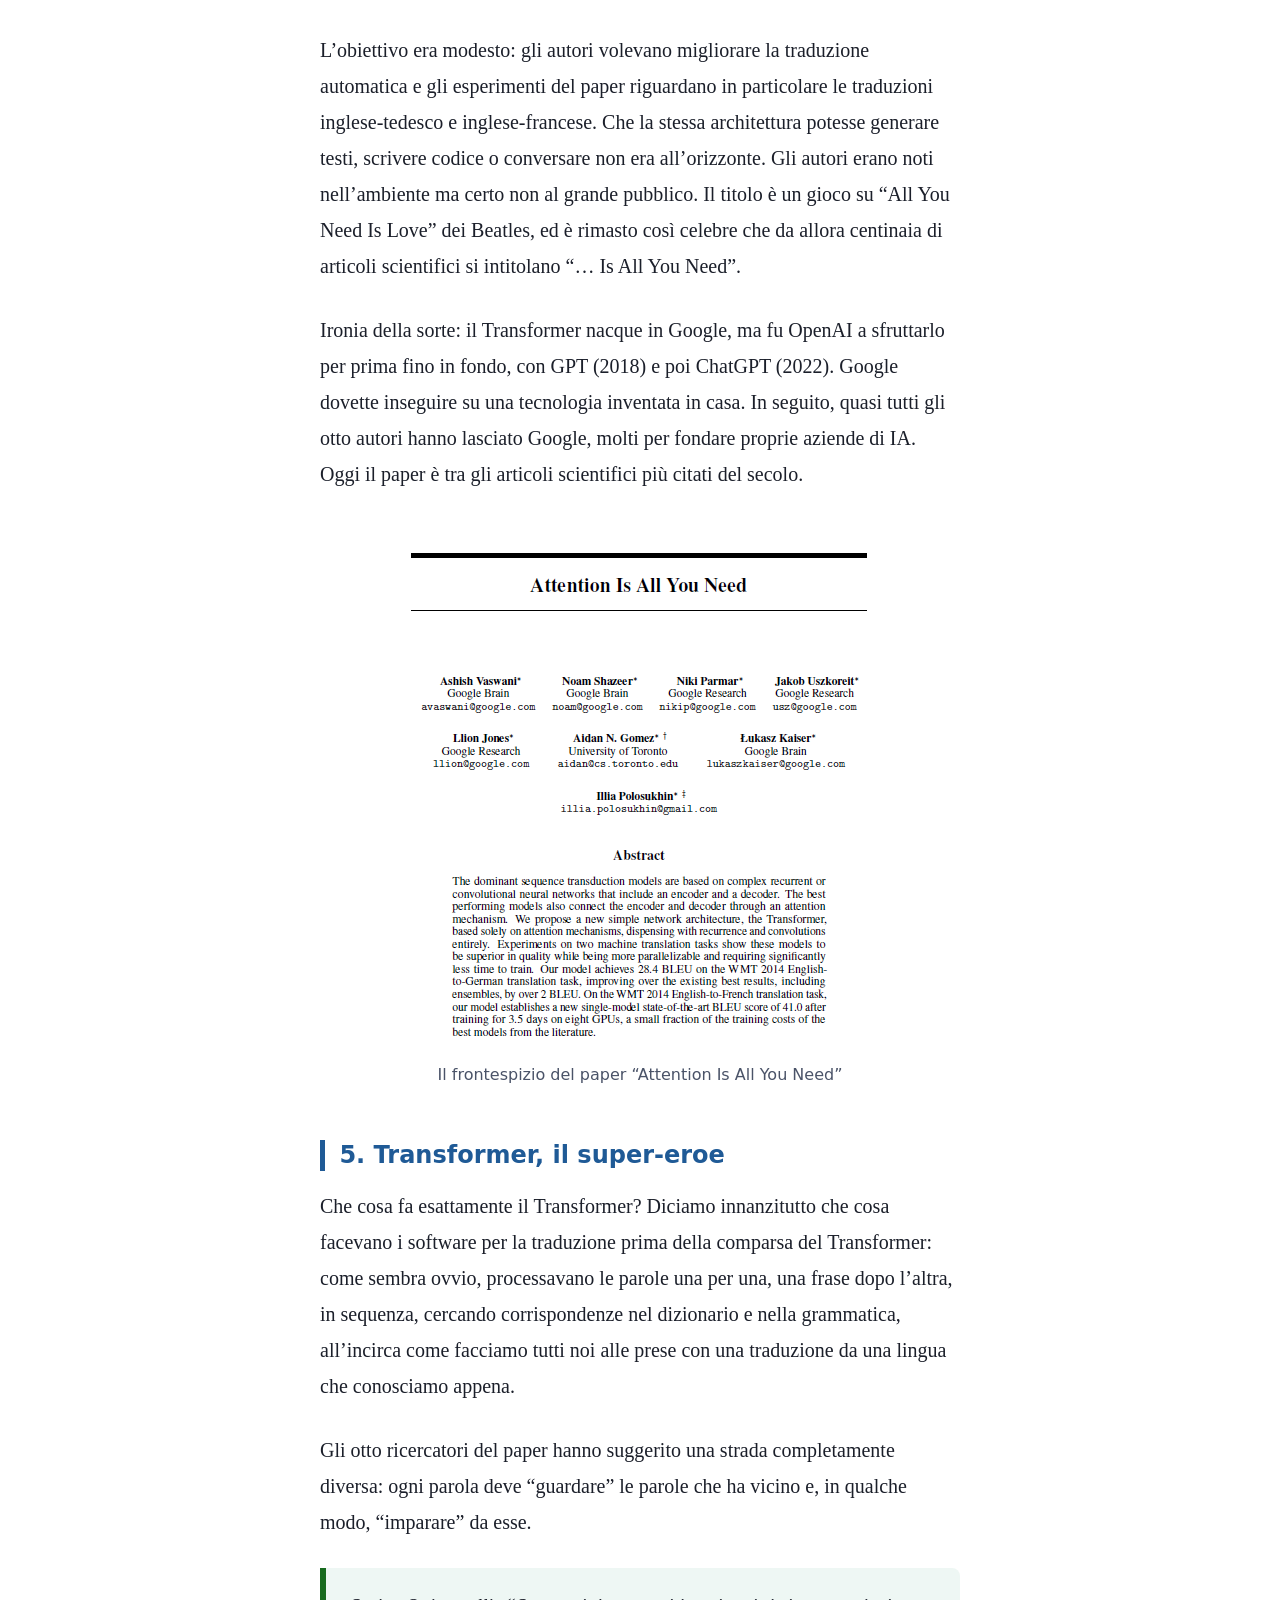
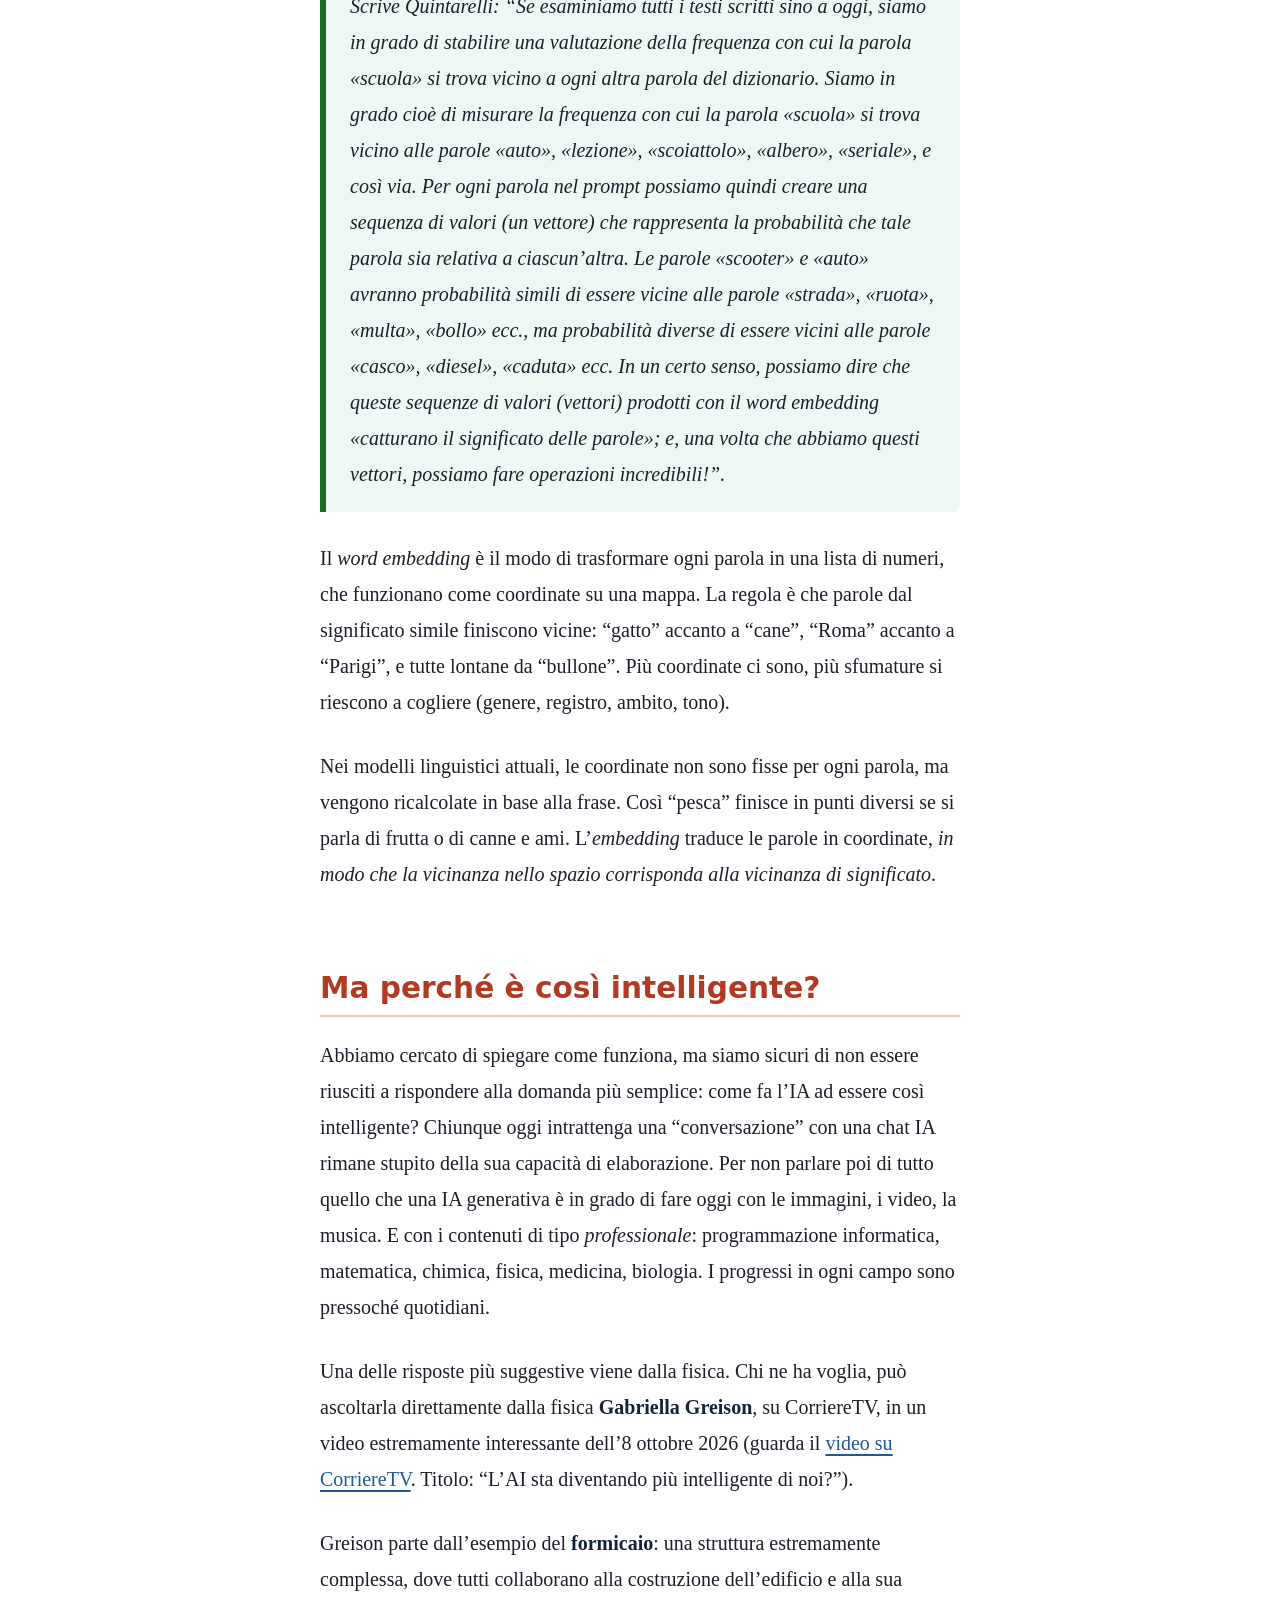
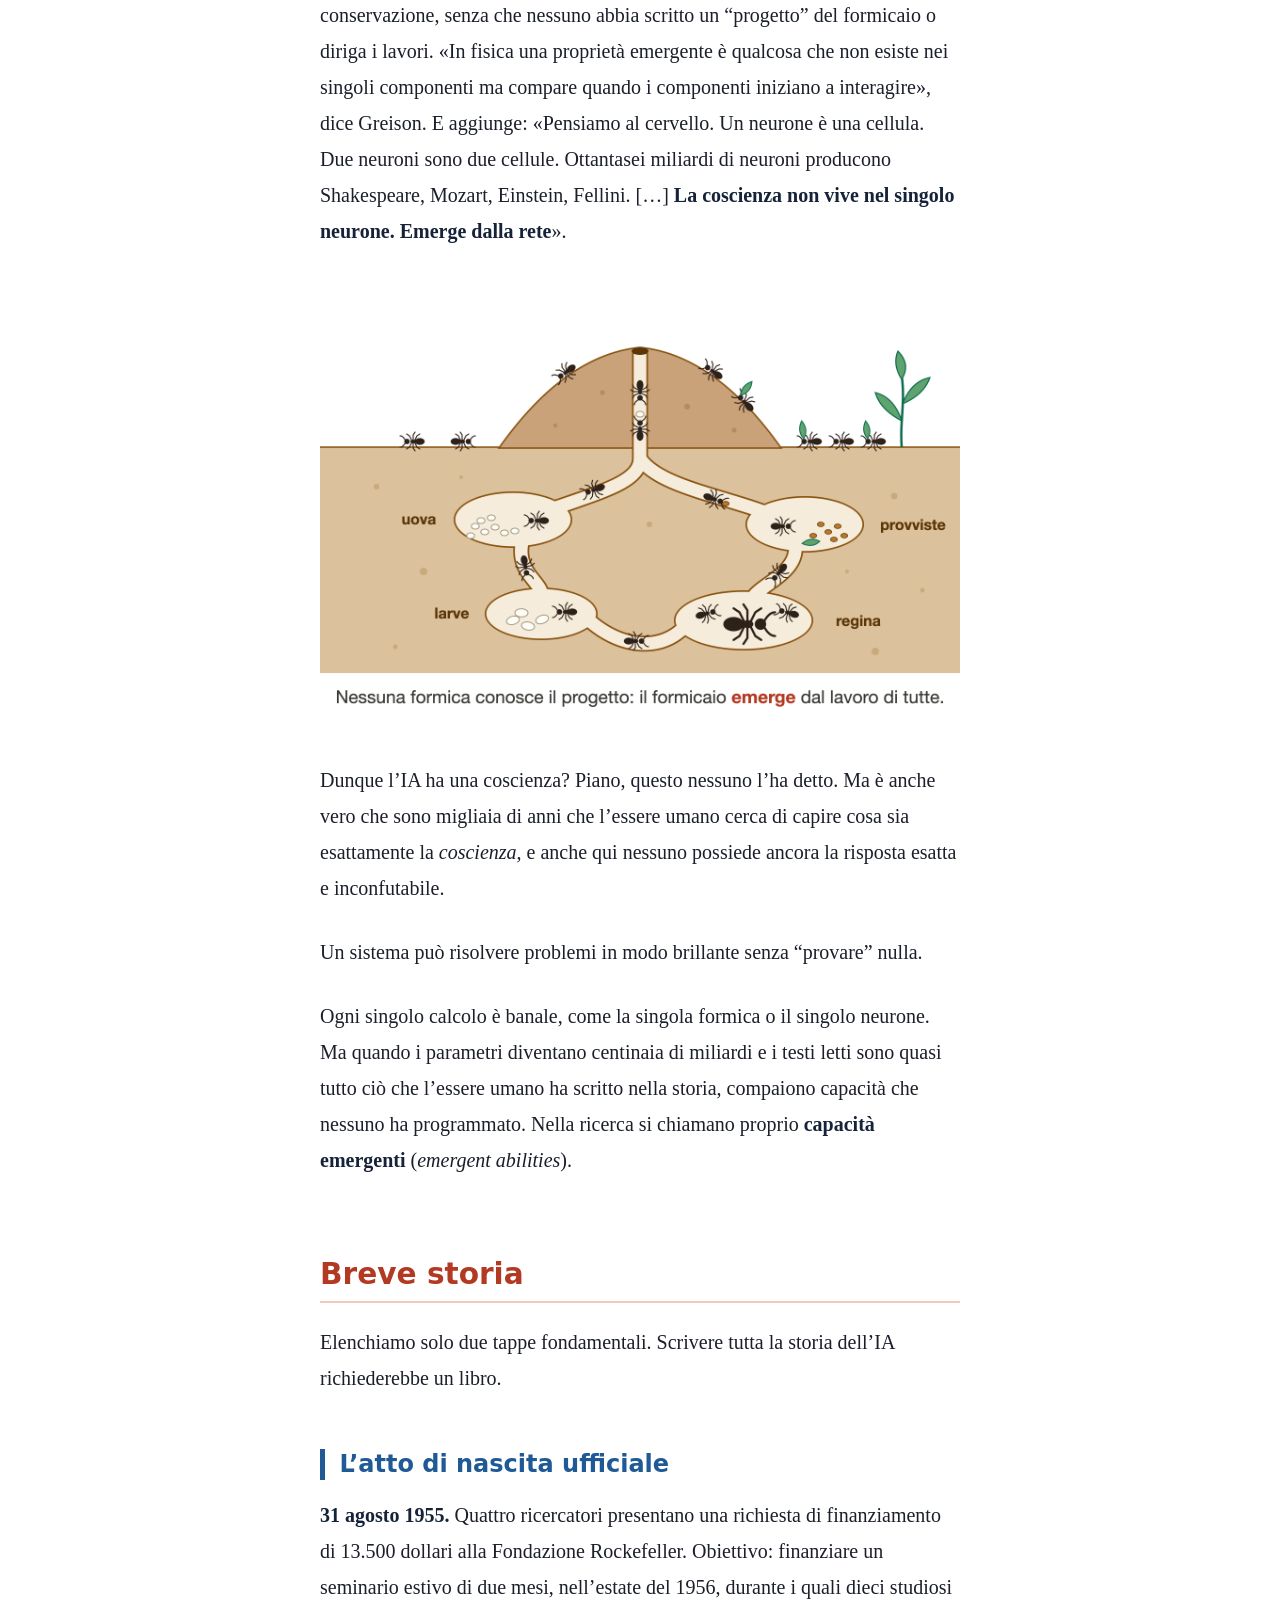
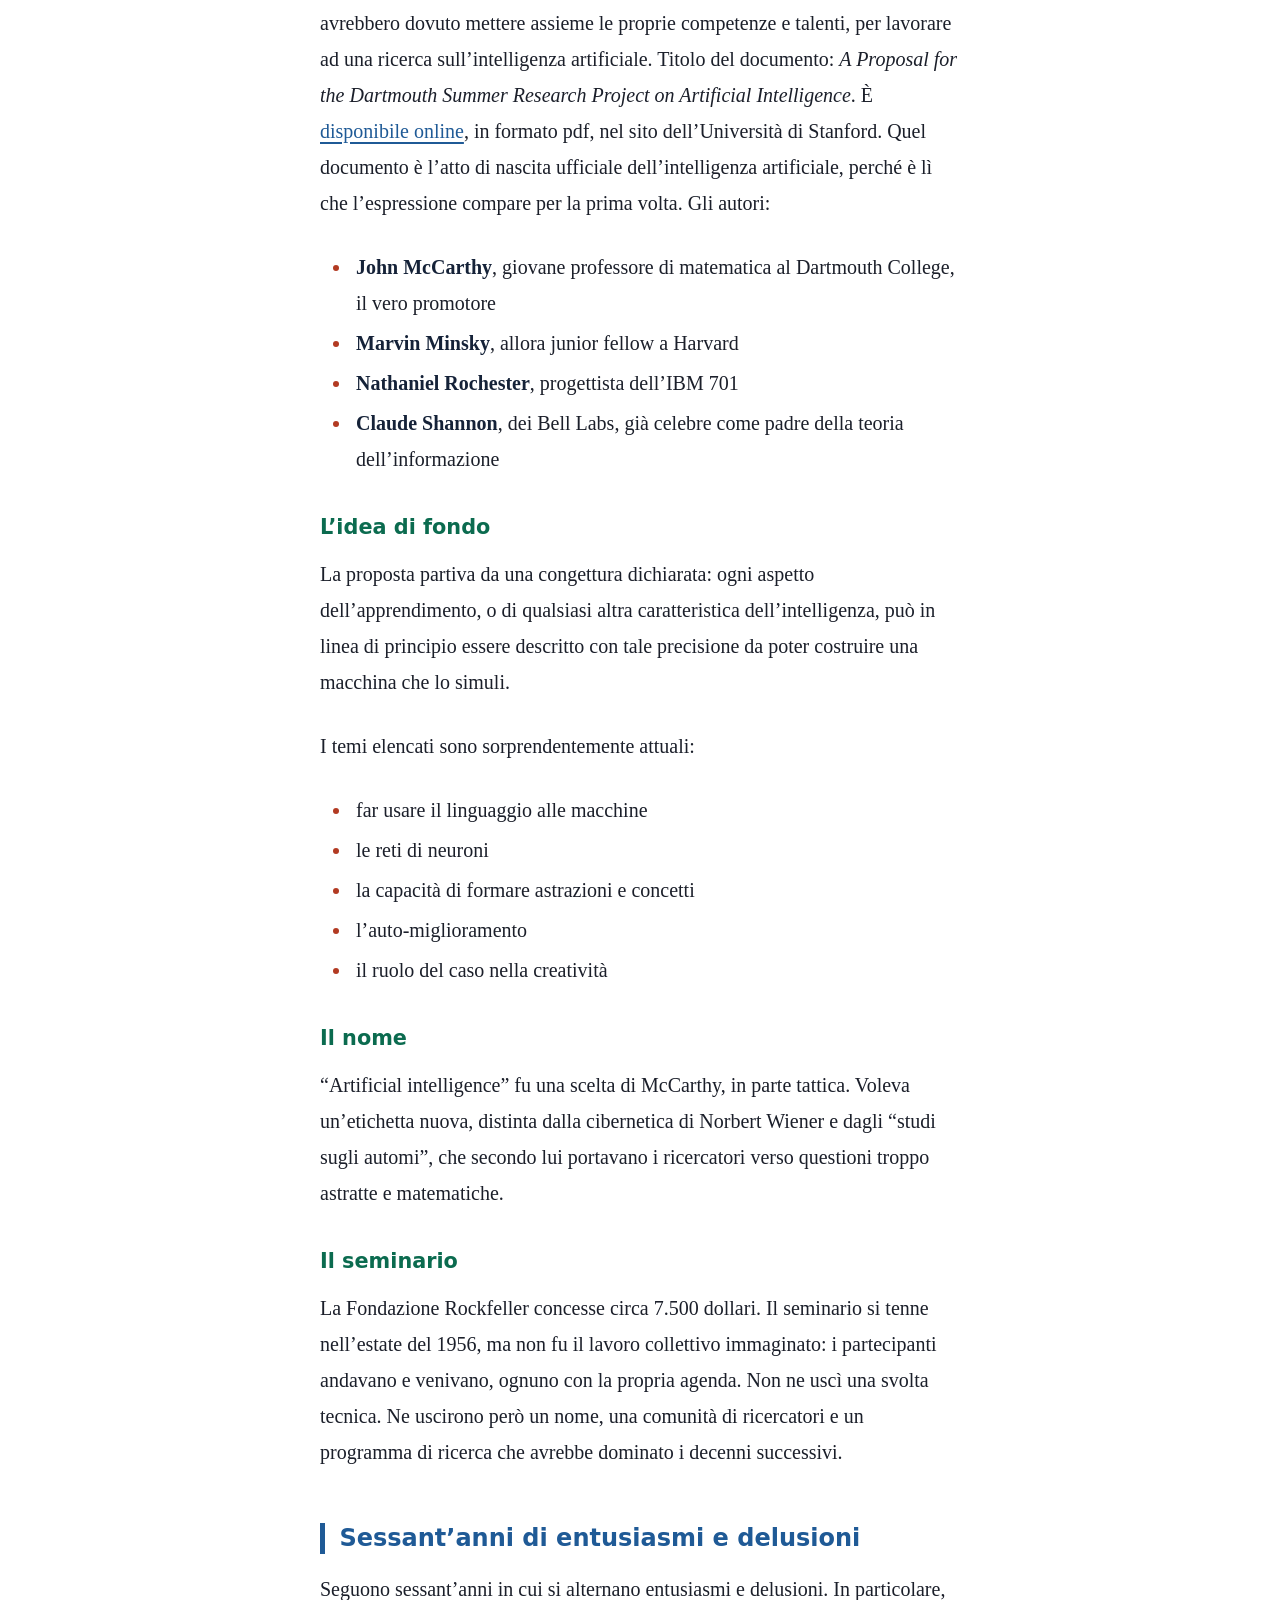
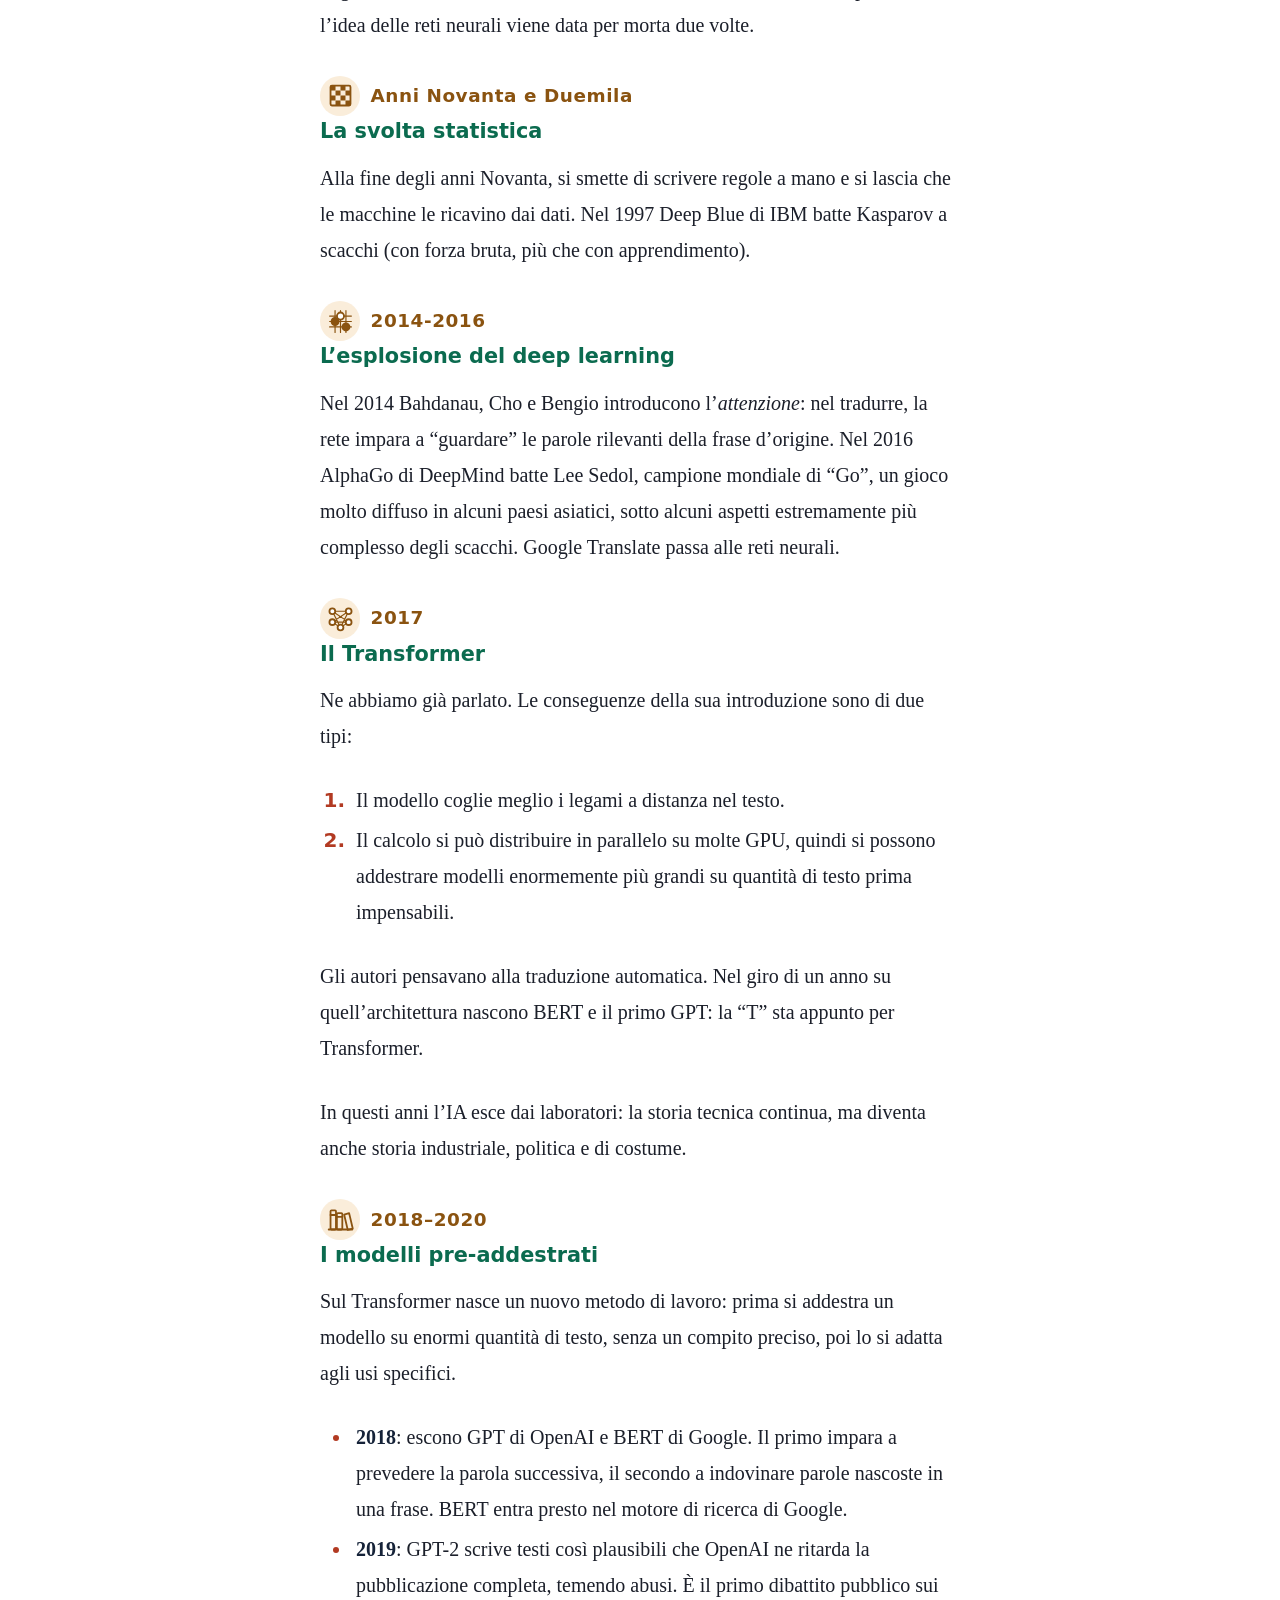
==== commit c714a3fa: "Formicaio" ====
--- a/index.html
+++ b/index.html
@@ -1,452 +1,463 @@
-<!DOCTYPE html>
-<html xmlns="http://www.w3.org/1999/xhtml" lang="it" xml:lang="it">
-<head>
-  <meta charset="utf-8" />
-  <meta name="generator" content="pandoc 3.11" />
-  <meta name="viewport" content="width=device-width, initial-scale=1.0, user-scalable=yes" />
-  <title>Pagina informativa sull'IA</title>
-  <style>
-    /* Default styles provided by pandoc.
-    ** See https://pandoc.org/MANUAL.html#variables-for-html for config info.
-    */
-    span.smallcaps{font-variant: small-caps;}
-    div.columns{display: flex; gap: 1.5em;}
-    div.column{flex: auto;}
-    @media screen {
-    div.columns{gap: min(4vw, 1.5em);}
-    div.column{overflow-x: auto;}
-    }
-    div.hanging-indent{margin-left: 1.5em; text-indent: -1.5em;}
-    /* The extra [class] is a hack that increases specificity enough to
-       override a similar rule in reveal.js */
-    ul.task-list[class]{list-style: none;}
-    ul.task-list li input[type="checkbox"] {
-      font-size: inherit;
-      width: 0.8em;
-      margin: 0 0.8em 0.2em -1.6em;
-      vertical-align: middle;
-    }
-  </style>
-  <link rel="stylesheet" href="stile.css" />
-</head>
-<body>
-<h1 id="pagina-informativa-sullia">Pagina informativa sull’IA</h1>
-<ol type="1">
-<li>Perché questa pagina</li>
-<li>Come funziona</li>
-<li>Breve storia</li>
-<li>Speranze</li>
-<li>Timori</li>
-<li>Preoccupazioni legate alla vita quotidiana</li>
-<li>Tentativi di regolamentazione</li>
-<li>Glossario</li>
-</ol>
-<h2 id="perché-questa-pagina">Perché questa pagina</h2>
-<p>Il perché è molto semplice: tutti i giorni leggiamo o ascoltiamo
-decine di notizie sull’Intelligenza Artificiale (IA), allarmi, cifre da
-capogiro, annunci da “fine del mondo” o, all’opposto, promesse di
-soluzioni ai grandi problemi del nostro tempo. Ma è molto difficile
-trovare una fonte che provi a spiegarci cosa c’è davvero “sotto il
-cofano” (<em>under the hood</em> direbbero gli americani). Questa scarsa
-conoscenza è il terreno migliore per coloro che hanno un forte interesse
-personale o aziendale nella propagazione di notizie che hanno scarso o
-nessun fondamento.</p>
-<p>La complessità del tema rappresenta certamente un grosso ostacolo.
-Nell’IA c’è molta matematica e ingegneria informatica, materie per pochi
-esperti. Ma non è del tutto impossibile cercare di spiegare in modo
-divulgativo, a grandi linee ovviamente e con esempi molto semplificati,
-ciò che accade quando discutiamo con Gemini o con ChatGPT. In ogni caso,
-vale la pena fare un tentativo. Cercheremo poi di raccontare come è nata
-l’IA e di riassumere alcuni dei temi che sono oggetto di dibattito
-quotidiano.</p>
-<p><img src="img/cofano_auto_ia.png" /></p>
-<h2 id="avvertenza-iniziale">Avvertenza iniziale</h2>
-<p>Questa pagina è stata scritta a partire dalla consultazione di
-diverse pagine web, di chat diverse IA (Gemini, ChatGPT, Claude) e
-grazie ad un libro di <em>Stefano Quintarelli</em> (con <em>Emil
-Abirascid</em>) dal titolo “La bolla dell’intelligenza artificiale”
-(editore Bollati Boringhieri, settembre 2026), di cui si consiglia la
-lettura a tutti gli interessati. Il layout della pagina (cioè il codice
-html e css che c’è dietro quello che state leggendo) è stato scritto da
-Claude sulla base delle indicazioni fornite dall’autore. Anche le
-immagini sono state elaborate da Claude.</p>
-<h2 id="come-funziona">Come funziona</h2>
-<h3 id="una-elaborazione-statistica">1. Una elaborazione statistica</h3>
-<p>Partiamo dalle basi. Detto in maniera estremamente semplificata, l’IA
-che usiamo nelle chat è una elaborazione statistica di frammenti di
-parole. Non “parole”, si badi bene, ma <strong>frammenti di
-parole</strong>. Obiettivo: costruire frasi di senso compiuto calcolando
-il frammento <strong>più probabile</strong>. Uno dopo l’altro e uno alla
-volta.</p>
-<h3 id="i-token">2. I token</h3>
-<p>I frammenti vengono definiti <strong>token</strong>, un termine
-entrato ormai nell’uso comune.</p>
-<p>Facciamo subito un esempio. Usiamo la parola
-<strong>appartamento</strong>. Poniamo che la parola sia stata
-frammentata in due token (spiegheremo poi da <em>chi</em>, <em>come</em>
-e, soprattutto, <em>perché</em>): <strong>apparta</strong> e
-<strong>mento</strong>. “Mento” appare anche come parola a sé stante (il
-“mento” in senso anatomico e come voce del verbo “mentire”) e poi in
-“ragionamento”, “arredamento”, “complemento”, “avvicendamento”,
-“esperimento”, “frammento” e molto altro ancora.</p>
-<p>Prendiamo tre frasi:</p>
-<ol type="1">
-<li>Ho affittato un apparta|<strong>mento</strong> di tre stanze.</li>
-<li>Si è tagliato il <strong>mento</strong> facendosi la barba.</li>
-<li>Se ti dico che sto bene, <strong>mento</strong>.</li>
-</ol>
-<p>Che cosa fa l’IA?</p>
-<ol type="1">
-<li>Nella frase 1, “mento” <em>guarda</em> soprattutto “apparta”, che lo
-precede, e poi “affittato” e “stanze”. Risultato: è la coda di una
-parola che indica una casa.</li>
-<li>Nella frase 2 <em>guarda</em> “tagliato” e “barba”. Risultato: è una
-parte del viso.</li>
-<li>Nella frase 3 <em>guarda</em> “dico” e “ti”. Risultato: è un verbo,
-qualcuno non dice la verità.</li>
-</ol>
-<p>Tutto qua? Beh, non proprio. Teniamo presente che una IA generalista
-come ChatGPT, Gemini o Claude si basa su centinaia o migliaia di
-miliardi di parametri, addestrati su decine di migliaia di miliardi di
-token, risultato di miliardi di testi assorbiti (pagine web, riviste
-scientifiche, libri di ogni genere, in molte lingue). Quindi
-l’elaborazione avviene a partire da basi statistiche incredibilmente
-ampie. Molto più ampie di quanto sia mai stato concepito finora
-dall’essere umano.</p>
-<p><img src="img/rete_neurale_mento_tre_significati.png" /></p>
-<p>Tutto il testo che l’IA riesce a trasformare in parametri viene
-trasformato sostanzialmente in <strong>una gigantesca rete di nodi
-interconnessi</strong>, ispirati alle sinapsi delle reti neurali. I nodi
-corrispondono ai neuroni e le connessioni alle sinapsi.</p>
-<p>Invece di leggere o elaborare il testo una parola alla volta, i
-modelli analizzano l’intera sequenza contemporaneamente, cogliendo le
-relazioni e il contesto globale.</p>
-<p><img src="img/attenzione_token_mento_tre_frasi.png" /></p>
-<h3 id="il-tokenizzatore">3. Il <em>tokenizzatore</em></h3>
-<p>Ma chi è che frammenta le parole in token? Risposta: è un software -
-in gergo definito <strong>tokenizzatore</strong> - elaborato dall’essere
-umano a partire da un algoritmo. Funziona così: l’essere umano decide le
-condizioni, ovvero quali testi usare come base, quanto deve essere
-grande il vocabolario (per esempio 100 mila token) e quale procedura
-applicare. L’algoritmo fa il lavoro: nessuno sceglie i token a mano. La
-procedura più diffusa parte dalle singole lettere, poi il software conta
-quali coppie compaiono più spesso vicine nei testi e le fonde in un
-nuovo frammento. Ripete l’operazione migliaia di volte: le lettere
-diventano sillabe, le sillabe pezzi di parola, i pezzi più comuni parole
-intere. Si ferma quando il vocabolario ha raggiunto la dimensione
-stabilita.</p>
-<p><em>Tutto è basato su un semplice conteggio di frequenze, senza
-alcuna “intelligenza”</em>. Per questo “mento” diventa un token: non
-perché qualcuno abbia riconosciuto un suffisso italiano, ma perché
-quelle cinque lettere compaiono insieme molto spesso. Solo a questo
-punto, con il vocabolario ormai fissato, comincia l’addestramento del
-modello vero e proprio, che impara a lavorare con quei token e non li
-cambia più.</p>
-<p>Un’altra cosa importante da sapere: ad ogni frammento viene assegnato
-un numero identificativo. Perché <strong>l’IA non legge parole ma
-<em>numeri</em></strong>. Per esempio, “mento” potrebbe essere il numero
-4.512 (attenzione: gli esempi non sono basati su software reali, servono
-solo a semplificare e aiutare a comprendere). Il lavoro del
-tokenizzatore si svolge quindi in due direzioni:</p>
-<ul>
-<li><em>In entrata:</em> prende la frase che viene scritta dall’utente
-durante una chat, la spezza in token consultando il suo vocabolario e
-passa all’IA la sequenza di numeri corrispondente.</li>
-<li><em>In uscita:</em> l’IA risponde con altri numeri e il
-tokenizzatore li riconverte in testo leggibile.</li>
-</ul>
-<h3 id="un-frammento-di-parola-che-ne-guarda-un-altro">4. Un frammento
-di parola che ne <em>guarda</em> un altro?</h3>
-<p>Abbiamo scritto: «Nella prima frase, “mento” <em>guarda</em>
-soprattutto “apparta”, che lo precede, e poi “affittato” e “stanze”.
-Risultato: è la coda di una parola che indica una casa».</p>
-<p>Un attimo: <em>un frammento di parola che guarda un altro
-frammento?</em> Che storia è questa?</p>
-<p>Beh qui c’è uno dei fatti più interessanti da sapere, un piccolo
-miracolo della conoscenza senza il quale l’IA non esisterebbe o non
-sarebbe quella che conosciamo oggi.</p>
-<p><strong>Luogo:</strong> Long Beach, California (USA).</p>
-<p><strong>Occasione:</strong> 31ª Conferenza sui sistemi di
-elaborazione delle informazioni neurali.</p>
-<p><strong>Data:</strong> 4-9 dicembre 2017.</p>
-<p>Otto ricercatori di Google Research, Google Brain e Università di
-Toronto presentano un paper dal titolo <strong>Attention Is All You
-Need</strong> (l’attenzione è tutto ciò di cui hai bisogno). Undici
-pagine (di cui due di bibliografia) che introducono il concetto di
-Transformer. Una sorta di super-eroe, modello “Avenger”, che cambia
-tutto.</p>
-<p>L’obiettivo era modesto: gli autori volevano migliorare la traduzione
-automatica e gli esperimenti del paper riguardano in particolare le
-traduzioni inglese-tedesco e inglese-francese. Che la stessa
-architettura potesse generare testi, scrivere codice o conversare non
-era all’orizzonte. Gli autori erano noti nell’ambiente ma certo non al
-grande pubblico. Il titolo è un gioco su “All You Need Is Love” dei
-Beatles, ed è rimasto così celebre che da allora centinaia di articoli
-scientifici si intitolano “… Is All You Need”.</p>
-<p>Ironia della sorte: il Transformer nacque in Google, ma fu OpenAI a
-sfruttarlo per prima fino in fondo, con GPT (2018) e poi ChatGPT (2022).
-Google dovette inseguire su una tecnologia inventata in casa. In
-seguito, quasi tutti gli otto autori hanno lasciato Google, molti per
-fondare proprie aziende di IA. Oggi il paper è tra gli articoli
-scientifici più citati del secolo.</p>
-<figure>
-<img src="img/attention_is_all_you_need.png"
-alt="Il frontespizio del paper “Attention Is All You Need”" />
-<figcaption aria-hidden="true">Il frontespizio del paper “Attention Is
-All You Need”</figcaption>
-</figure>
-<h3 id="transformer-il-super-eroe">5. Transformer, il super-eroe</h3>
-<p>Che cosa fa esattamente il Transformer? Diciamo innanzitutto che cosa
-facevano i software per la traduzione prima della comparsa del
-Transformer: come sembra ovvio, processavano le parole una per una, una
-frase dopo l’altra, in sequenza, cercando corrispondenze nel dizionario
-e nella grammatica, all’incirca come facciamo tutti noi alle prese con
-una traduzione da una lingua che conosciamo appena.</p>
-<p>Gli otto ricercatori del paper hanno suggerito una strada
-completamente diversa: ogni parola deve “guardare” le parole che ha
-vicino e, in qualche modo, “imparare” da esse.</p>
-<blockquote>
-<p>Scrive Quintarelli: “Se esaminiamo tutti i testi scritti sino a oggi,
-siamo in grado di stabilire una valutazione della frequenza con cui la
-parola «scuola» si trova vicino a ogni altra parola del dizionario.
-Siamo in grado cioè di misurare la frequenza con cui la parola «scuola»
-si trova vicino alle parole «auto», «lezione», «scoiattolo», «albero»,
-«seriale», e così via. Per ogni parola nel prompt possiamo quindi creare
-una sequenza di valori (un vettore) che rappresenta la probabilità che
-tale parola sia relativa a ciascun’altra. Le parole «scooter» e «auto»
-avranno probabilità simili di essere vicine alle parole «strada»,
-«ruota», «multa», «bollo» ecc., ma probabilità diverse di essere vicini
-alle parole «casco», «diesel», «caduta» ecc. In un certo senso, possiamo
-dire che queste sequenze di valori (vettori) prodotti con il word
-embedding «catturano il significato delle parole»; e, una volta che
-abbiamo questi vettori, possiamo fare operazioni incredibili!”.</p>
-</blockquote>
-<p>Il <em>word embedding</em> è il modo di trasformare ogni parola in
-una lista di numeri, che funzionano come coordinate su una mappa. La
-regola è che parole dal significato simile finiscono vicine: “gatto”
-accanto a “cane”, “Roma” accanto a “Parigi”, e tutte lontane da
-“bullone”. Più coordinate ci sono, più sfumature si riescono a cogliere
-(genere, registro, ambito, tono).</p>
-<p>Nei modelli linguistici attuali, le coordinate non sono fisse per
-ogni parola, ma vengono ricalcolate in base alla frase. Così “pesca”
-finisce in punti diversi se si parla di frutta o di canne e ami.
-L’<em>embedding</em> traduce le parole in coordinate, <em>in modo che la
-vicinanza nello spazio corrisponda alla vicinanza di
-significato</em>.</p>
-<h2 id="breve-storia">Breve storia</h2>
-<p>Elenchiamo solo alcune tappe fondamentali.</p>
-<h3 id="latto-di-nascita-ufficiale">L’atto di nascita ufficiale</h3>
-<p><strong>31 agosto 1955.</strong> Quattro ricercatori presentano una
-richiesta di finanziamento di 13.500 dollari alla Fondazione
-Rockefeller. Obiettivo: finanziare un seminario estivo di due mesi,
-nell’estate del 1956, durante i quali dieci studiosi avrebbero dovuto
-mettere assieme le proprie competenze e talenti, per lavorare ad una
-ricerca sull’intelligenza artificiale. Titolo del documento: <em>A
-Proposal for the Dartmouth Summer Research Project on Artificial
-Intelligence</em>. È <a
-href="http://jmc.stanford.edu/articles/dartmouth/dartmouth.pdf">disponibile
-online</a>, in formato pdf, nel sito dell’Università di Stanford. Quel
-documento è l’atto di nascita ufficiale dell’intelligenza artificiale,
-perché è lì che l’espressione compare per la prima volta. Gli
-autori:</p>
-<ul>
-<li><strong>John McCarthy</strong>, giovane professore di matematica al
-Dartmouth College, il vero promotore</li>
-<li><strong>Marvin Minsky</strong>, allora junior fellow a Harvard</li>
-<li><strong>Nathaniel Rochester</strong>, progettista dell’IBM 701</li>
-<li><strong>Claude Shannon</strong>, dei Bell Labs, già celebre come
-padre della teoria dell’informazione</li>
-</ul>
-<h4 id="lidea-di-fondo">L’idea di fondo</h4>
-<p>La proposta partiva da una congettura dichiarata: ogni aspetto
-dell’apprendimento, o di qualsiasi altra caratteristica
-dell’intelligenza, può in linea di principio essere descritto con tale
-precisione da poter costruire una macchina che lo simuli.</p>
-<p>I temi elencati sono sorprendentemente attuali:</p>
-<ul>
-<li>far usare il linguaggio alle macchine</li>
-<li>le reti di neuroni</li>
-<li>la capacità di formare astrazioni e concetti</li>
-<li>l’auto-miglioramento</li>
-<li>il ruolo del caso nella creatività</li>
-</ul>
-<h4 id="il-nome">Il nome</h4>
-<p>“Artificial intelligence” fu una scelta di McCarthy, in parte
-tattica. Voleva un’etichetta nuova, distinta dalla cibernetica di
-Norbert Wiener e dagli “studi sugli automi”, che secondo lui portavano i
-ricercatori verso questioni troppo astratte e matematiche.</p>
-<h4 id="il-seminario">Il seminario</h4>
-<p>La Fondazione Rockfeller concesse circa 7.500 dollari. Il seminario
-si tenne nell’estate del 1956, ma non fu il lavoro collettivo
-immaginato: i partecipanti andavano e venivano, ognuno con la propria
-agenda. Non ne uscì una svolta tecnica. Ne uscirono però un nome, una
-comunità di ricercatori e un programma di ricerca che avrebbe dominato i
-decenni successivi.</p>
-<h3 id="sessantanni-di-entusiasmi-e-delusioni">Sessant’anni di
-entusiasmi e delusioni</h3>
-<p>Seguono sessant’anni in cui si alternano entusiasmi e delusioni. In
-particolare, l’idea delle reti neurali viene data per morta due
-volte.</p>
-<h4 id="section">1956–1973</h4>
-<h4 id="gli-anni-dellentusiasmo">Gli anni dell’entusiasmo</h4>
-<p>Dopo Dartmouth domina l’IA “simbolica”: l’intelligenza come
-manipolazione di simboli secondo regole logiche. I finanziamenti
-arrivano soprattutto dalla difesa americana (ARPA) e le promesse sono
-enormi: Herbert Simon prevede nel 1965 che entro vent’anni le macchine
-sapranno fare qualsiasi lavoro umano.</p>
-<ul>
-<li><strong>1958</strong>: Frank Rosenblatt presenta il Perceptron, un
-neurone artificiale che impara dagli esempi. È la strada alternativa,
-quella delle reti neurali.</li>
-<li><strong>1966</strong>: Joseph Weizenbaum crea ELIZA, il primo
-chatbot, che imita uno psicoterapeuta con semplici trucchi di
-riformulazione. Lo stupore di chi lo usa spaventa il suo stesso
-autore.</li>
-<li><strong>1969</strong>: Minsky e Papert pubblicano
-<em>Perceptrons</em>, dimostrando i limiti matematici delle reti a un
-solo strato. La ricerca sulle reti neurali si ferma quasi del
-tutto.</li>
-</ul>
-<h4 id="section-1">1974–1980</h4>
-<h4 id="il-primo-inverno">Il primo inverno</h4>
-<p>Le promesse non si avverano. Il rapporto ALPAC (1966) boccia la
-traduzione automatica, il rapporto Lighthill (1973) convince il governo
-britannico a tagliare i fondi, e ARPA fa lo stesso. Si scopre che ciò
-che è facile per un bambino, come riconoscere un volto o capire una
-frase, è difficilissimo per una macchina.</p>
-<h4 id="anni-ottanta">Anni Ottanta</h4>
-<h4 id="i-sistemi-esperti-e-il-secondo-inverno">I sistemi esperti e il
-secondo inverno</h4>
-<p>L’IA rinasce in versione commerciale con i “sistemi esperti”:
-programmi che racchiudono in migliaia di regole il sapere di uno
-specialista. Il Giappone lancia nel 1982 il progetto dei computer di
-“quinta generazione”. Ma questi sistemi sono costosi, rigidi e incapaci
-di imparare: a fine decennio il mercato crolla.</p>
-<p>Intanto, quasi inosservato, nel <strong>1986</strong> Rumelhart,
-Hinton e Williams rendono popolare la <em>retropropagazione</em>, il
-metodo per addestrare reti a più strati. È la risposta all’obiezione di
-Minsky, ma mancano ancora dati e potenza di calcolo.</p>
-<h4 id="anni-novanta-e-duemila">Anni Novanta e Duemila</h4>
-<h4 id="la-svolta-statistica">La svolta statistica</h4>
-<p>Si smette di scrivere regole a mano e si lascia che le macchine le
-ricavino dai dati.</p>
-<ul>
-<li><strong>1997</strong>: Deep Blue di IBM batte Kasparov a scacchi
-(con forza bruta, più che con apprendimento). Lo stesso anno Hochreiter
-e Schmidhuber inventano le reti LSTM, capaci di “ricordare”
-sequenze.</li>
-<li><strong>2009</strong>: Fei-Fei Li costruisce ImageNet, milioni di
-immagini etichettate.</li>
-</ul>
-<h4 id="section-2">2012–2016</h4>
-<h4 id="lesplosione-del-deep-learning">L’esplosione del deep
-learning</h4>
-<ul>
-<li><strong>2012</strong>: AlexNet, la rete di Krizhevsky, Sutskever e
-Hinton, stravince la gara ImageNet usando le schede grafiche dei
-videogiochi (GPU). Da qui tutti passano alle reti neurali profonde.</li>
-<li><strong>2014</strong>: Bahdanau, Cho e Bengio introducono
-l’<em>attenzione</em>: nel tradurre, la rete impara a “guardare” le
-parole rilevanti della frase d’origine.</li>
-<li><strong>2016</strong>: AlphaGo di DeepMind batte Lee Sedol a Go, e
-Google Translate passa alle reti neurali.</li>
-</ul>
-<h4 id="section-3">2017</h4>
-<h4 id="il-transformer">Il Transformer</h4>
-<p>Le reti per il linguaggio avevano un limite: leggevano il testo una
-parola alla volta, in sequenza. Erano quindi lente da addestrare e
-tendevano a perdere il filo nelle frasi lunghe.</p>
-<p>Nel giugno 2017 otto ricercatori di Google pubblicano <em>Attention
-Is All You Need</em>, presentato a dicembre alla conferenza NIPS di Long
-Beach, in California. La proposta è eliminare la lettura sequenziale e
-tenere solo l’attenzione: ogni parola viene messa in relazione con tutte
-le altre contemporaneamente.</p>
-<p>Le conseguenze sono due:</p>
-<ol type="1">
-<li>Il modello coglie meglio i legami a distanza nel testo.</li>
-<li>Il calcolo si può distribuire in parallelo su molte GPU, quindi si
-possono addestrare modelli enormemente più grandi su quantità di testo
-prima impensabili.</li>
-</ol>
-<p>Gli autori pensavano alla traduzione automatica. Nel giro di un anno
-su quell’architettura nascono BERT e il primo GPT: la “T” sta appunto
-per Transformer.</p>
-<p>In questi anni l’IA esce dai laboratori: la storia tecnica continua,
-ma diventa anche storia industriale, politica e di costume.</p>
-<h4 id="section-4">2018–2020</h4>
-<h4 id="i-modelli-pre-addestrati">I modelli pre-addestrati</h4>
-<p>Sul Transformer nasce un nuovo metodo di lavoro: prima si addestra un
-modello su enormi quantità di testo, senza un compito preciso, poi lo si
-adatta agli usi specifici.</p>
-<ul>
-<li><strong>2018</strong>: escono GPT di OpenAI e BERT di Google. Il
-primo impara a prevedere la parola successiva, il secondo a indovinare
-parole nascoste in una frase. BERT entra presto nel motore di ricerca di
-Google.</li>
-<li><strong>2019</strong>: GPT-2 scrive testi così plausibili che OpenAI
-ne ritarda la pubblicazione completa, temendo abusi. È il primo
-dibattito pubblico sui rischi di questi modelli.</li>
-<li><strong>2020</strong>: GPT-3, con 175 miliardi di parametri, mostra
-una cosa inattesa: non serve più riaddestrarlo, basta spiegargli il
-compito a parole. Nasce il <em>prompt</em>.</li>
-</ul>
-<p>Si afferma così l’idea che guiderà gli investimenti successivi:
-modelli più grandi, con più dati e più calcolo, acquisiscono capacità
-nuove.</p>
-<p>Sempre nel 2020, AlphaFold 2 di DeepMind risolve in gran parte il
-problema della struttura delle proteine, aperto da cinquant’anni: è il
-primo grande risultato scientifico dell’IA.</p>
-<h4 id="section-5">2021–2022</h4>
-<h4 id="lia-generativa-arriva-al-pubblico">L’IA generativa arriva al
-pubblico</h4>
-<ul>
-<li><strong>2021</strong>: GitHub Copilot comincia a scrivere codice
-accanto ai programmatori.</li>
-<li><strong>2022</strong>: DALL-E 2, Midjourney e Stable Diffusion
-generano immagini da una descrizione testuale.</li>
-<li><strong>30 novembre 2022</strong>: OpenAI pubblica ChatGPT. La
-tecnologia non era nuova, ma lo era l’interfaccia: una semplice chat,
-gratuita. Raggiunge circa cento milioni di utenti in due mesi.</li>
-</ul>
-<h4 id="section-6">2023</h4>
-<h4 id="la-corsa-e-le-prime-regole">La corsa e le prime regole</h4>
-<ul>
-<li>Esce GPT-4, e in pochi mesi arrivano i concorrenti: Bard (poi
-Gemini) di Google, Claude di Anthropic, Llama di Meta, quest’ultimo
-distribuito liberamente.</li>
-<li>A marzo una lettera aperta firmata da migliaia di ricercatori e
-imprenditori chiede una pausa di sei mesi nello sviluppo. Non verrà
-ascoltata.</li>
-<li>Sempre a marzo il Garante italiano per la privacy blocca
-temporaneamente ChatGPT: è il primo provvedimento del genere in un paese
-occidentale.</li>
-<li>A novembre si tiene a Bletchley Park il primo vertice internazionale
-sulla sicurezza dell’IA.</li>
-</ul>
-<h4 id="section-7">2024</h4>
-<h4 id="multimodalità-nobel-e-ai-act">Multimodalità, Nobel e AI Act</h4>
-<ul>
-<li>I modelli diventano <em>multimodali</em>: leggono immagini,
-ascoltano, parlano.</li>
-<li>Compaiono i modelli “che ragionano”, cioè che elaborano il problema
-passo per passo prima di rispondere.</li>
-<li>L’Unione Europea approva l’AI Act, la prima legge organica al mondo
-sul tema, in vigore dal 1° agosto.</li>
-<li>A ottobre arriva la consacrazione accademica: il Nobel per la fisica
-va a John Hopfield e Geoffrey Hinton per le reti neurali, quello per la
-chimica a Demis Hassabis e John Jumper per AlphaFold (insieme a David
-Baker).</li>
-</ul>
-<h4 id="section-8">2025–2026</h4>
-<h4 id="gli-agenti">Gli agenti</h4>
-<ul>
-<li>A gennaio 2025 la cinese DeepSeek pubblica un modello competitivo a
-costi molto inferiori, mostrando che la corsa non è solo americana.</li>
-<li>A settembre 2025 l’Italia approva la propria legge quadro
-sull’intelligenza artificiale (legge n. 132).</li>
-<li>Il passaggio decisivo è dal chatbot all’<em>agente</em>: un sistema
-che non si limita a rispondere, ma svolge compiti in più passaggi,
-cercando sul web, scrivendo ed eseguendo codice, usando programmi.</li>
-</ul>
-</body>
-</html>
+<!DOCTYPE html>
+<html xmlns="http://www.w3.org/1999/xhtml" lang="it" xml:lang="it">
+<head>
+  <meta charset="utf-8" />
+  <meta name="generator" content="pandoc 3.12" />
+  <meta name="viewport" content="width=device-width, initial-scale=1.0, user-scalable=yes" />
+  <title>Pagina informativa sull'Intelligenza Artificiale</title>
+  <style>
+    /* Default styles provided by pandoc.
+    ** See https://pandoc.org/MANUAL.html#variables-for-html for config info.
+    */
+    span.smallcaps{font-variant: small-caps;}
+    div.columns{display: flex; gap: 1.5em;}
+    div.column{flex: auto;}
+    @media screen {
+    div.columns{gap: min(4vw, 1.5em);}
+    div.column{overflow-x: auto;}
+    }
+    div.hanging-indent{margin-left: 1.5em; text-indent: -1.5em;}
+    /* The extra [class] is a hack that increases specificity enough to
+       override a similar rule in reveal.js */
+    ul.task-list[class]{list-style: none;}
+    ul.task-list li input[type="checkbox"] {
+      font-size: inherit;
+      width: 0.8em;
+      margin: 0 0.8em 0.2em -1.6em;
+      vertical-align: middle;
+    }
+  </style>
+  <link rel="stylesheet" href="stile.css" />
+</head>
+<body>
+<h1 id="lintelligenza-artificiale">L’Intelligenza Artificiale</h1>
+<p><em>Per saperne di più</em></p>
+<ol type="1">
+<li>Perché questa pagina</li>
+<li>Come funziona</li>
+<li>Breve storia</li>
+<li>Speranze</li>
+<li>Timori</li>
+<li>Preoccupazioni legate alla vita quotidiana</li>
+<li>Tentativi di regolamentazione</li>
+<li>Glossario</li>
+</ol>
+<h2 id="perché-questa-pagina">Perché questa pagina</h2>
+<p>Il perché è molto semplice: tutti i giorni leggiamo o ascoltiamo
+decine di notizie sull’Intelligenza Artificiale (IA), allarmi, cifre da
+capogiro, annunci da “fine del mondo” o, all’opposto, promesse di
+soluzioni ai grandi problemi del nostro tempo. Ma è molto difficile
+trovare una fonte che provi a spiegarci cosa c’è davvero “sotto il
+cofano” (<em>under the hood</em> direbbero gli americani). Questa scarsa
+conoscenza è il terreno migliore per coloro che hanno un forte interesse
+personale o aziendale nella propagazione di notizie che hanno scarso o
+nessun fondamento.</p>
+<p>La complessità del tema rappresenta certamente un grosso ostacolo.
+Nell’IA c’è molta matematica e ingegneria informatica, materie per pochi
+esperti. Ma non è del tutto impossibile cercare di spiegare in modo
+divulgativo, a grandi linee ovviamente e con esempi molto semplificati,
+ciò che accade quando discutiamo con Gemini o con ChatGPT. In ogni caso,
+vale la pena fare un tentativo.<br />
+Cercheremo poi di raccontare come è nata l’IA e di riassumere alcuni dei
+temi che sono oggetto di dibattito quotidiano.</p>
+<p><img src="img/cofano_auto_ia.png" /></p>
+<h2 id="avvertenza-iniziale">Avvertenza iniziale</h2>
+<p>Questa pagina è stata scritta a partire dalla consultazione di
+diverse pagine web, di chat diverse IA (Gemini, ChatGPT, Claude) e
+grazie ad un libro di <em>Stefano Quintarelli</em> (con <em>Emil
+Abirascid</em>) dal titolo <strong>La bolla dell’intelligenza
+artificiale</strong> (editore Bollati Boringhieri, settembre 2026), di
+cui si consiglia la lettura a tutti gli interessati. Il layout della
+pagina (cioè il codice html e css che c’è dietro quello che state
+leggendo) è stato scritto da Claude sulla base delle indicazioni fornite
+dall’autore. Anche le immagini sono state elaborate da Claude.</p>
+<h2 id="come-funziona">Come funziona</h2>
+<h3 id="una-elaborazione-statistica">1. Una elaborazione statistica</h3>
+<p>Partiamo dalle basi. Detto in maniera estremamente semplificata, l’IA
+che usiamo nelle chat è una elaborazione statistica di frammenti di
+parole. Non “parole”, si badi bene, ma <strong>frammenti di
+parole</strong>. Obiettivo: costruire frasi di senso compiuto calcolando
+il frammento <strong>più probabile</strong>. Uno dopo l’altro e uno alla
+volta.</p>
+<h3 id="i-token">2. I token</h3>
+<p>I frammenti vengono definiti <strong>token</strong>, un termine
+entrato ormai nell’uso comune.</p>
+<p>Facciamo subito un esempio. Usiamo la parola
+<strong>appartamento</strong>. Poniamo che la parola sia stata
+frammentata in due token (spiegheremo poi da <em>chi</em>, <em>come</em>
+e, soprattutto, <em>perché</em>): <strong>apparta</strong> e
+<strong>mento</strong>. “Mento” appare anche come parola a sé stante (il
+“mento” in senso anatomico e come voce del verbo “mentire”) e poi in
+“ragionamento”, “arredamento”, “complemento”, “avvicendamento”,
+“esperimento”, “frammento” e molto altro ancora.</p>
+<p>Prendiamo tre frasi:</p>
+<ol type="1">
+<li>Ho affittato un apparta|<strong>mento</strong> di tre stanze.</li>
+<li>Si è tagliato il <strong>mento</strong> facendosi la barba.</li>
+<li>Se ti dico che sto bene, <strong>mento</strong>.</li>
+</ol>
+<p>Che cosa fa l’IA?</p>
+<ol type="1">
+<li>Nella frase 1, “mento” <em>guarda</em> soprattutto “apparta”, che lo
+precede, e poi “affittato” e “stanze”. Risultato: è la coda di una
+parola che indica una casa.</li>
+<li>Nella frase 2 <em>guarda</em> “tagliato” e “barba”. Risultato: è una
+parte del viso.</li>
+<li>Nella frase 3 <em>guarda</em> “dico” e “ti”. Risultato: è un verbo,
+qualcuno non dice la verità.</li>
+</ol>
+<p>Tutto qua?<br />
+Beh, non proprio. Teniamo presente che una IA generalista come ChatGPT,
+Gemini o Claude si basa su centinaia o migliaia di miliardi di
+parametri, addestrati su decine di migliaia di miliardi di token,
+risultato di miliardi di testi assorbiti (pagine web, riviste
+scientifiche, libri di ogni genere, in molte lingue). Quindi
+l’elaborazione avviene a partire da basi statistiche incredibilmente
+ampie. Molto più ampie di quanto sia mai stato concepito finora
+dall’essere umano.</p>
+<p><img src="img/rete_neurale_mento_tre_significati.png" /></p>
+<p>Tutto il testo che l’IA riesce a trasformare in parametri viene
+trasformato sostanzialmente in <strong>una gigantesca rete di nodi
+interconnessi</strong>, ispirati alle sinapsi delle reti neurali. I nodi
+corrispondono ai neuroni e le connessioni alle sinapsi.</p>
+<p>Invece di leggere o elaborare il testo una parola alla volta, i
+modelli analizzano l’intera sequenza contemporaneamente, cogliendo le
+relazioni e il contesto globale.</p>
+<p><img src="img/attenzione_token_mento_tre_frasi.png" /></p>
+<h3 id="il-tokenizzatore">3. Il <em>tokenizzatore</em></h3>
+<p>Ma chi è che frammenta le parole in token? Risposta: è un software -
+in gergo definito <strong>tokenizzatore</strong> - elaborato dall’essere
+umano a partire da un algoritmo.<br />
+Funziona così: l’essere umano decide le condizioni, ovvero quali testi
+usare come base, quanto deve essere grande il vocabolario (per esempio
+100 mila token) e quale procedura applicare. L’algoritmo fa il lavoro:
+nessuno sceglie i token a mano. La procedura più diffusa parte dalle
+singole lettere, poi il software conta quali coppie compaiono più spesso
+vicine nei testi e le fonde in un nuovo frammento. Ripete l’operazione
+migliaia di volte: le lettere diventano sillabe, le sillabe pezzi di
+parola, i pezzi più comuni parole intere. Si ferma quando il vocabolario
+ha raggiunto la dimensione stabilita.</p>
+<p><em>Tutto è basato su un semplice conteggio di frequenze, senza
+alcuna “intelligenza”</em>. Per questo “mento” diventa un token: non
+perché qualcuno abbia riconosciuto un suffisso italiano, ma perché
+quelle cinque lettere compaiono insieme molto spesso. Solo a questo
+punto, con il vocabolario ormai fissato, comincia l’addestramento del
+modello vero e proprio, che impara a lavorare con quei token e non li
+cambia più.</p>
+<p>Un’altra cosa importante da sapere: ad ogni frammento viene assegnato
+un numero identificativo. Perché <strong>l’IA non legge parole ma
+<em>numeri</em></strong>. Per esempio, “mento” potrebbe essere il numero
+4.512 (attenzione: gli esempi non sono basati su software reali, servono
+solo a semplificare e aiutare a comprendere).</p>
+<figure>
+<img src="img/forbici_tokenizzatore.png"
+alt="Il tokenizzatore taglia “appartamento” in due token e appende a ciascuno il suo numero: all’IA arrivano solo i numeri." />
+<figcaption aria-hidden="true">Il tokenizzatore taglia “appartamento” in
+due token e appende a ciascuno il suo numero: all’IA arrivano solo i
+numeri.</figcaption>
+</figure>
+<p>Il lavoro del tokenizzatore si svolge quindi in due direzioni:</p>
+<ul>
+<li><em>In entrata:</em> prende la frase che viene scritta dall’utente
+durante una chat, la spezza in token consultando il suo vocabolario e
+passa all’IA la sequenza di numeri corrispondente.</li>
+<li><em>In uscita:</em> l’IA risponde con altri numeri e il
+tokenizzatore li riconverte in testo leggibile.</li>
+</ul>
+<figure>
+<img src="img/viaggio_andata_ritorno.png"
+alt="Andata e ritorno: la domanda diventa una fila di numeri, l’IA risponde con altri numeri, il tokenizzatore li ritrasforma in parole." />
+<figcaption aria-hidden="true">Andata e ritorno: la domanda diventa una
+fila di numeri, l’IA risponde con altri numeri, il tokenizzatore li
+ritrasforma in parole.</figcaption>
+</figure>
+<h3 id="un-frammento-di-parola-che-ne-guarda-un-altro">4. Un frammento
+di parola che ne <em>guarda</em> un altro?</h3>
+<p>Abbiamo scritto: «Nella prima frase, “mento” <em>guarda</em>
+soprattutto “apparta”, che lo precede, e poi “affittato” e “stanze”.
+Risultato: è la coda di una parola che indica una casa».</p>
+<p>Un attimo: <em>un frammento di parola che guarda un altro
+frammento?</em> Che storia è questa?</p>
+<p>Beh qui c’è uno dei fatti più interessanti da sapere, un piccolo
+miracolo della conoscenza senza il quale l’IA non esisterebbe o non
+sarebbe quella che conosciamo oggi.</p>
+<div class="box">
+<p><strong>Luogo:</strong> Long Beach, California (USA).<br />
+<strong>Occasione:</strong> 31ª Conferenza sui sistemi di elaborazione
+delle informazioni neurali.<br />
+<strong>Data:</strong> 4-9 dicembre 2017.</p>
+</div>
+<p>Otto ricercatori di Google Research, Google Brain e Università di
+Toronto presentano un paper dal titolo <strong>Attention Is All You
+Need</strong> (l’attenzione è tutto ciò di cui hai bisogno). Undici
+pagine (di cui due di bibliografia) che introducono il concetto di
+Transformer. Una sorta di super-eroe, modello “Avenger”, che cambia
+tutto.</p>
+<p>L’obiettivo era modesto: gli autori volevano migliorare la traduzione
+automatica e gli esperimenti del paper riguardano in particolare le
+traduzioni inglese-tedesco e inglese-francese. Che la stessa
+architettura potesse generare testi, scrivere codice o conversare non
+era all’orizzonte. Gli autori erano noti nell’ambiente ma certo non al
+grande pubblico. Il titolo è un gioco su “All You Need Is Love” dei
+Beatles, ed è rimasto così celebre che da allora centinaia di articoli
+scientifici si intitolano “… Is All You Need”.</p>
+<p>Ironia della sorte: il Transformer nacque in Google, ma fu OpenAI a
+sfruttarlo per prima fino in fondo, con GPT (2018) e poi ChatGPT (2022).
+Google dovette inseguire su una tecnologia inventata in casa. In
+seguito, quasi tutti gli otto autori hanno lasciato Google, molti per
+fondare proprie aziende di IA. Oggi il paper è tra gli articoli
+scientifici più citati del secolo.</p>
+<figure>
+<img src="img/attention_is_all_you_need.png"
+alt="Il frontespizio del paper “Attention Is All You Need”" />
+<figcaption aria-hidden="true">Il frontespizio del paper “Attention Is
+All You Need”</figcaption>
+</figure>
+<h3 id="transformer-il-super-eroe">5. Transformer, il super-eroe</h3>
+<p>Che cosa fa esattamente il Transformer? Diciamo innanzitutto che cosa
+facevano i software per la traduzione prima della comparsa del
+Transformer: come sembra ovvio, processavano le parole una per una, una
+frase dopo l’altra, in sequenza, cercando corrispondenze nel dizionario
+e nella grammatica, all’incirca come facciamo tutti noi alle prese con
+una traduzione da una lingua che conosciamo appena.</p>
+<p>Gli otto ricercatori del paper hanno suggerito una strada
+completamente diversa: ogni parola deve “guardare” le parole che ha
+vicino e, in qualche modo, “imparare” da esse.</p>
+<blockquote>
+<p>Scrive Quintarelli: “Se esaminiamo tutti i testi scritti sino a oggi,
+siamo in grado di stabilire una valutazione della frequenza con cui la
+parola «scuola» si trova vicino a ogni altra parola del dizionario.
+Siamo in grado cioè di misurare la frequenza con cui la parola «scuola»
+si trova vicino alle parole «auto», «lezione», «scoiattolo», «albero»,
+«seriale», e così via. Per ogni parola nel prompt possiamo quindi creare
+una sequenza di valori (un vettore) che rappresenta la probabilità che
+tale parola sia relativa a ciascun’altra. Le parole «scooter» e «auto»
+avranno probabilità simili di essere vicine alle parole «strada»,
+«ruota», «multa», «bollo» ecc., ma probabilità diverse di essere vicini
+alle parole «casco», «diesel», «caduta» ecc. In un certo senso, possiamo
+dire che queste sequenze di valori (vettori) prodotti con il word
+embedding «catturano il significato delle parole»; e, una volta che
+abbiamo questi vettori, possiamo fare operazioni incredibili!”.</p>
+</blockquote>
+<p>Il <em>word embedding</em> è il modo di trasformare ogni parola in
+una lista di numeri, che funzionano come coordinate su una mappa. La
+regola è che parole dal significato simile finiscono vicine: “gatto”
+accanto a “cane”, “Roma” accanto a “Parigi”, e tutte lontane da
+“bullone”. Più coordinate ci sono, più sfumature si riescono a cogliere
+(genere, registro, ambito, tono).</p>
+<p>Nei modelli linguistici attuali, le coordinate non sono fisse per
+ogni parola, ma vengono ricalcolate in base alla frase. Così “pesca”
+finisce in punti diversi se si parla di frutta o di canne e ami.
+L’<em>embedding</em> traduce le parole in coordinate, <em>in modo che la
+vicinanza nello spazio corrisponda alla vicinanza di
+significato</em>.</p>
+<h2 id="ma-perché-è-così-intelligente">Ma perché è così
+intelligente?</h2>
+<p>Abbiamo cercato di spiegare come funziona, ma siamo sicuri di non
+essere riusciti a rispondere alla domanda più semplice: come fa l’IA ad
+essere così intelligente? Chiunque oggi intrattenga una “conversazione”
+con una chat IA rimane stupito della sua capacità di elaborazione. Per
+non parlare poi di tutto quello che una IA generativa è in grado di fare
+oggi con le immagini, i video, la musica. E con i contenuti di tipo
+<em>professionale</em>: programmazione informatica, matematica, chimica,
+fisica, medicina, biologia. I progressi in ogni campo sono pressoché
+quotidiani.</p>
+<p>Una delle risposte più suggestive viene dalla fisica. Chi ne ha
+voglia, può ascoltarla direttamente dalla fisica <strong>Gabriella
+Greison</strong>, su CorriereTV, in un video estremamente interessante
+dell’8 ottobre 2026 (guarda il <a
+href="https://www.corriere.it/le-serie-del-corriere/scintille/l-ai-sta-diventando-piu-intelligente-di-noi.shtml">video
+su CorriereTV</a>. Titolo: “L’AI sta diventando più intelligente di
+noi?”).</p>
+<p>Greison parte dall’esempio del <strong>formicaio</strong>: una
+struttura estremamente complessa, dove tutti collaborano alla
+costruzione dell’edificio e alla sua conservazione, senza che nessuno
+abbia scritto un “progetto” del formicaio o diriga i lavori. «In fisica
+una proprietà emergente è qualcosa che non esiste nei singoli componenti
+ma compare quando i componenti iniziano a interagire», dice Greison. E
+aggiunge: «Pensiamo al cervello. Un neurone è una cellula. Due neuroni
+sono due cellule. Ottantasei miliardi di neuroni producono Shakespeare,
+Mozart, Einstein, Fellini. […] <strong>La coscienza non vive nel singolo
+neurone. Emerge dalla rete</strong>».</p>
+<p><img src="img/formicaio.png" /></p>
+<p>Dunque l’IA ha una coscienza? Piano, questo nessuno l’ha detto. Ma è
+anche vero che sono migliaia di anni che l’essere umano cerca di capire
+cosa sia esattamente la <em>coscienza</em>, e anche qui nessuno possiede
+ancora la risposta esatta e inconfutabile.</p>
+<p>Un sistema può risolvere problemi in modo brillante senza “provare”
+nulla.</p>
+<p>Ogni singolo calcolo è banale, come la singola formica o il singolo
+neurone. Ma quando i parametri diventano centinaia di miliardi e i testi
+letti sono quasi tutto ciò che l’essere umano ha scritto nella storia,
+compaiono capacità che nessuno ha programmato. Nella ricerca si chiamano
+proprio <strong>capacità emergenti</strong> (<em>emergent
+abilities</em>).</p>
+<h2 id="breve-storia">Breve storia</h2>
+<p>Elenchiamo solo due tappe fondamentali. Scrivere tutta la storia
+dell’IA richiederebbe un libro.</p>
+<h3 id="latto-di-nascita-ufficiale">L’atto di nascita ufficiale</h3>
+<p><strong>31 agosto 1955.</strong> Quattro ricercatori presentano una
+richiesta di finanziamento di 13.500 dollari alla Fondazione
+Rockefeller. Obiettivo: finanziare un seminario estivo di due mesi,
+nell’estate del 1956, durante i quali dieci studiosi avrebbero dovuto
+mettere assieme le proprie competenze e talenti, per lavorare ad una
+ricerca sull’intelligenza artificiale. Titolo del documento: <em>A
+Proposal for the Dartmouth Summer Research Project on Artificial
+Intelligence</em>. È <a
+href="http://jmc.stanford.edu/articles/dartmouth/dartmouth.pdf">disponibile
+online</a>, in formato pdf, nel sito dell’Università di Stanford. Quel
+documento è l’atto di nascita ufficiale dell’intelligenza artificiale,
+perché è lì che l’espressione compare per la prima volta. Gli
+autori:</p>
+<ul>
+<li><strong>John McCarthy</strong>, giovane professore di matematica al
+Dartmouth College, il vero promotore</li>
+<li><strong>Marvin Minsky</strong>, allora junior fellow a Harvard</li>
+<li><strong>Nathaniel Rochester</strong>, progettista dell’IBM 701</li>
+<li><strong>Claude Shannon</strong>, dei Bell Labs, già celebre come
+padre della teoria dell’informazione</li>
+</ul>
+<h4 id="lidea-di-fondo">L’idea di fondo</h4>
+<p>La proposta partiva da una congettura dichiarata: ogni aspetto
+dell’apprendimento, o di qualsiasi altra caratteristica
+dell’intelligenza, può in linea di principio essere descritto con tale
+precisione da poter costruire una macchina che lo simuli.</p>
+<p>I temi elencati sono sorprendentemente attuali:</p>
+<ul>
+<li>far usare il linguaggio alle macchine</li>
+<li>le reti di neuroni</li>
+<li>la capacità di formare astrazioni e concetti</li>
+<li>l’auto-miglioramento</li>
+<li>il ruolo del caso nella creatività</li>
+</ul>
+<h4 id="il-nome">Il nome</h4>
+<p>“Artificial intelligence” fu una scelta di McCarthy, in parte
+tattica. Voleva un’etichetta nuova, distinta dalla cibernetica di
+Norbert Wiener e dagli “studi sugli automi”, che secondo lui portavano i
+ricercatori verso questioni troppo astratte e matematiche.</p>
+<h4 id="il-seminario">Il seminario</h4>
+<p>La Fondazione Rockfeller concesse circa 7.500 dollari. Il seminario
+si tenne nell’estate del 1956, ma non fu il lavoro collettivo
+immaginato: i partecipanti andavano e venivano, ognuno con la propria
+agenda. Non ne uscì una svolta tecnica. Ne uscirono però un nome, una
+comunità di ricercatori e un programma di ricerca che avrebbe dominato i
+decenni successivi.</p>
+<h3 id="sessantanni-di-entusiasmi-e-delusioni">Sessant’anni di
+entusiasmi e delusioni</h3>
+<p>Seguono sessant’anni in cui si alternano entusiasmi e delusioni. In
+particolare, l’idea delle reti neurali viene data per morta due
+volte.</p>
+<h4 class="ico-scacchi" id="anni-novanta-e-duemila">Anni Novanta e
+Duemila</h4>
+<h4 id="la-svolta-statistica">La svolta statistica</h4>
+<p>Alla fine degli anni Novanta, si smette di scrivere regole a mano e
+si lascia che le macchine le ricavino dai dati. Nel 1997 Deep Blue di
+IBM batte Kasparov a scacchi (con forza bruta, più che con
+apprendimento).</p>
+<h4 class="ico-go" id="section">2014-2016</h4>
+<h4 id="lesplosione-del-deep-learning">L’esplosione del deep
+learning</h4>
+<p>Nel 2014 Bahdanau, Cho e Bengio introducono l’<em>attenzione</em>:
+nel tradurre, la rete impara a “guardare” le parole rilevanti della
+frase d’origine. Nel 2016 AlphaGo di DeepMind batte Lee Sedol, campione
+mondiale di “Go”, un gioco molto diffuso in alcuni paesi asiatici, sotto
+alcuni aspetti estremamente più complesso degli scacchi. Google
+Translate passa alle reti neurali.</p>
+<h4 class="ico-transformer" id="section-1">2017</h4>
+<h4 id="il-transformer">Il Transformer</h4>
+<p>Ne abbiamo già parlato. Le conseguenze della sua introduzione sono di
+due tipi:</p>
+<ol type="1">
+<li>Il modello coglie meglio i legami a distanza nel testo.</li>
+<li>Il calcolo si può distribuire in parallelo su molte GPU, quindi si
+possono addestrare modelli enormemente più grandi su quantità di testo
+prima impensabili.</li>
+</ol>
+<p>Gli autori pensavano alla traduzione automatica. Nel giro di un anno
+su quell’architettura nascono BERT e il primo GPT: la “T” sta appunto
+per Transformer.</p>
+<p>In questi anni l’IA esce dai laboratori: la storia tecnica continua,
+ma diventa anche storia industriale, politica e di costume.</p>
+<h4 class="ico-libri" id="section-2">2018–2020</h4>
+<h4 id="i-modelli-pre-addestrati">I modelli pre-addestrati</h4>
+<p>Sul Transformer nasce un nuovo metodo di lavoro: prima si addestra un
+modello su enormi quantità di testo, senza un compito preciso, poi lo si
+adatta agli usi specifici.</p>
+<ul>
+<li><strong>2018</strong>: escono GPT di OpenAI e BERT di Google. Il
+primo impara a prevedere la parola successiva, il secondo a indovinare
+parole nascoste in una frase. BERT entra presto nel motore di ricerca di
+Google.</li>
+<li><strong>2019</strong>: GPT-2 scrive testi così plausibili che OpenAI
+ne ritarda la pubblicazione completa, temendo abusi. È il primo
+dibattito pubblico sui rischi di questi modelli.</li>
+<li><strong>2020</strong>: GPT-3, con 175 miliardi di parametri, mostra
+una cosa inattesa: non serve più riaddestrarlo, basta spiegargli il
+compito a parole. Nasce il <em>prompt</em>.</li>
+</ul>
+<p>Si afferma così l’idea che guiderà gli investimenti successivi:
+modelli più grandi, con più dati e più calcolo, acquisiscono capacità
+nuove.</p>
+<p>Sempre nel 2020, AlphaFold 2 di DeepMind risolve in gran parte il
+problema della struttura delle proteine, aperto da cinquant’anni: uno
+dei primi grandi risultati scientifici dell’IA (<a
+href="https://deepmind.google/blog/alphafold-a-solution-to-a-50-year-old-grand-challenge-in-biology/">qui
+l’articolo originale</a>).</p>
+<h4 class="ico-chat" id="section-3">2021–2022</h4>
+<h4 id="lia-generativa-arriva-al-pubblico">L’IA generativa arriva al
+pubblico</h4>
+<ul>
+<li><strong>2021</strong>: GitHub Copilot comincia a scrivere codice
+accanto ai programmatori.</li>
+<li><strong>2022</strong>: DALL-E 2, Midjourney e Stable Diffusion
+generano immagini da una descrizione testuale.</li>
+<li><strong>30 novembre 2022</strong>: OpenAI pubblica ChatGPT. La
+tecnologia non era nuova, ma lo era l’interfaccia: una semplice chat,
+gratuita. Raggiunge circa cento milioni di utenti in due mesi.</li>
+</ul>
+<h4 class="ico-corsa" id="section-4">2023</h4>
+<h4 id="la-corsa-e-le-prime-regole">La corsa e le prime regole</h4>
+<ul>
+<li>Esce GPT-4, e in pochi mesi arrivano i concorrenti: Bard (poi
+Gemini) di Google, Claude di Anthropic, Llama di Meta, quest’ultimo
+distribuito liberamente.</li>
+<li>A marzo una lettera aperta firmata da migliaia di ricercatori e
+imprenditori chiede una pausa di sei mesi nello sviluppo. Non verrà
+ascoltata.</li>
+<li>Sempre a marzo il Garante italiano per la privacy blocca
+temporaneamente ChatGPT: è il primo provvedimento del genere in un paese
+occidentale.</li>
+<li>A novembre si tiene a Bletchley Park il primo vertice internazionale
+sulla sicurezza dell’IA.</li>
+</ul>
+<h4 class="ico-bilancia" id="section-5">2024</h4>
+<h4 id="multimodalità-nobel-e-ai-act">Multimodalità, Nobel e AI Act</h4>
+<ul>
+<li>I modelli diventano <em>multimodali</em>: leggono immagini,
+ascoltano, parlano.</li>
+<li>Compaiono i modelli “che ragionano”, cioè che elaborano il problema
+passo per passo prima di rispondere.</li>
+<li>L’Unione Europea approva l’<a
+href="https://digital-strategy.ec.europa.eu/it/policies/regulatory-framework-ai">AI
+Act</a>, la prima legge organica al mondo sul tema, in vigore dal 1°
+agosto.</li>
+<li>A ottobre arriva la consacrazione accademica: il Nobel per la fisica
+va a John Hopfield e Geoffrey Hinton per le reti neurali, quello per la
+chimica a Demis Hassabis e John Jumper per AlphaFold (insieme a David
+Baker).</li>
+</ul>
+<h4 class="ico-agente" id="section-6">2025–2026</h4>
+<h4 id="gli-agenti">Gli agenti</h4>
+<ul>
+<li>A gennaio 2025 la cinese DeepSeek pubblica un modello competitivo a
+costi molto inferiori, mostrando che la corsa non è solo americana.</li>
+<li>A settembre 2025 l’Italia approva la propria legge quadro
+sull’intelligenza artificiale, la <a
+href="https://www.normattiva.it/uri-res/N2Ls?urn:nir:stato:legge:2025-09-23;132!vig=2026-10-10">n. 132
+del 2025</a>.</li>
+<li>Il passaggio decisivo è dal chatbot all’<em>agente</em>: un sistema
+che non si limita a rispondere, ma svolge compiti in più passaggi,
+cercando sul web, scrivendo ed eseguendo codice, usando programmi.</li>
+</ul>
+</body>
+</html>
--- a/stile.css
+++ b/stile.css
@@ -111,6 +111,31 @@
   margin-top: 0.1em;
 }
 
+/* Icone accanto alle date della cronologia (classi .ico-* in index.md) */
+h4[class*="ico-"] {
+  display: flex;
+  align-items: center;
+  gap: 0.55em;
+}
+
+h4[class*="ico-"]::before {
+  content: "";
+  flex: none;
+  width: 2.2em;
+  height: 2.2em;
+  border-radius: 50%;
+  background: #FAEDDA center / 72% no-repeat;
+}
+
+h4.ico-scacchi::before     { background-image: url(img/icone/scacchi.svg); }
+h4.ico-go::before          { background-image: url(img/icone/go.svg); }
+h4.ico-transformer::before { background-image: url(img/icone/transformer.svg); }
+h4.ico-libri::before       { background-image: url(img/icone/libri.svg); }
+h4.ico-chat::before        { background-image: url(img/icone/chat.svg); }
+h4.ico-corsa::before       { background-image: url(img/icone/corsa.svg); }
+h4.ico-bilancia::before    { background-image: url(img/icone/bilancia.svg); }
+h4.ico-agente::before      { background-image: url(img/icone/agente.svg); }
+
 /* ---------- Liste ---------- */
 
 ul, ol {
@@ -118,7 +143,7 @@
 }
 
 li {
-  margin-bottom: 0.3em;
+  margin-bottom: 0.2em;
   padding-left: 0.2em;
 }
 
@@ -200,6 +225,24 @@
 ::selection {
   background: var(--accento-caldo);
   color: var(--testo);
+}
+h1 + p {
+  font-size: 140%; 
+  margin-top: -20px;
+}
+
+.box {
+  margin-left: 0;
+  margin-right: 0;
+  padding: 1em 1.2em;
+  background: var(--riquadro);
+  border-left: 6px solid var(--accento);
+  border-radius: 0 8px 8px 0;
+  margin-bottom: 1.4em;
+}
+
+.box p:last-child {
+  margin-bottom: 0;
 }
 
 /* ---------- Smartphone ---------- */
